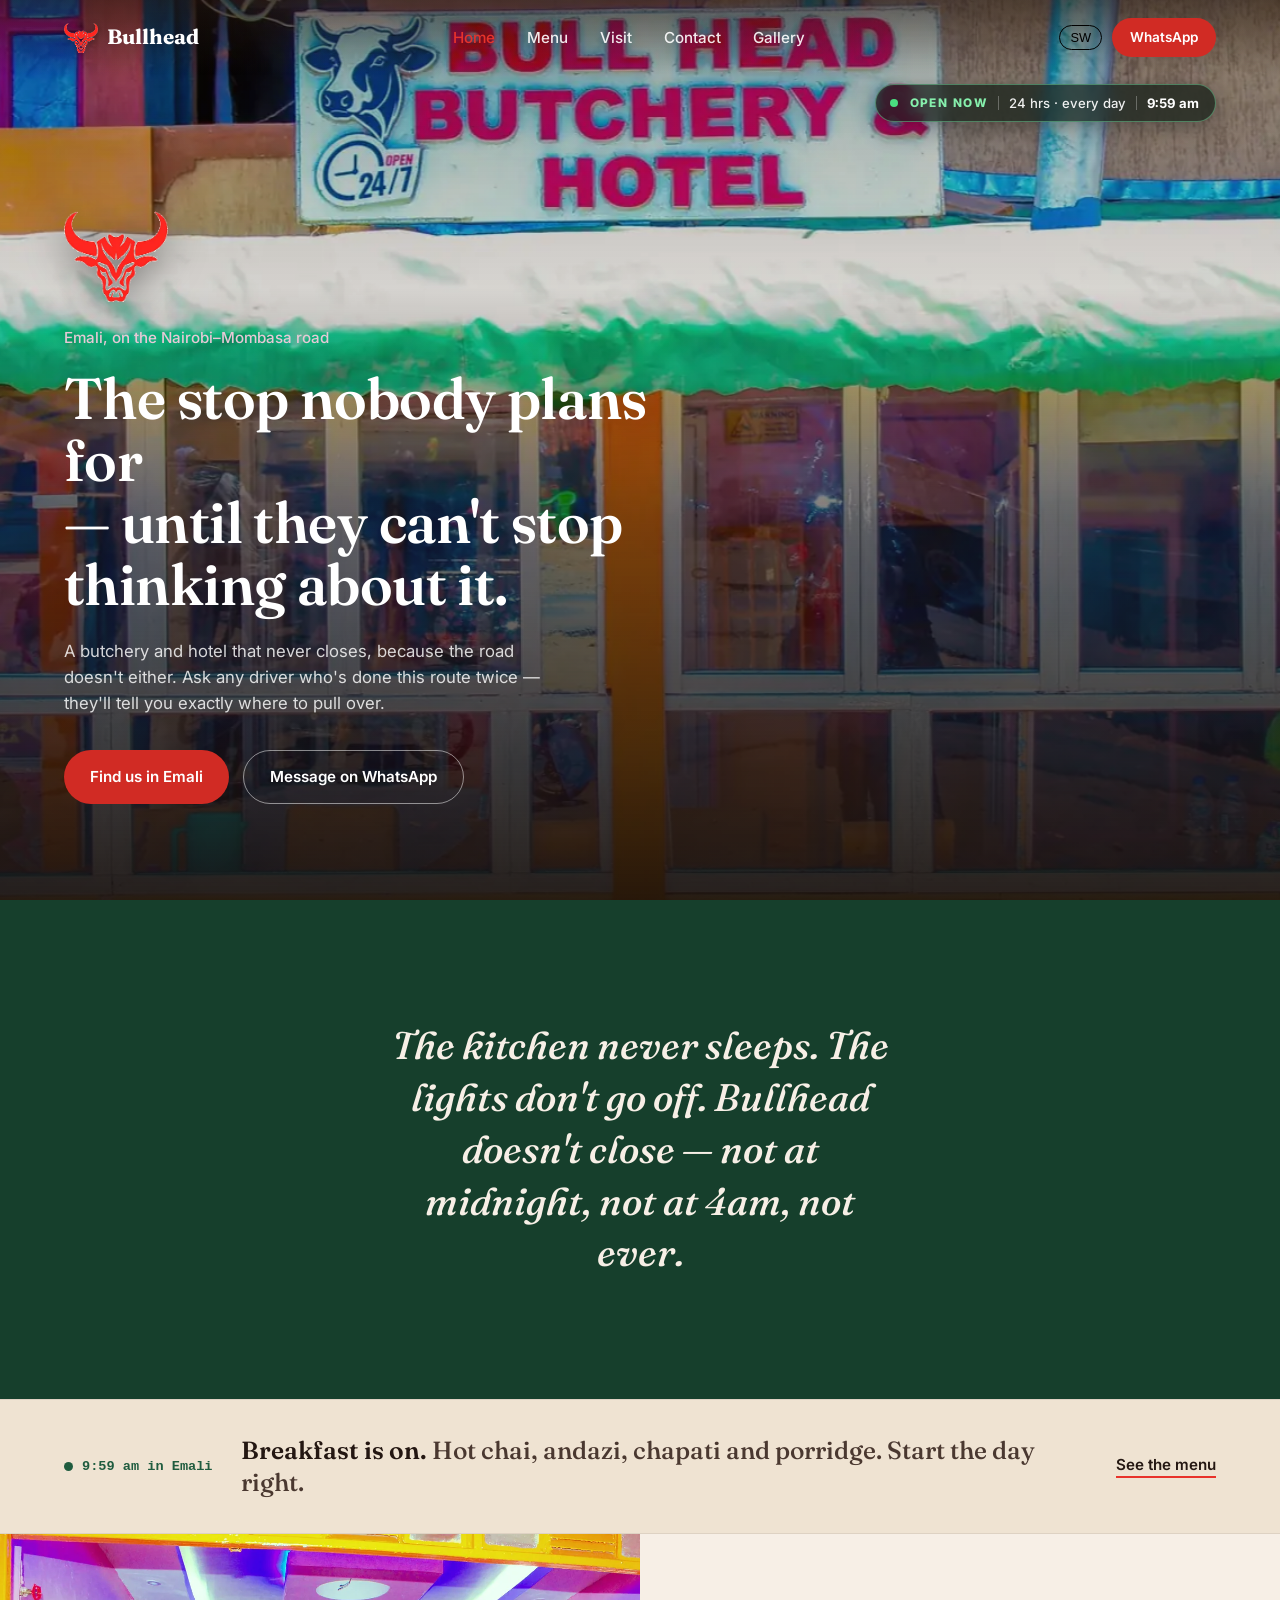
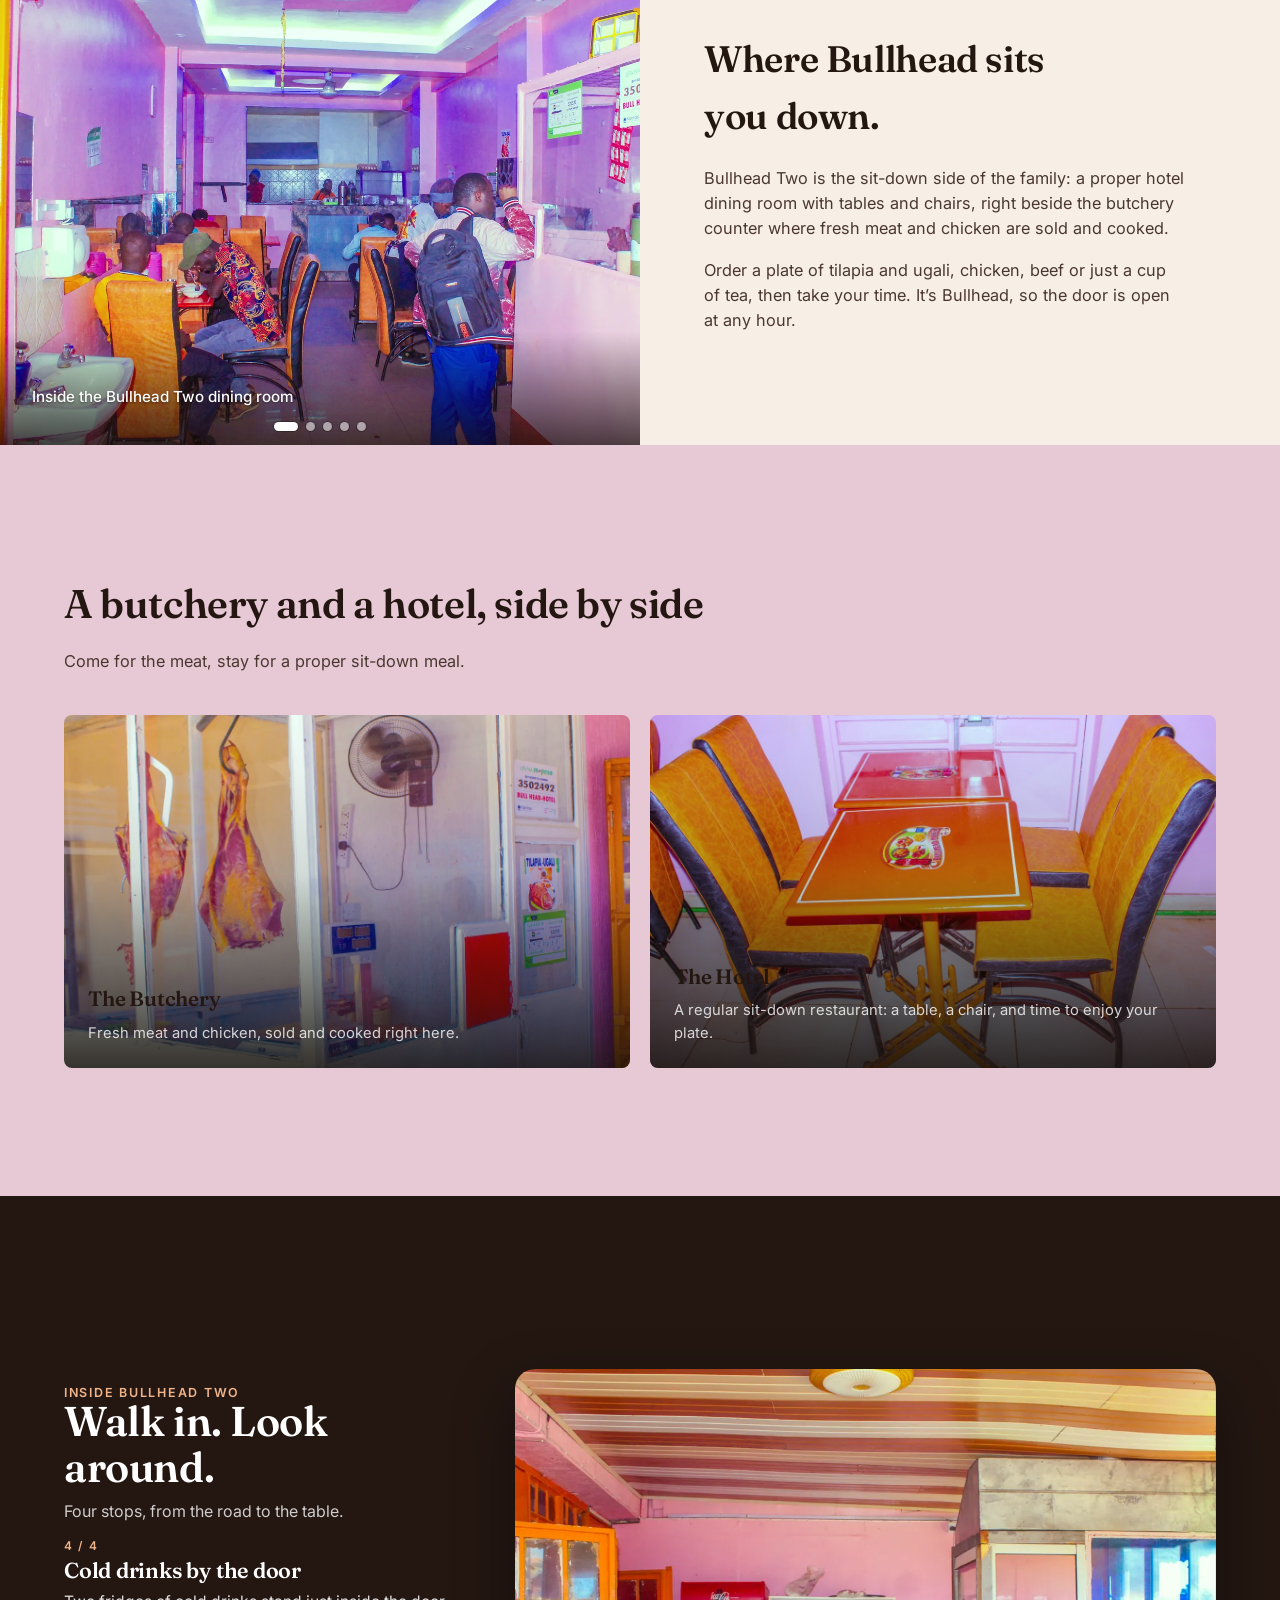
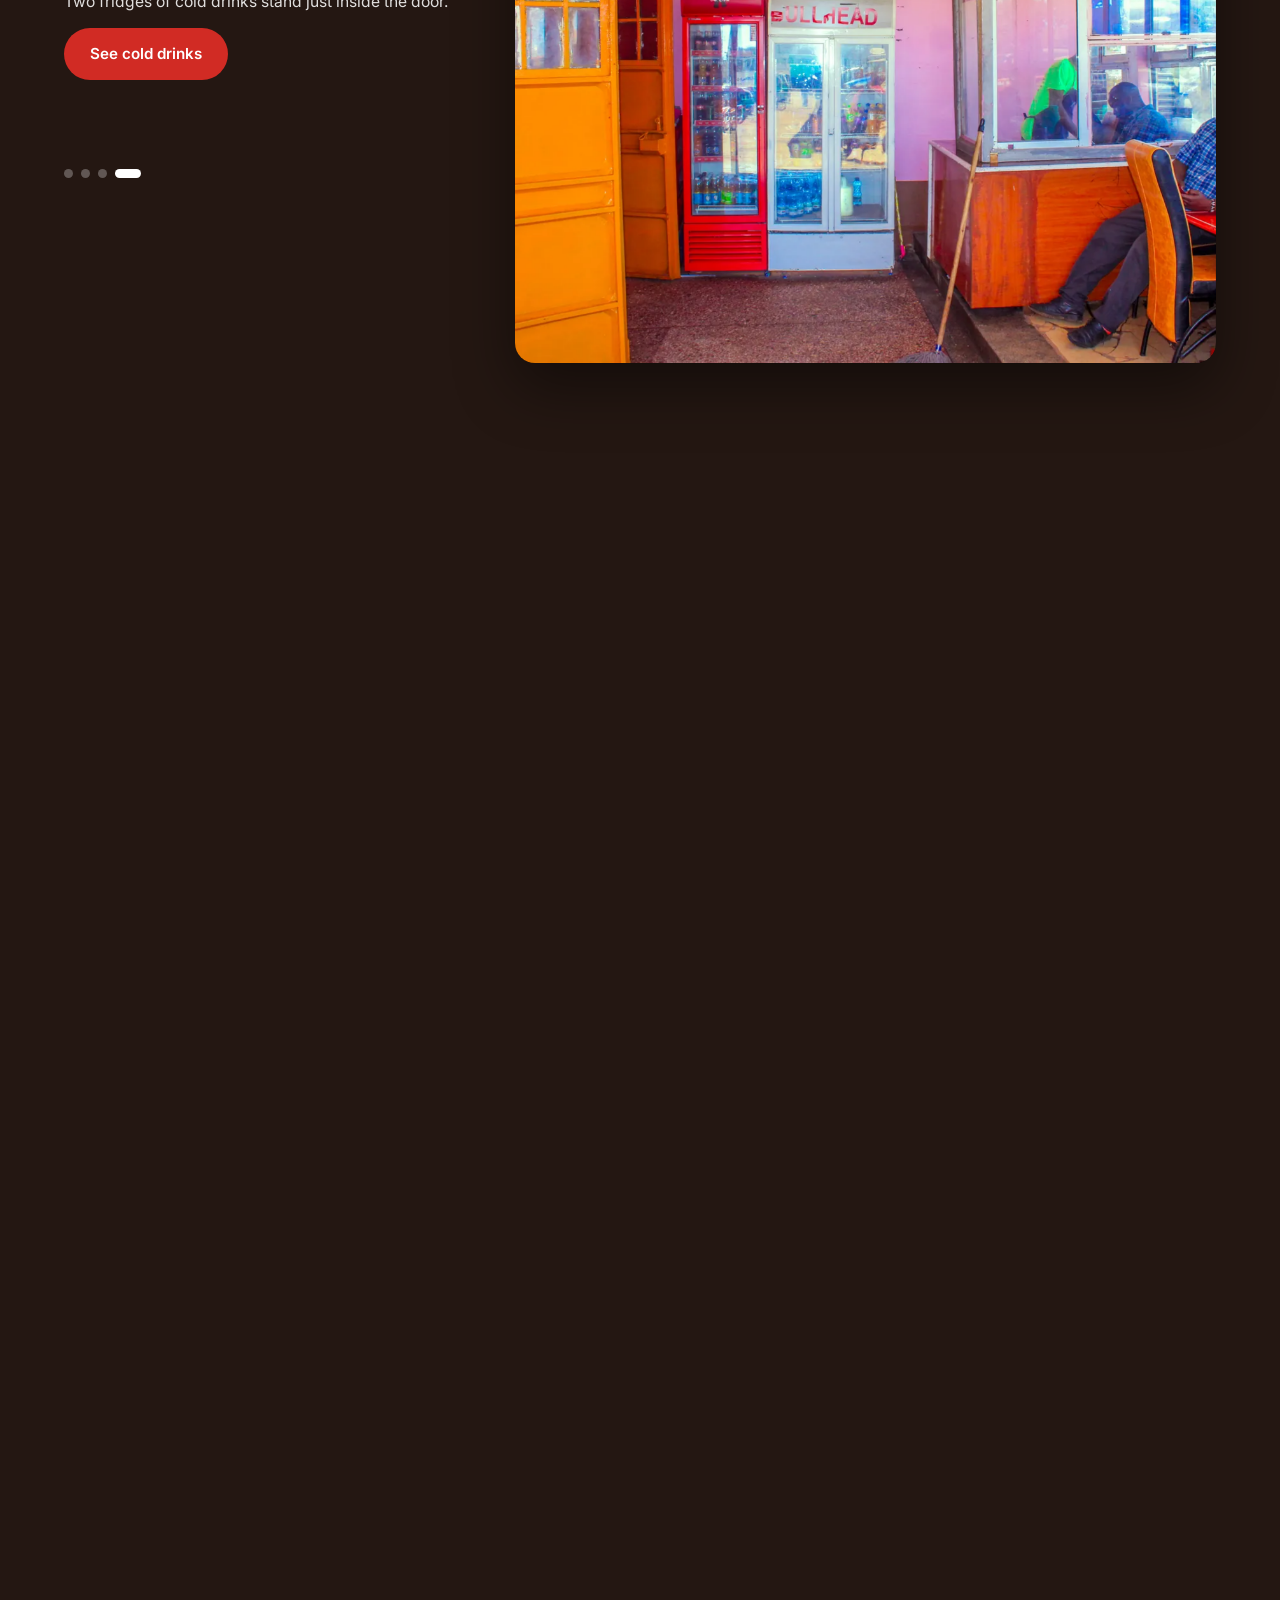
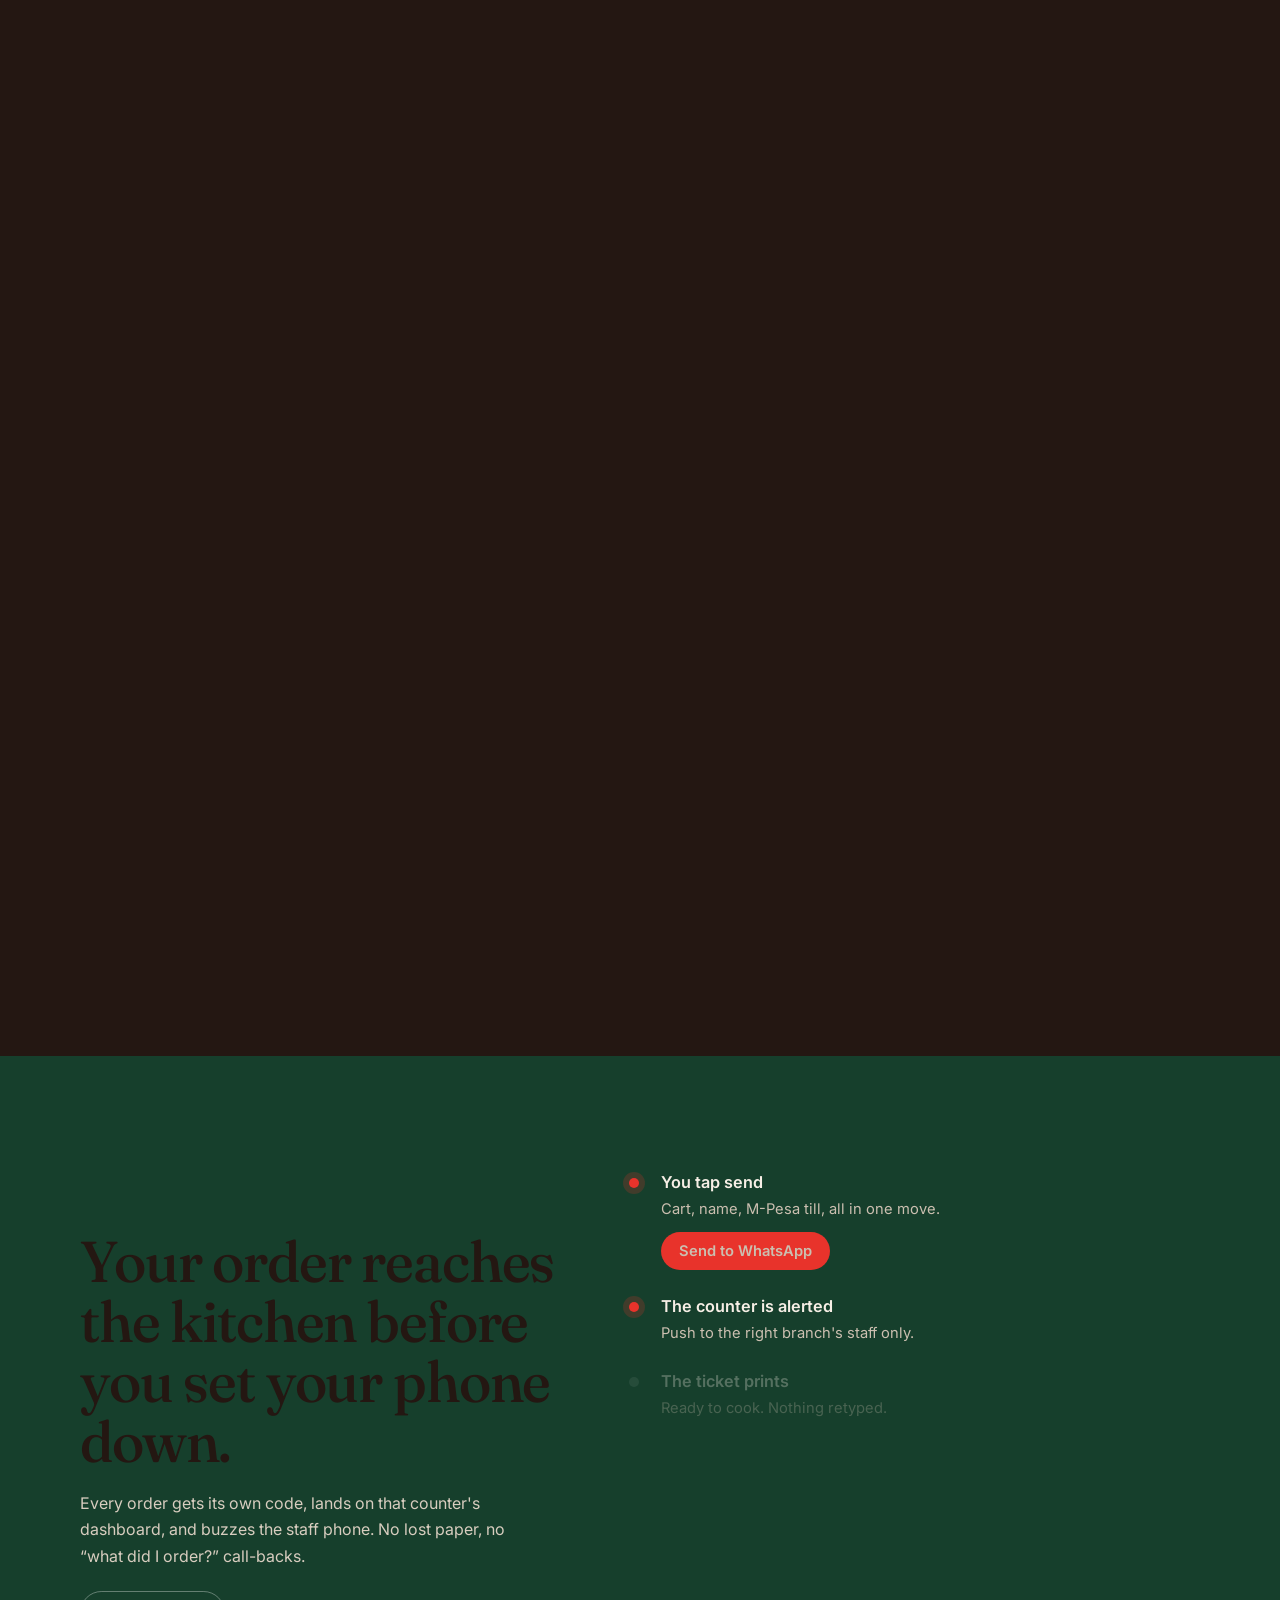
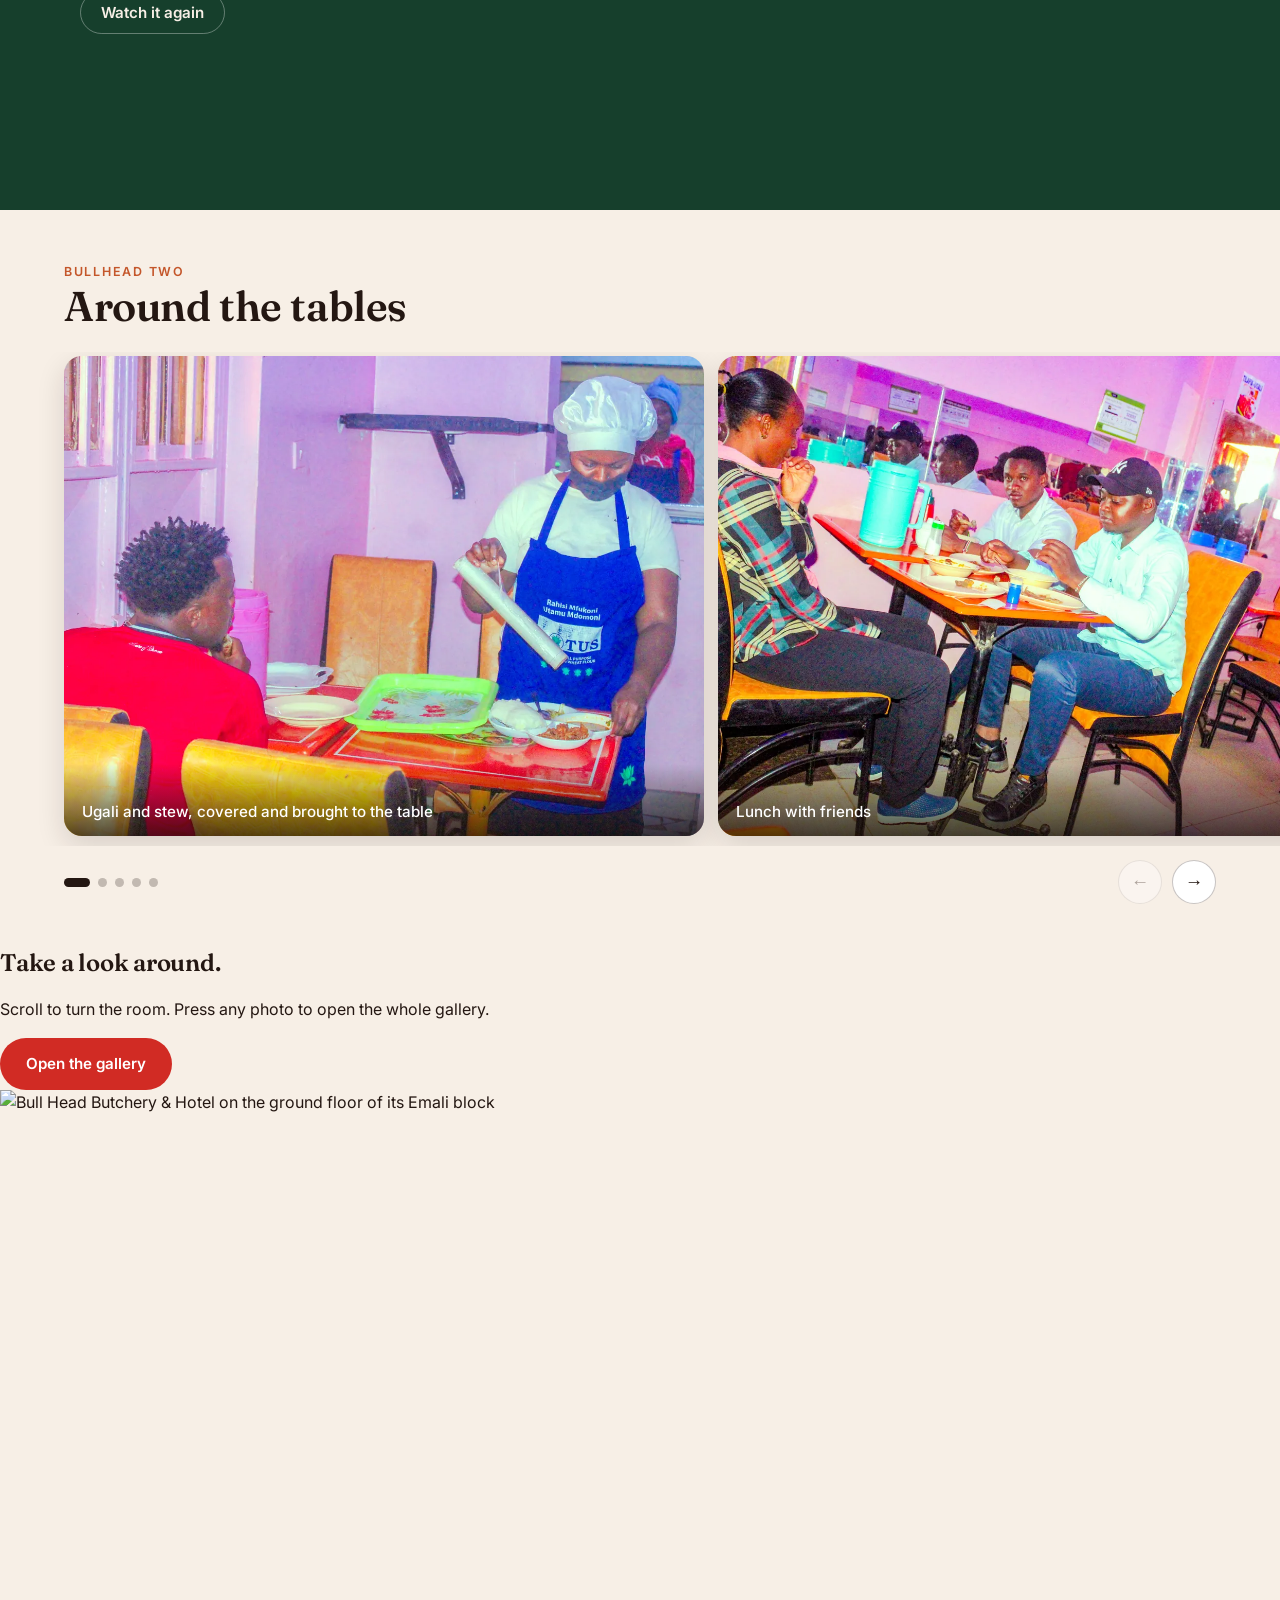
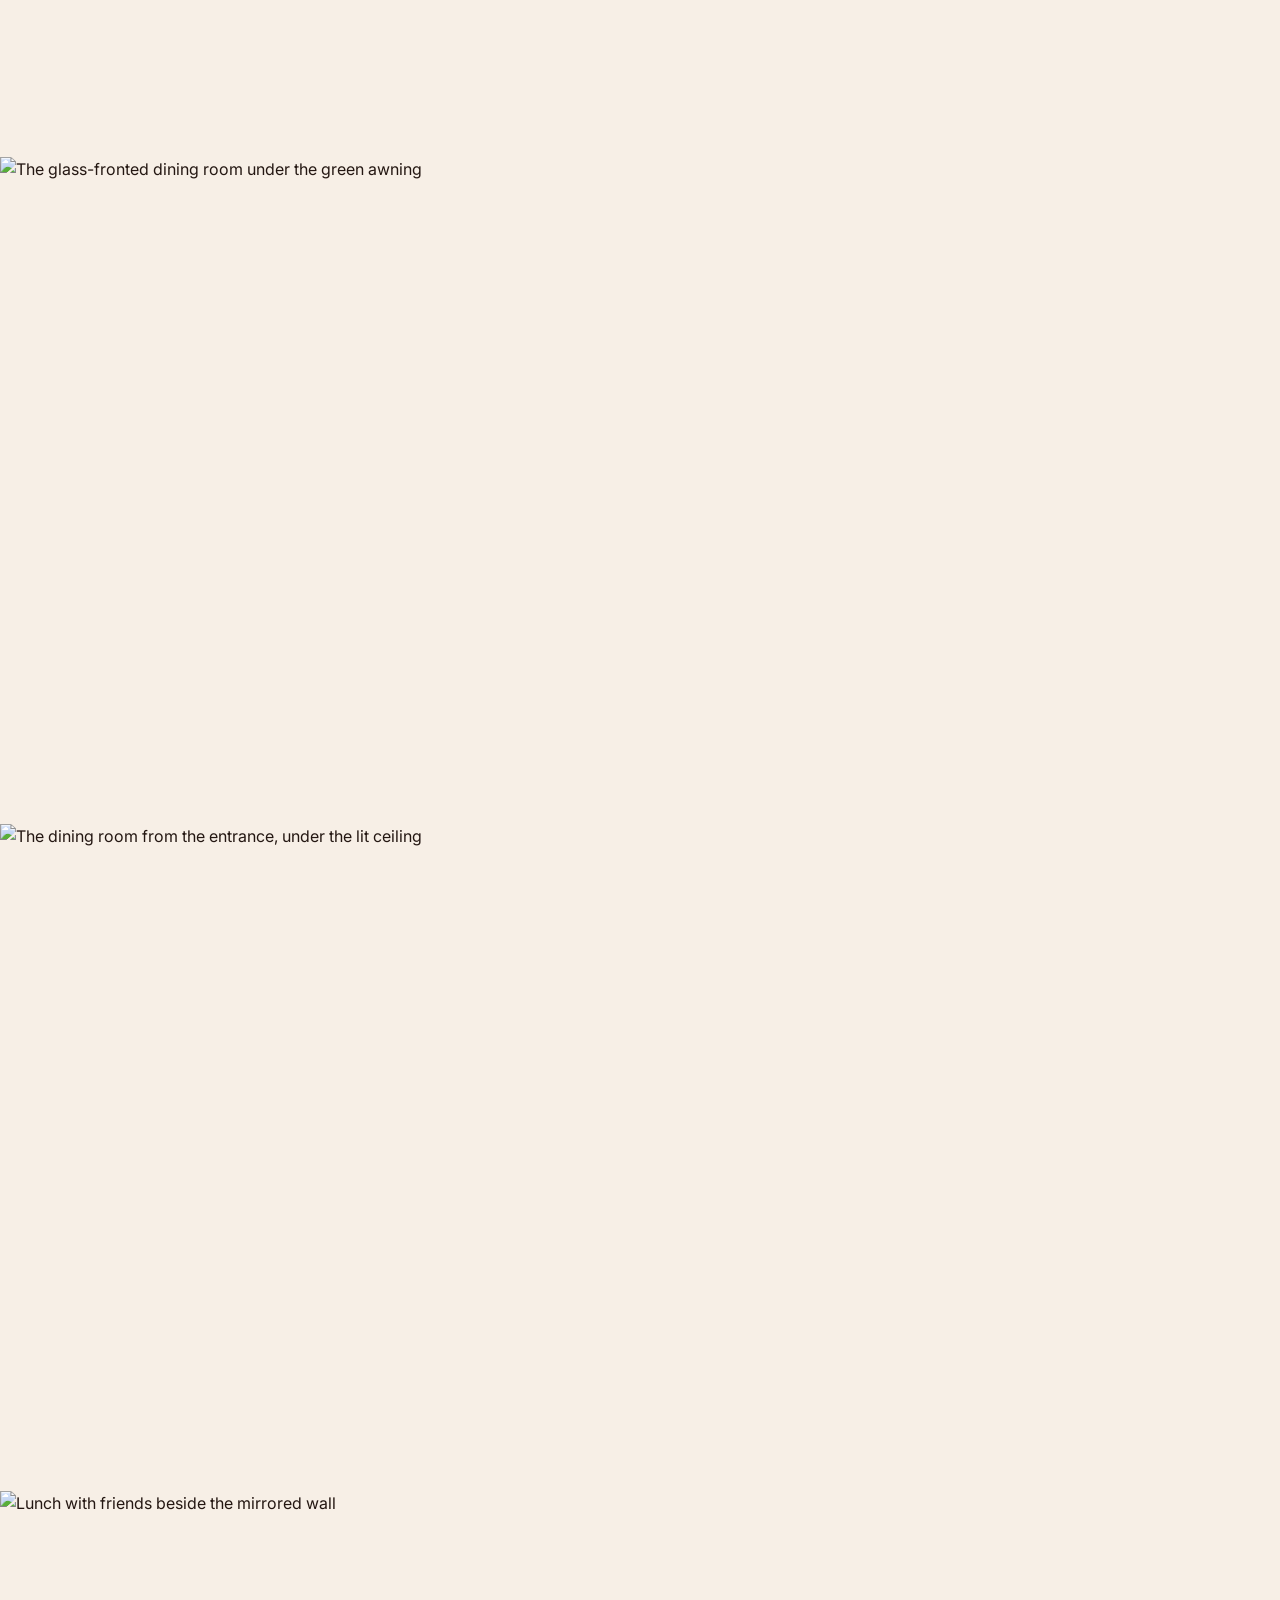
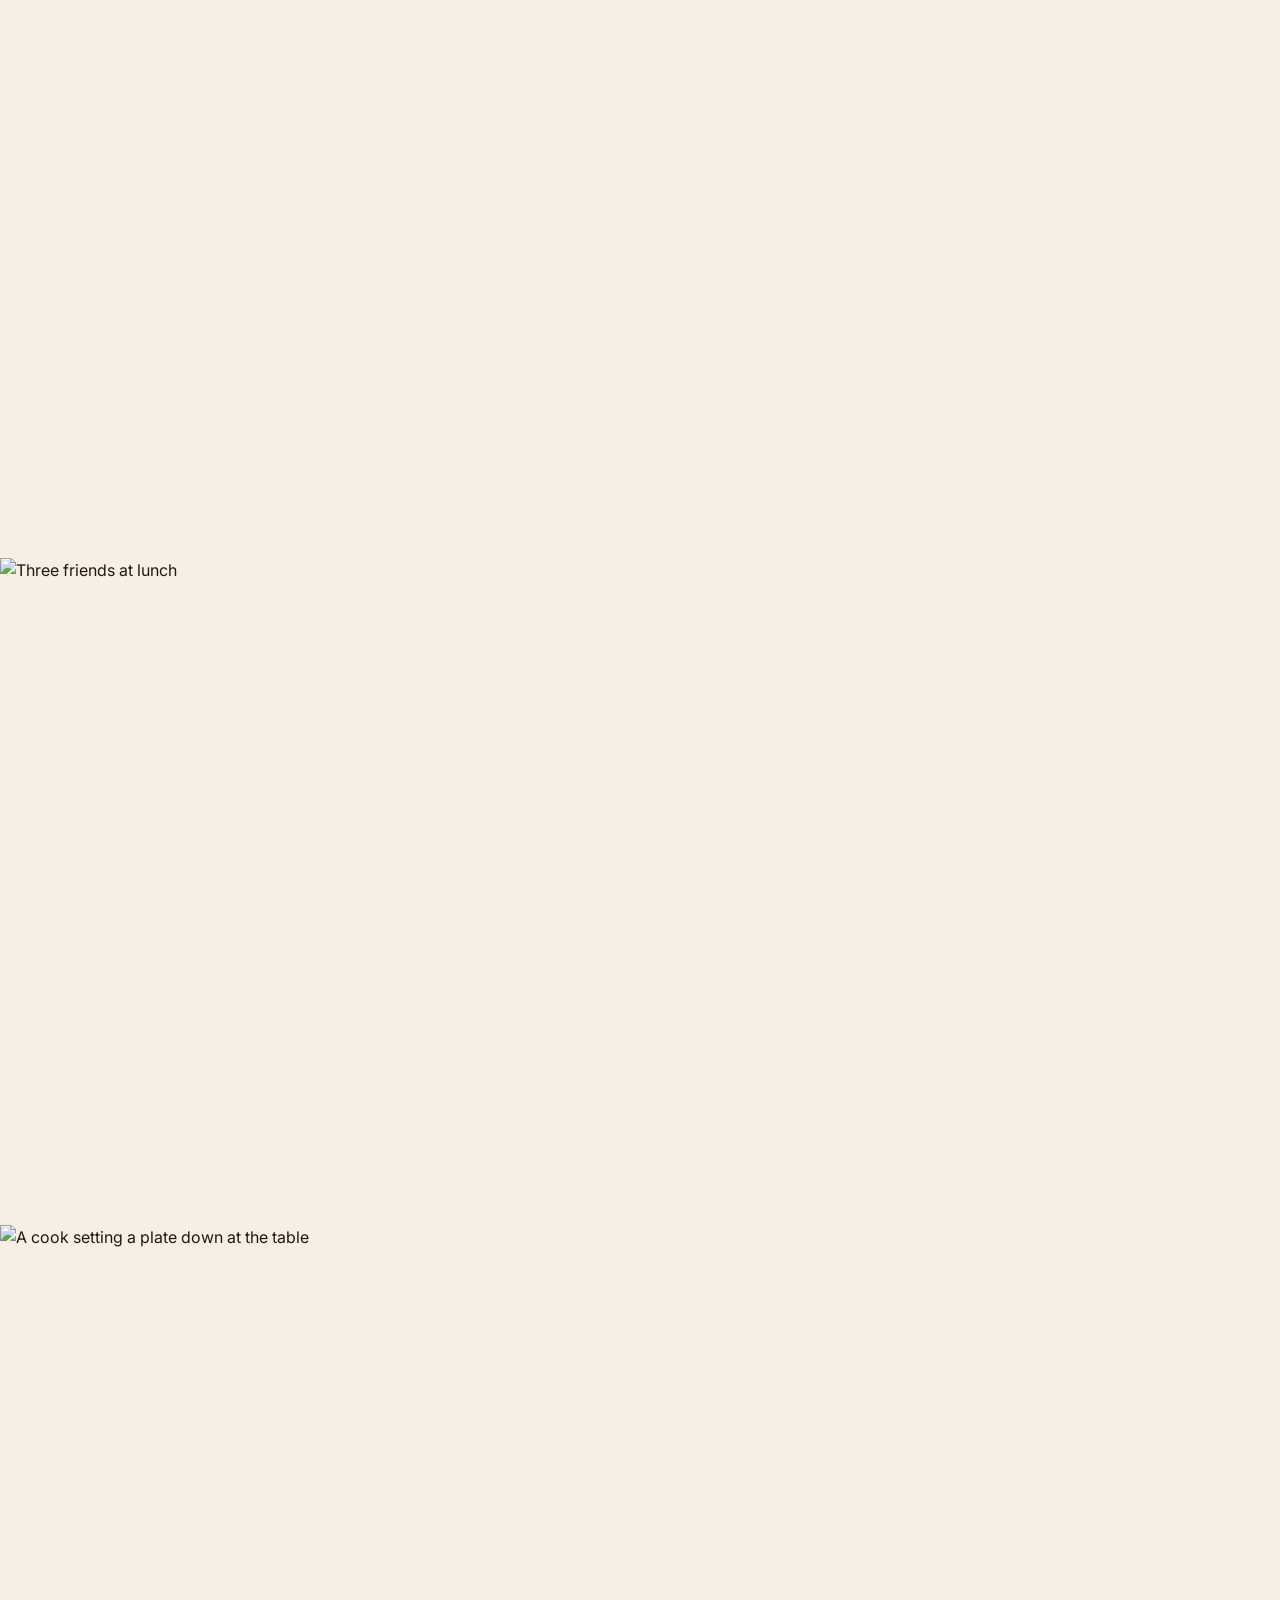
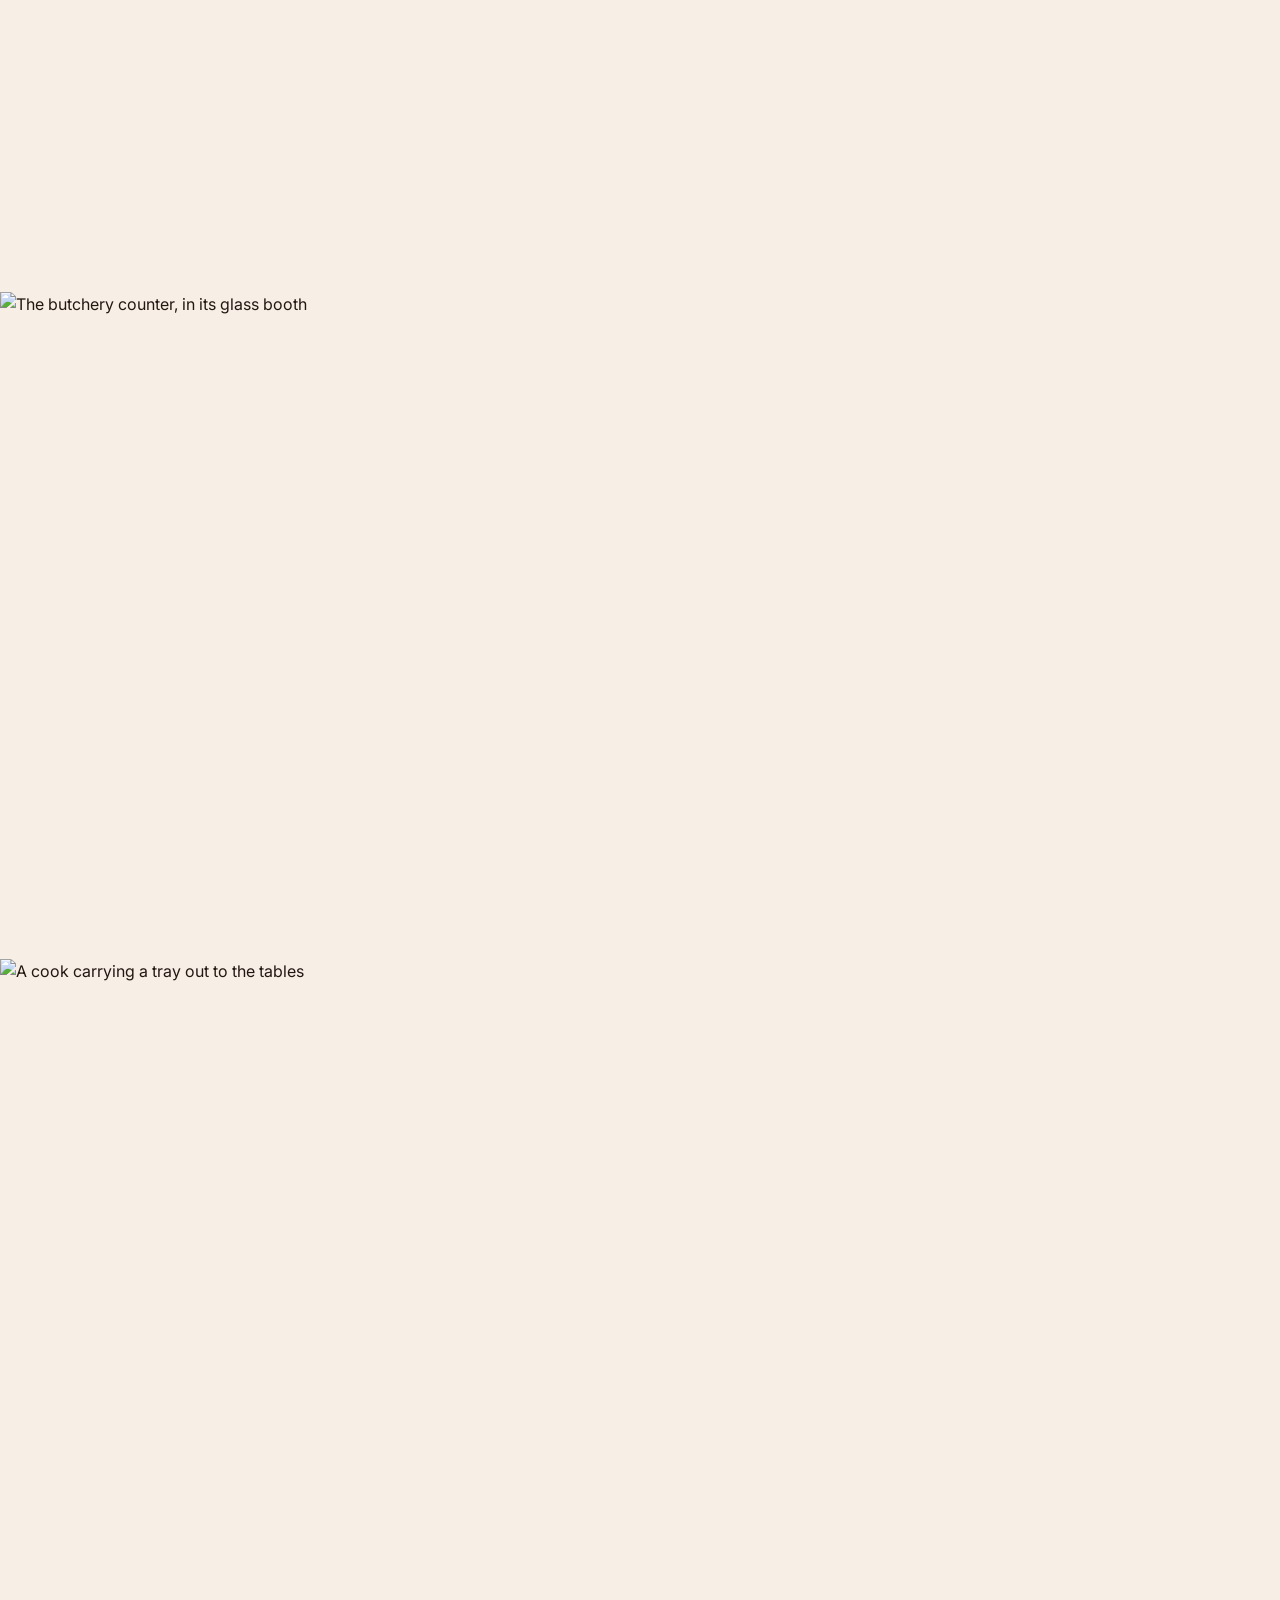
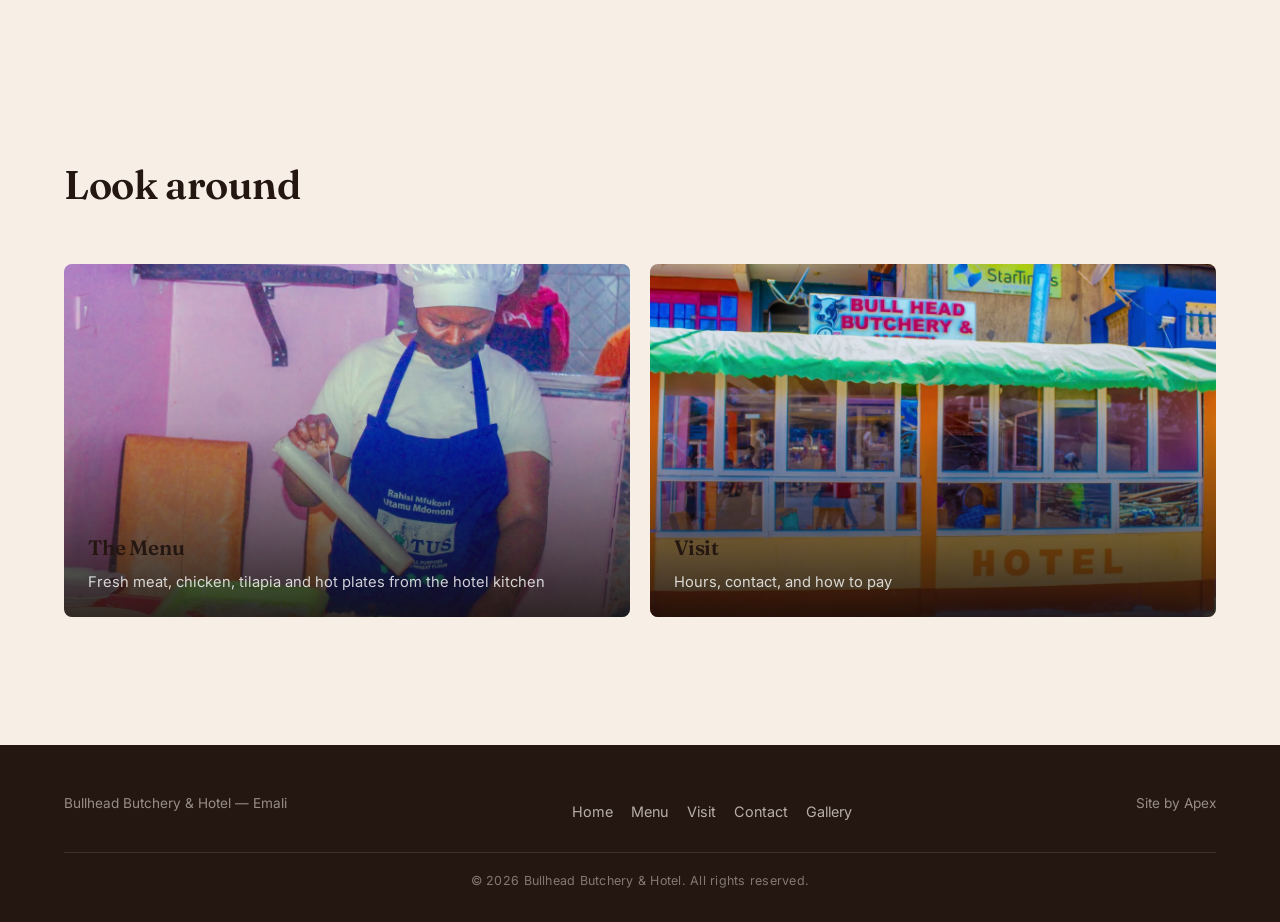
==== bullhead-site/index.html @ d971c6a6 "Apex Studio credit on every page of all three sites, linking to apex-studios-8xq.pages.dev" ====
<!DOCTYPE html>
<html lang="en">
<head>
<meta name="google-site-verification" content="5YoQopzVfsrLFOX8X0Okuod2HBHw4RUZFRkXMXG9IrQ" />
 <meta charset="UTF-8">
<meta name="viewport" content="width=device-width, initial-scale=1.0">
<title>Bullhead — Emali's 24-Hour Butchery & Hotel</title>
<meta name="description" content="The 24-hour butchery and hotel that turns a stop on the Nairobi–Mombasa road into the reason people remember the trip. Bullhead Two, always open, Emali.">
<link rel="icon" type="image/png" href="assets/img/logo-mark.png">
<link rel="apple-touch-icon" href="assets/img/icon-180.png">
<link rel="manifest" href="site.webmanifest">
<meta name="theme-color" content="#241712">
<meta property="og:type" content="website">
<meta property="og:url" content="https://branch2.bullheadhotels.co.ke/">
<link rel="canonical" href="https://branch2.bullheadhotels.co.ke/">
<meta property="og:title" content="Bullhead — Emali's 24-Hour Butchery & Hotel">
<meta property="og:description" content="The 24-hour butchery and hotel that turns a stop on the Nairobi–Mombasa road into the reason people remember the trip. Bullhead Two, always open, Emali.">
<meta property="og:image" content="https://branch2.bullheadhotels.co.ke/assets/img/og-image.jpg">
<meta name="twitter:card" content="summary_large_image">
<meta name="twitter:title" content="Bullhead — Emali's 24-Hour Butchery & Hotel">
<meta name="twitter:description" content="The 24-hour butchery and hotel that turns a stop on the Nairobi–Mombasa road into the reason people remember the trip. Bullhead Two, always open, Emali.">
<meta name="twitter:image" content="https://branch2.bullheadhotels.co.ke/assets/img/og-image.jpg">
<link rel="preconnect" href="https://fonts.googleapis.com">
<link rel="preconnect" href="https://fonts.gstatic.com" crossorigin>
<script>function bhFontsReady(l){l.onload=null;l.media='all';setTimeout(function(){var d=document.fonts;(d&&d.ready?d.ready:Promise.resolve()).then(function(){try{window.ScrollTrigger&&ScrollTrigger.refresh();}catch(e){}window.dispatchEvent(new Event('resize'));});},100);}</script>
<link rel="stylesheet" href="https://fonts.googleapis.com/css2?family=Fraunces:ital,opsz,wght@0,9..144,400;0,9..144,500;0,9..144,600;0,9..144,700;1,9..144,500&family=Inter:wght@400;500;600;700&display=swap" media="print" onload="bhFontsReady(this)">
<noscript><link rel="stylesheet" href="https://fonts.googleapis.com/css2?family=Fraunces:ital,opsz,wght@0,9..144,400;0,9..144,500;0,9..144,600;0,9..144,700;1,9..144,500&family=Inter:wght@400;500;600;700&display=swap"></noscript>
<link rel="preload" as="image" href="assets/img/hero-storefront.webp" fetchpriority="high">
<link rel="stylesheet" href="css/style.css?v=14">
<link rel="stylesheet" href="css/relay.css?v=2">
<link rel="stylesheet" href="css/bh-motion.css?v=1">
<link rel="stylesheet" href="/css/stage.css?v=1">
<link rel="stylesheet" href="/css/depth.css?v=1">
</head>
 <!-- Google tag (gtag.js) -->
<script async src="https://www.googletagmanager.com/gtag/js?id=G-BCYDGWD49X"></script>
<script>
  window.dataLayer = window.dataLayer || [];
  function gtag(){dataLayer.push(arguments);}
  gtag('js', new Date());

  gtag('config', 'G-BCYDGWD49X');
</script>
<body>
<a class="skip-link" href="#top" data-sw="Rukia hadi maudhui makuu">Skip to main content</a>

<div class="progress-rail" aria-hidden="true"><div class="progress-fill" id="progressFill"></div></div>

<header class="site-nav" id="siteNav">
  <a href="/" class="nav-mark"><img src="assets/img/logo-mark.png" alt="" class="nav-logo" width="254" height="223">Bullhead</a>
  <nav class="nav-links">
    <a href="/" class="active" aria-current="page" data-sw="Nyumbani">Home</a>
    <a href="/menu" data-sw="Menyu">Menu</a>
    <a href="/visit" data-sw="Tembelea">Visit</a>
    <a href="/contact" data-sw="Wasiliana">Contact</a>
    <a href="/gallery" data-sw="Picha">Gallery</a>
  </nav>
  <div style="display:flex; align-items:center;">
    <button id="langToggle" type="button" style="margin-right:10px; background:none; border:1px solid currentColor; border-radius:999px; padding:4px 10px; font-size:0.8rem; cursor:pointer;">SW</button>
    <a href="https://wa.me/254720707323" class="nav-cta" target="_blank" rel="noopener">WhatsApp</a>
    <button class="nav-burger" id="navBurger" aria-label="Open menu"><span></span><span></span><span></span></button>
  </div>
</header>

<div class="mobile-menu" id="mobileMenu">
  <a href="/" class="active" data-sw="Nyumbani">Home</a>
  <a href="/menu" data-sw="Menyu">Menu</a>
  <a href="/visit" data-sw="Tembelea">Visit</a>
  <a href="/contact" data-sw="Wasiliana">Contact</a>
<a href="/gallery" data-sw="Picha">Gallery</a>
</div>

<div class="live-update-bar" id="liveUpdateBar" hidden>
  <span class="live-update-dot" aria-hidden="true"></span>
  <span id="liveUpdateText"></span>
</div>


<main id="top">

  <!-- HERO -->
  <section class="hero" id="hero">
    <div class="hero-media" data-hero-slides="/assets/img/reel/r-04.webp,/assets/img/reel/r-08.webp,/assets/img/reel/r-15.webp,/assets/img/reel/r-19.webp,/assets/img/reel/r-18.webp">
      <img src="assets/img/hero-storefront.webp" alt="Bull Head Butchery &amp; Hotel on the main road in Emali, under its green awning and 24/7 signboard" id="heroImg" fetchpriority="high" decoding="async" width="1920" height="864">
      <div class="hero-scrim"></div>
      <div id="splineLayer" class="spline-hero-layer"></div>
    </div>
    <div class="hero-content">
      <img src="assets/img/logo-mark.png" alt="Bullhead" class="hero-logo" width="254" height="223">
      <p class="hero-kicker" data-sw="Emali, kwenye barabara ya Nairobi–Mombasa">Emali, on the Nairobi–Mombasa road</p>
      <h1 class="hero-headline" data-sw="Kituo ambacho hakuna<br>anayekipangia — hadi<br>anaposhindwa kukisahau.">The stop nobody plans for<br>— until they can't stop<br>thinking about it.</h1>
      <p class="hero-sub" data-sw="Bucha na hoteli isiyofunga kamwe, kwa sababu barabara nayo haifungi. Muulize dereva yeyote aliyepita hapa mara mbili — atakuambia hasa pa kusimama.">A butchery and hotel that never closes, because the road doesn't either. Ask any driver who's done this route twice — they'll tell you exactly where to pull over.</p>
      <div class="hero-actions">
        <a href="/visit" class="btn btn-primary" data-sw="Tupate Emali">Find us in Emali</a>
        <a href="https://wa.me/254720707323" class="btn btn-ghost" target="_blank" rel="noopener" data-sw="Tuma Ujumbe WhatsApp">Message on WhatsApp</a>
      </div>
    </div>
    <div class="hero-open-badge">
      <span class="ob-live"><i class="ob-dot"></i></span>
      <span class="ob-main" data-sw="Wazi sasa">Open now</span>
      <span class="ob-sep ob-sep1"></span>
      <span class="ob-sub" data-sw="Masaa 24 · kila siku">24 hrs · every day</span>
      <span class="ob-sep"></span>
      <time class="ob-time" id="obTime" title="Time in Emali"></time>
    </div>
  </section>

  <!-- ALWAYS ON STRIP -->
  <section class="strip" id="strip">
    <p class="strip-line" id="stripLine" data-sw="Jiko halilali. Taa hazizimiki. Bullhead haifungi — si usiku wa manane, si saa kumi alfajiri, kamwe.">The kitchen never sleeps. The lights don't go off. Bullhead doesn't close — not at midnight, not at 4am, not ever.</p>
  </section>

  <!-- RIGHT NOW -->
  <section class="rightnow" id="rightnow" data-branch="two">
    <p class="rn-time">Emali</p>
    <p class="rn-line"></p>
    <a class="rn-cta" href="/menu">See the menu</a>
  </section>

  <!-- CONDENSED STORY -->
  <section class="story">
    <div class="story-media story-slides" role="group" aria-roledescription="carousel" aria-label="Bullhead Two in pictures">
      <figure class="story-slide on"><img src="assets/img/story-dining.webp" alt="Looking through the entrance into the Bullhead Two dining room, with diners at their tables" width="1400" height="1000"><figcaption data-sw="Ndani ya ukumbi wa Bullhead Two">Inside the Bullhead Two dining room</figcaption></figure>
      <figure class="story-slide"><img loading="lazy" src="assets/img/gallery-15-three-at-table.webp" srcset="assets/img/gallery-15-three-at-table-1000.webp 1000w, assets/img/gallery-15-three-at-table.webp 1400w" sizes="(max-width: 800px) 100vw, 1400px" alt="Three friends sharing a meal at a red table" width="1400" height="1166" class="pos-top"><figcaption data-sw="Kula pamoja kwenye meza nyekundu">Sharing a meal at the red tables</figcaption></figure>
      <figure class="story-slide"><img loading="lazy" src="assets/img/gallery-18-takeaway.webp" srcset="assets/img/gallery-18-takeaway-1000.webp 1000w, assets/img/gallery-18-takeaway.webp 1400w" sizes="(max-width: 800px) 100vw, 1400px" alt="A cook pulling cling film over plates of ugali and stew on a green tray" width="1400" height="933"><figcaption data-sw="Kufunika sahani kabla haijapelekwa mezani">Covering a plate before it goes to the table</figcaption></figure>
      <figure class="story-slide"><img loading="lazy" src="assets/img/gallery-07-window-seats.webp" srcset="assets/img/gallery-07-window-seats-1000.webp 1000w, assets/img/gallery-07-window-seats.webp 1400w" sizes="(max-width: 800px) 100vw, 1400px" alt="Guests at window tables beside the kitchen counter" width="1400" height="933"><figcaption data-sw="Viti vyenye mwanga kando ya kaunta ya jikoni">Bright seats beside the kitchen counter</figcaption></figure>
      <figure class="story-slide"><img loading="lazy" src="assets/img/gallery-12-tables.webp" srcset="assets/img/gallery-12-tables-1000.webp 1000w, assets/img/gallery-12-tables.webp 1400w" sizes="(max-width: 800px) 100vw, 1400px" alt="A red table with the Bullhead Hotel emblem, between orange chairs" width="1400" height="933"><figcaption data-sw="Meza nyekundu zenye nembo ya Bullhead Hotel">Red-topped tables with the Bullhead Hotel emblem</figcaption></figure>
    </div>
    <div class="story-copy">
      <h2 data-sw="Mahali ambapo Bullhead inakukalisha.">Where Bullhead sits you down.</h2>
      <p data-sw="Bullhead Two ni upande wa familia ambapo unakaa chini: ukumbi kamili wa hoteli wenye meza na viti, karibu na bucha ambapo nyama mbichi na kuku huuzwa na kupikwa.">Bullhead Two is the sit-down side of the family: a proper hotel dining room with tables and chairs, right beside the butchery counter where fresh meat and chicken are sold and cooked.</p>
      <p data-sw="Agiza sahani ya tilapia na ugali, kuku, nyama ya ng'ombe au kikombe cha chai, kisha chukua muda wako. Ni Bullhead, kwa hivyo mlango uko wazi wakati wowote.">Order a plate of tilapia and ugali, chicken, beef or just a cup of tea, then take your time. It&rsquo;s Bullhead, so the door is open at any hour.</p>
    </div>
  </section>

  <!-- BUTCHERY + HOTEL -->
  <section class="zones">
    <h2 data-sw="Bucha na Hoteli, Pamoja">A butchery and a hotel, side by side</h2>
    <p class="zones-sub" data-sw="Njoo kwa nyama, ukae kwa mlo kamili.">Come for the meat, stay for a proper sit-down meal.</p>
    <div class="zones-grid zones-two">
      <div class="explore-card">
        <img loading="lazy" src="assets/img/zone-butchery.webp" srcset="assets/img/zone-butchery-1000.webp 1000w, assets/img/zone-butchery.webp 1200w" sizes="(max-width: 800px) 100vw, 1200px" alt="The butchery counter at Bullhead Two, with fresh cuts hanging beside the scale" width="1200" height="800">
        <div class="explore-card-scrim"></div>
        <div class="explore-card-label">
          <h3 data-sw="Bucha">The Butchery</h3>
          <p data-sw="Nyama mbichi na kuku, zinauzwa na kupikwa hapa hapa.">Fresh meat and chicken, sold and cooked right here.</p>
        </div>
      </div>
      <div class="explore-card">
        <img loading="lazy" src="assets/img/zone-hotel.webp" srcset="assets/img/zone-hotel-1000.webp 1000w, assets/img/zone-hotel.webp 1200w" sizes="(max-width: 800px) 100vw, 1200px" alt="Orange tables and chairs in the Bullhead Two dining room" width="1200" height="800">
        <div class="explore-card-scrim"></div>
        <div class="explore-card-label">
          <h3 data-sw="Hoteli">The Hotel</h3>
          <p data-sw="Mgahawa wa kawaida wa kukaa: meza, kiti, na muda wa kufurahia mlo wako.">A regular sit-down restaurant: a table, a chair, and time to enjoy your plate.</p>
        </div>
      </div>
    </div>
  </section>

  <!-- WALK IN: one place at a time -->
  <section class="bh-walk" aria-label="Walking through Bullhead Two">
    <div class="bh-walk__runway">
      <div class="bh-walk__stick">
        <div class="bh-walk__head">
          <p class="bh-car__kicker" data-sw="Ndani ya Bullhead Two">Inside Bullhead Two</p>
          <h2 data-sw="Ingia ndani. Tazama kote.">Walk in. Look around.</h2>
          <p data-sw="Vituo vinne, kutoka barabarani hadi mezani.">Four stops, from the road to the table.</p>
        </div>
        <div class="bh-walk__frame" aria-hidden="true"></div>
        <div class="bh-walk__cards">
          <article class="bh-walk__stop">
            <img class="bh-walk__pic" loading="lazy" decoding="async" src="assets/img/gallery-01-frontage.webp" srcset="assets/img/gallery-01-frontage-1000.webp 1000w, assets/img/gallery-01-frontage.webp 1400w" sizes="(max-width: 800px) 100vw, 1400px" alt="The glass-fronted Bull Head Butchery &amp; Hotel under its green awning and 24/7 signboard" width="1400" height="933">
            <p class="bh-walk__no">1 / 4</p>
            <h3 data-sw="Kutoka barabarani">Off the main road</h3>
            <p data-sw="Chumba chenye kioo mbele chini ya kivuli cha kijani, wazi kila saa ya siku.">A glass-fronted room under a green awning, open every hour of the day.</p>
            <a class="btn btn-primary" href="/visit" data-sw="Tupate">Find us</a>
          </article>
          <article class="bh-walk__stop">
            <img class="bh-walk__pic" loading="lazy" decoding="async" src="assets/img/gallery-08-butchery.webp" srcset="assets/img/gallery-08-butchery-1000.webp 1000w, assets/img/gallery-08-butchery.webp 1400w" sizes="(max-width: 800px) 100vw, 1400px" alt="The butchery counter, with fresh cuts hanging beside the scale" width="1400" height="2100" style="object-position:50% 38%">
            <p class="bh-walk__no">2 / 4</p>
            <h3 data-sw="Kaunta ya bucha">The butchery counter</h3>
            <p data-sw="Nyama mbichi inaning'inia kando ya mizani. Nyama kwa kilo.">Fresh cuts hang beside the scale. Meat by the kilo.</p>
            <a class="btn btn-primary" href="/menu#butchery-per-kg" data-sw="Ona nyama kwa kilo">See meat by the kilo</a>
          </article>
          <article class="bh-walk__stop">
            <img class="bh-walk__pic" loading="lazy" decoding="async" src="assets/img/gallery-04-entrance.webp" srcset="assets/img/gallery-04-entrance-1000.webp 1000w, assets/img/gallery-04-entrance.webp 1400w" sizes="(max-width: 800px) 100vw, 1400px" alt="Looking in from the entrance: a lit ceiling, a wash basin and diners at their tables" width="1400" height="933">
            <p class="bh-walk__no">3 / 4</p>
            <h3 data-sw="Chumba cha kulia">The dining room</h3>
            <p data-sw="Viti vya rangi ya machungwa, meza nyekundu, na chakula moto kinaletwa mezani.">Orange chairs, red tables, and hot plates brought to you.</p>
            <a class="btn btn-primary" href="/menu#main-dishes" data-sw="Ona vyakula vikuu">See main dishes</a>
          </article>
          <article class="bh-walk__stop">
            <img class="bh-walk__pic" loading="lazy" decoding="async" src="assets/img/gallery-10-drinks-fridge.webp" srcset="assets/img/gallery-10-drinks-fridge-1000.webp 1000w, assets/img/gallery-10-drinks-fridge.webp 1400w" sizes="(max-width: 800px) 100vw, 1400px" alt="The BULLHEAD drinks fridge and a soda fridge just inside the door" width="1400" height="933">
            <p class="bh-walk__no">4 / 4</p>
            <h3 data-sw="Vinywaji baridi mlangoni">Cold drinks by the door</h3>
            <p data-sw="Friji mbili za vinywaji baridi ziko mara tu unapoingia.">Two fridges of cold drinks stand just inside the door.</p>
            <a class="btn btn-primary" href="/menu#cold-beverages" data-sw="Ona vinywaji baridi">See cold drinks</a>
          </article>
        </div>
        <ol class="bh-walk__dots" aria-hidden="true"><li></li><li></li><li></li><li></li></ol>
      </div>
    </div>
  </section>

  <!-- THE RELAY -->
  <section class="relay" id="relay" data-branch="two" aria-label="How an order reaches the counter">
    <div class="relay-in">
      <div>
        <h2 data-sw="Agizo lako linamfikia mpishi kabla hujaweka simu chini.">Your order reaches the kitchen before you set your phone down.</h2>
        <p data-sw="Kila agizo hupata nambari yake, linaingia kwenye dashibodi ya kaunta, na simu ya wafanyakazi inalia. Hakuna karatasi iliyopotea, hakuna simu ya &quot;nilisema nini?&quot;.">Every order gets its own code, lands on that counter's dashboard, and buzzes the staff phone. No lost paper, no &ldquo;what did I order?&rdquo; call-backs.</p>
        <button class="relay-replay" type="button" data-sw="Cheza tena">Watch it again</button>
      </div>
      <div class="stage">
        <div class="rail"><i></i></div>
        <div class="beat"><b>You tap send</b><span>Cart, name, M-Pesa till, all in one move.</span><br><span class="phone-btn">Send to WhatsApp</span></div>
        <div class="beat"><b>The counter is alerted</b><span>Push to the right branch's staff only.</span></div>
        <div class="beat"><b>The ticket prints</b><span>Ready to cook. Nothing retyped.</span></div>
        <div class="ticket" role="img" aria-label="Example of a kitchen ticket">
          <div class="hd"><span data-branch-name>Bullhead Two</span><span class="clk">0:00</span></div>
          <span class="ln w">ORDER BH-7K2Q &middot; PICKUP</span><hr>
          <span class="ln w">1  Nyama choma &frac12; kg</span>
          <span class="ln w">2  Ugali</span>
          <span class="ln w">1  Kachumbari</span>
          <span class="ln w">2  Chai</span><hr>
          <span class="ln w">NOTE  no chili, extra ugali</span>
          <span class="ln w">PAID  M-Pesa till &#10003;</span>
        </div>
      </div>
    </div>
  </section>

  <!-- LOOK AROUND -->
  <!-- AROUND THE TABLES -->
  <section class="bh-car" aria-roledescription="carousel" aria-label="Around Bullhead Two">
    <div class="bh-car__head">
      <p class="bh-car__kicker" data-sw="Bullhead Two">Bullhead Two</p>
      <h2 class="bh-car__title" data-sw="Maisha ya kila siku">Around the tables</h2>
    </div>
    <div class="bh-car__track" tabindex="0" role="group" aria-label="Photos, swipe or use the arrow keys">
      <figure class="bh-car__slide"><img src="assets/img/gallery-05-service.webp" alt="A cook covering a plate of ugali and stew at a table" width="1400" height="933"><figcaption data-sw="Ugali na mchuzi, vimefunikwa na kuletwa mezani">Ugali and stew, covered and brought to the table</figcaption></figure>
      <figure class="bh-car__slide"><img loading="lazy" decoding="async" src="assets/img/gallery-06-guests.webp" srcset="assets/img/gallery-06-guests-1000.webp 1000w, assets/img/gallery-06-guests.webp 1400w" sizes="(max-width: 800px) 100vw, 1400px" alt="Three friends sharing a meal beside the mirrored wall" width="1400" height="933"><figcaption data-sw="Chakula cha mchana na marafiki">Lunch with friends</figcaption></figure>
      <figure class="bh-car__slide"><img loading="lazy" decoding="async" src="assets/img/gallery-07-window-seats.webp" srcset="assets/img/gallery-07-window-seats-1000.webp 1000w, assets/img/gallery-07-window-seats.webp 1400w" sizes="(max-width: 800px) 100vw, 1400px" alt="Guests at window tables beside the kitchen counter" width="1400" height="933"><figcaption data-sw="Viti vya dirishani kando ya barabara kuu">Window seats on the main road</figcaption></figure>
      <figure class="bh-car__slide"><img loading="lazy" decoding="async" src="assets/img/gallery-11-dining.webp" srcset="assets/img/gallery-11-dining-1000.webp 1000w, assets/img/gallery-11-dining.webp 1400w" sizes="(max-width: 800px) 100vw, 1400px" alt="Orange chairs and red tables in the Bullhead Two dining room" width="1400" height="933"><figcaption data-sw="Viti vya machungwa, meza nyekundu">Orange chairs, red tables</figcaption></figure>
      <figure class="bh-car__slide"><img loading="lazy" decoding="async" src="assets/img/gallery-16-jugs-mirrors.webp" srcset="assets/img/gallery-16-jugs-mirrors-1000.webp 1000w, assets/img/gallery-16-jugs-mirrors.webp 1400w" sizes="(max-width: 800px) 100vw, 1400px" alt="A table with water jugs in front of the mirrored wall" width="1400" height="933"><figcaption data-sw="Maji kwenye kila meza">Water on every table</figcaption></figure>
    </div>
    <div class="bh-car__ui">
      <div class="bh-car__dots"></div>
      <div class="bh-car__arrows"><button type="button" data-prev aria-label="Previous photo">&#8592;</button><button type="button" data-next aria-label="Next photo">&#8594;</button></div>
    </div>
  </section>

  <!-- THE RING -->
  <section class="ring" aria-label="Bullhead Two in pictures">
    <div class="ring-pin">
      <div class="ring-copy">
        <h2 data-sw="Angalia kote.">Take a look around.</h2>
        <p data-sw="Sogeza chini kuzungusha chumba. Bonyeza picha yoyote kufungua matunzio yote.">Scroll to turn the room. Press any photo to open the whole gallery.</p>
        <a class="btn btn-primary" href="/gallery" data-sw="Fungua matunzio">Open the gallery</a>
      </div>
      <div class="ring-stage"><div class="ring-spin">
        <a class="ring-pic" href="/gallery" style="--i:0" aria-label="Open the gallery: Bull Head Butchery & Hotel on the ground floor of its Emali block"><img loading="lazy" decoding="async" src="/assets/img/reel/r-01-s.webp" alt="Bull Head Butchery & Hotel on the ground floor of its Emali block" width="1000" height="667"></a>
        <a class="ring-pic" href="/gallery" style="--i:1" aria-label="Open the gallery: The glass-fronted dining room under the green awning"><img loading="lazy" decoding="async" src="/assets/img/reel/r-04-s.webp" alt="The glass-fronted dining room under the green awning" width="1000" height="667"></a>
        <a class="ring-pic" href="/gallery" style="--i:2" aria-label="Open the gallery: The dining room from the entrance, under the lit ceiling"><img loading="lazy" decoding="async" src="/assets/img/reel/r-08-s.webp" alt="The dining room from the entrance, under the lit ceiling" width="1000" height="667"></a>
        <a class="ring-pic" href="/gallery" style="--i:3" aria-label="Open the gallery: Lunch with friends beside the mirrored wall"><img loading="lazy" decoding="async" src="/assets/img/reel/r-15-s.webp" alt="Lunch with friends beside the mirrored wall" width="1000" height="667"></a>
        <a class="ring-pic" href="/gallery" style="--i:4" aria-label="Open the gallery: Three friends at lunch"><img loading="lazy" decoding="async" src="/assets/img/reel/r-14-s.webp" alt="Three friends at lunch" width="1000" height="667"></a>
        <a class="ring-pic" href="/gallery" style="--i:5" aria-label="Open the gallery: A cook setting a plate down at the table"><img loading="lazy" decoding="async" src="/assets/img/reel/r-18-s.webp" alt="A cook setting a plate down at the table" width="1000" height="667"></a>
        <a class="ring-pic" href="/gallery" style="--i:6" aria-label="Open the gallery: The butchery counter, in its glass booth"><img loading="lazy" decoding="async" src="/assets/img/reel/r-22-s.webp" alt="The butchery counter, in its glass booth" width="1000" height="667"></a>
        <a class="ring-pic" href="/gallery" style="--i:7" aria-label="Open the gallery: A cook carrying a tray out to the tables"><img loading="lazy" decoding="async" src="/assets/img/reel/r-20-s.webp" alt="A cook carrying a tray out to the tables" width="1000" height="667"></a>
      </div></div>
    </div>
  </section>

  <section class="explore">
    <h2 data-sw="Angalia Karibu">Look around</h2>
    <div class="explore-grid">
      <a href="/menu" class="explore-card">
        <img loading="lazy" src="assets/img/explore-menu.webp" srcset="assets/img/explore-menu-1000.webp 1000w, assets/img/explore-menu.webp 1200w" sizes="(max-width: 800px) 100vw, 1200px" alt="A cook in a chef&rsquo;s cap serving a plate at a table in the Bullhead Two dining room" width="1200" height="960">
        <div class="explore-card-scrim"></div>
        <div class="explore-card-label">
          <h3 data-sw="Menyu">The Menu</h3>
          <p data-sw="Nyama mbichi, kuku, tilapia na sahani moto kutoka jikoni la hoteli">Fresh meat, chicken, tilapia and hot plates from the hotel kitchen</p>
        </div>
      </a>
      <a href="/visit" class="explore-card">
        <img loading="lazy" src="assets/img/explore-visit.webp" srcset="assets/img/explore-visit-1000.webp 1000w, assets/img/explore-visit.webp 1200w" sizes="(max-width: 800px) 100vw, 1200px" alt="The Bull Head Butchery &amp; Hotel storefront in Emali" width="1200" height="900">
        <div class="explore-card-scrim"></div>
        <div class="explore-card-label">
          <h3 data-sw="Tembelea">Visit</h3>
          <p data-sw="Masaa, mawasiliano, na jinsi ya kulipa">Hours, contact, and how to pay</p>
        </div>
      </a>
    </div>
  </section>

  <!-- FOOTER -->
  <footer class="visit" style="padding-top:48px;">
    <div class="visit-footer" style="border-top:none; padding-top:0;">
      <span>Bullhead Butchery &amp; Hotel — Emali</span>
      <div class="footer-links">
        <a href="/">Home</a>
        <a href="/menu">Menu</a>
        <a href="/visit">Visit</a>
        <a href="/contact">Contact</a>
       <a href="/gallery">Gallery</a>
      </div>
      <a href="https://apex-studios-8xq.pages.dev/" target="_blank" rel="noopener">Site by Apex</a>
    </div>
    <p class="footer-legal">&copy; <span class="js-year">2026</span> <span data-sw="Bullhead Butchery &amp; Hotel. Haki zote zimehifadhiwa.">Bullhead Butchery &amp; Hotel. All rights reserved.</span></p>
  </footer>
  <button id="installBtn" class="install-btn" hidden>
    <svg width="18" height="18" viewBox="0 0 24 24" fill="none" stroke="currentColor" stroke-width="2" stroke-linecap="round" stroke-linejoin="round"><path d="M12 3v12"/><path d="M7 10l5 5 5-5"/><path d="M5 21h14"/></svg>
    Add Bullhead to your home screen
  </button>

</main>

<script src="https://cdn.jsdelivr.net/npm/gsap@3.12.5/dist/gsap.min.js"></script>
<script src="https://cdn.jsdelivr.net/npm/gsap@3.12.5/dist/ScrollTrigger.min.js"></script>
<script src="https://cdn.jsdelivr.net/npm/@studio-freight/lenis@1.0.42/dist/lenis.min.js"></script>
<script src="js/cart.js"></script>
<script src="js/main.js?v=13"></script>
<script src="js/relay.js?v=2"></script>
<script src="js/rightnow.js?v=1"></script>
<script src="js/story-slides.js?v=1"></script>
<script src="js/bh-motion.js?v=1"></script>
<script>
(function () {
  var INSTALLED_KEY = 'bullheadInstalled';

  var deferredPrompt = null;
  var btn = document.getElementById('installBtn');
  if (!btn) return;

  function isStandalone() {
    return window.matchMedia('(display-mode: standalone)').matches || window.navigator.standalone === true;
  }
  function markInstalled() {
    try { localStorage.setItem(INSTALLED_KEY, '1'); } catch (e) {}
  }
  function alreadyInstalled() {
    try { return localStorage.getItem(INSTALLED_KEY) === '1' || isStandalone(); } catch (e) { return isStandalone(); }
  }

  if (isStandalone()) {
    markInstalled(); // caught here even if 'appinstalled' never fired (e.g. manual Add to Home Screen)
    btn.hidden = true;
    return; // running as the installed app itself — nothing to prompt, no listeners needed
  }

  window.addEventListener('beforeinstallprompt', function (e) {
    e.preventDefault();
    if (alreadyInstalled()) return;
    deferredPrompt = e;
    btn.hidden = false;
  });

  btn.addEventListener('click', function () {
    if (!deferredPrompt) return;
    btn.hidden = true;
    deferredPrompt.prompt();
    deferredPrompt.userChoice
      .then(function (choice) {
      })
      .catch(function (err) {
        console.error('[install] prompt() failed', err);
      })
      .finally(function () {
        deferredPrompt = null;
      });
  });

  window.addEventListener('appinstalled', function () {
    btn.hidden = true;
    deferredPrompt = null;
    markInstalled();
  });
})();
</script>
<script>
(function () {
  var STORAGE_KEY = 'bullheadLang';
  var els = document.querySelectorAll('[data-sw]');
  els.forEach(function (el) { el.dataset.en = el.innerHTML; });
  var toggle = document.getElementById('langToggle');
  var stripLine = document.getElementById('stripLine');

  // Plain-text (tag-stripped) version of a data-en/data-sw value, used to
  // rebuild stripLine's word-by-word <span> markup so the scroll reveal
  // (main.js) keeps working after a language switch.
  function textOf(html) {
    var t = document.createElement('div');
    t.innerHTML = html;
    return t.textContent.trim();
  }

  function apply(lang) {
    els.forEach(function (el) {
      var target = lang === 'sw' ? el.dataset.sw : el.dataset.en;

      if (el === stripLine) {
        var wrapped = textOf(target).split(' ').map(function (w) {
          return '<span class="word">' + w + '</span>';
        }).join(' ');
        // Same language already rendered — skip the rewrite entirely so we
        // don't silently swap out the exact spans GSAP's reveal is
        // animating (or already animated) for freshly-parsed duplicates.
        if (el.innerHTML === wrapped) return;
        el.innerHTML = wrapped;
        // If the reveal already ran (or never needed to, e.g. reduced
        // motion), the new spans should appear at full opacity right away
        // instead of falling back to their dim, unrevealed default —
        // otherwise switching language would re-hide already-shown text.
        if (stripLine.dataset.revealed === '1') {
          stripLine.classList.add('in-view');
          stripLine.querySelectorAll('.word').forEach(function (w) { w.style.opacity = 1; });
        }
        return;
      }

      if (el.innerHTML === target) return; // nothing changed, avoid pointless DOM churn
      el.innerHTML = target;
    });
    if (toggle) toggle.textContent = lang === 'sw' ? 'EN' : 'SW';
  }

  var saved = localStorage.getItem(STORAGE_KEY) || 'en';
  apply(saved);

  if (toggle) {
    toggle.addEventListener('click', function () {
      var current = localStorage.getItem(STORAGE_KEY) || 'en';
      var next = current === 'en' ? 'sw' : 'en';
      localStorage.setItem(STORAGE_KEY, next);
      apply(next);
    });
  }
})();
</script>
<script src="/js/stage.js?v=1"></script>
<script defer src="/js/hero.js?v=1"></script>
<script defer src="/js/depth.js?v=1"></script>
</body>
</html>
---- bullhead-site/css/style.css ----
/* ============================================
   BULLHEAD — design tokens
   ============================================ */
:root {
  --cream: #F7EFE6;
  --cream-deep: #EFE3D2;
  --ink: #241712;
  --ink-soft: #4A3830;
  --rose: #E7C9D6;
  --rose-deep: #D9AFC2;
  --cognac: #C77E3F;
  --green: #1F5C3F;
  --green-deep: #163F2C;
  --rust: #C4562A;
  --red: #E8332B;

  --font-display: 'Fraunces', serif;
  --font-body: 'Inter', sans-serif;

  --edge-narrow: clamp(20px, 6vw, 64px); /* original edge, for boxes that have their own max-width */
  --edge: max(var(--edge-narrow), calc((100vw - 1240px) / 2)); /* keeps full-width sections in a centred 1240px column on big screens */
}

* { box-sizing: border-box; }
html { scroll-behavior: auto; }

body {
  margin: 0;
  background: var(--cream);
  color: var(--ink);
  font-family: var(--font-body);
  font-size: 16px;
  line-height: 1.55;
  -webkit-font-smoothing: antialiased;
  overflow-x: hidden;
}

img { max-width: 100%; display: block; }
a { color: inherit; text-decoration: none; }

h1, h2, h3 {
  font-family: var(--font-display);
  font-weight: 600;
  margin: 0;
  color: var(--ink);
  letter-spacing: -0.01em;
}

@media (prefers-reduced-motion: reduce) {
  *, *::before, *::after {
    animation-duration: 0.001ms !important;
    animation-iteration-count: 1 !important;
    transition-duration: 0.001ms !important;
    scroll-behavior: auto !important;
  }
}

/* ============================================
   Scroll progress rail — one quiet, purposeful
   piece of chrome instead of a nav highlight
   ============================================ */
.progress-rail {
  position: fixed;
  top: 0; left: 0;
  width: 100%;
  height: 3px;
  background: transparent;
  z-index: 100;
}
.progress-fill {
  height: 100%;
  width: 0%;
  background: var(--red);
  transition: width 0.1s linear;
}

/* ============================================
   Nav
   ============================================ */
.site-nav {
  position: fixed;
  top: 0; left: 0; right: 0;
  z-index: 90;
  display: flex;
  align-items: center;
  justify-content: space-between;
  padding: 18px var(--edge);
  background: linear-gradient(to bottom, rgba(36,23,18,0.55), transparent);
  transition: background 0.3s ease, padding 0.3s ease;
}
.site-nav.scrolled {
  background: rgba(247,239,230,0.92);
  backdrop-filter: blur(10px);
  padding-top: 12px;
  padding-bottom: 12px;
  box-shadow: 0 1px 0 rgba(36,23,18,0.08);
}
.nav-mark {
  display: flex;
  align-items: center;
  gap: 9px;
  font-family: var(--font-display);
  font-weight: 700;
  font-size: 1.3rem;
  color: #fff;
  transition: color 0.3s ease;
}
.nav-logo {
  height: 30px;
  width: auto;
  filter: drop-shadow(0 1px 3px rgba(0,0,0,0.4));
}
.site-nav.scrolled .nav-mark { color: var(--ink); }
.nav-links {
  display: none;
  gap: 32px;
  font-size: 0.95rem;
  font-weight: 500;
}
.nav-links a { color: #fff; opacity: 0.9; transition: opacity 0.3s ease, color 0.3s ease; }
.site-nav.scrolled .nav-links a { color: var(--ink-soft); }
.nav-links a:hover { opacity: 1; }
@media (min-width: 800px) {
  .nav-links { display: flex; }
}
.nav-cta {
  font-size: 0.85rem;
  font-weight: 600;
  padding: 9px 18px;
  border-radius: 100px;
  background: #D12B24;
  color: #fff;
  white-space: nowrap;
}
.nav-burger {
  display: flex;
  flex-direction: column;
  justify-content: center;
  gap: 5px;
  width: 34px;
  height: 34px;
  padding: 0;
  border: none;
  background: transparent;
  cursor: pointer;
  margin-left: 8px;
}
@media (min-width: 800px) {
  .nav-burger { display: none; }
}
.nav-burger span {
  display: block;
  width: 100%;
  height: 2px;
  background: #fff;
  border-radius: 2px;
  transition: background 0.3s ease, transform 0.3s ease, opacity 0.3s ease;
}
.site-nav.scrolled .nav-burger span { background: var(--ink); }
.nav-burger.open span:nth-child(1) { transform: translateY(7px) rotate(45deg); }
.nav-burger.open span:nth-child(2) { opacity: 0; }
.nav-burger.open span:nth-child(3) { transform: translateY(-7px) rotate(-45deg); }

.mobile-menu {
  position: fixed;
  inset: 0;
  z-index: 80;
  background: var(--ink);
  display: flex;
  flex-direction: column;
  align-items: flex-start;
  justify-content: center;
  gap: 28px;
  padding: 0 var(--edge);
  transform: translateY(-100%);
  transition: transform 0.4s ease;
}
.mobile-menu.open { transform: translateY(0); }
.mobile-menu a {
  font-family: var(--font-display);
  font-size: 2rem;
  color: var(--cream);
}
.mobile-menu a.active { color: var(--red); }
@media (min-width: 800px) {
  .mobile-menu { display: none; }
}
.nav-badge {
  display: inline-flex;
  align-items: center;
  justify-content: center;
  min-width: 18px;
  height: 18px;
  padding: 0 5px;
  margin-left: 6px;
  border-radius: 100px;
  background: var(--red);
  color: #fff;
  font-size: 0.68rem;
  font-weight: 700;
  vertical-align: middle;
}
.mobile-menu .nav-badge { font-size: 0.9rem; height: 24px; min-width: 24px; }

/* ============================================
   HERO
   ============================================ */
.hero {
  position: relative;
  min-height: 100svh;
  display: flex;
  align-items: flex-end;
  overflow: hidden;
}
.hero-media {
  position: absolute;
  inset: 0;
  z-index: 0;
}
.hero-media img {
  width: 100%;
  height: 100%;
  object-fit: cover;
  object-position: center 70%;
  transform: scale(1.08);
  will-change: transform;
}
.hero-scrim {
  position: absolute;
  inset: 0;
  background:
    linear-gradient(to top, rgba(22,14,10,0.92) 0%, rgba(22,14,10,0.55) 42%, rgba(22,14,10,0.15) 68%, rgba(22,14,10,0.35) 100%);
}
.hero-content {
  position: relative;
  z-index: 1;
  padding: 0 var(--edge) 96px;
  max-width: 780px;
}
.hero-logo {
  width: clamp(64px, 10vw, 104px);
  height: auto;
  margin-bottom: 24px;
  filter: drop-shadow(0 6px 18px rgba(0,0,0,0.5));
}
.hero-kicker {
  color: var(--rose);
  font-size: 0.95rem;
  font-weight: 500;
  margin: 0 0 18px;
}
.hero-headline {
  font-size: clamp(2.1rem, 7vw, 3.6rem);
  line-height: 1.08;
  color: #fff;
  margin-bottom: 22px;
}
.hero-sub {
  color: rgba(255,255,255,0.82);
  font-size: 1.05rem;
  max-width: 46ch;
  margin-bottom: 34px;
}
.hero-actions {
  display: flex;
  flex-wrap: wrap;
  gap: 14px;
}
.btn {
  display: inline-flex;
  align-items: center;
  padding: 14px 26px;
  border-radius: 100px;
  font-weight: 600;
  font-size: 0.95rem;
  transition: transform 0.25s ease, background 0.25s ease, border-color 0.25s ease;
}
.btn-primary {
  background: #D12B24;
  color: #fff;
}
.btn-primary:hover { transform: translateY(-2px); }
.btn-ghost {
  border: 1.5px solid rgba(255,255,255,0.5);
  color: #fff;
}
.btn-ghost:hover { border-color: #fff; transform: translateY(-2px); }

.hero-preview-badge {
  position: fixed;
  top: 84px;
  left: var(--edge);
  z-index: 70;
  max-width: 46%;
  padding: 7px 14px;
  border-radius: 100px;
  background: rgba(199,126,63,0.88);
  backdrop-filter: blur(6px);
  color: #fff;
  font-size: 0.78rem;
  font-weight: 600;
  line-height: 1.3;
  border: 1px solid rgba(255,255,255,0.25);
  animation: badgeIn 0.6s cubic-bezier(0.22, 1, 0.36, 1) both;
}
@media (max-width: 600px) {
  .hero-preview-badge,
  .hero-open-badge {
    font-size: 0.68rem;
    padding: 6px 11px;
    border-radius: 12px;
  }
  .hero-preview-badge { max-width: 48%; }
}
.hero-open-badge {
  position: fixed; top: 84px; right: var(--edge); z-index: 70;
  display: flex; align-items: center; gap: 10px;
  padding: 8px 16px 8px 12px; border-radius: 999px;
  background: rgba(10,22,15,0.66); backdrop-filter: blur(10px);
  border: 1px solid rgba(111,207,151,0.5);
  color: #fff; font-size: 0.82rem;
  box-shadow: 0 6px 24px rgba(0,0,0,0.35);
  animation: badgeIn 0.6s cubic-bezier(0.22, 1, 0.36, 1) both, obGlow 3s ease-in-out infinite;
}
.ob-live { position: relative; width: 12px; height: 12px; flex-shrink: 0; }
.ob-dot { position: absolute; inset: 2px; border-radius: 50%; background: #4ade80; }
.ob-live::before, .ob-live::after {
  content: ''; position: absolute; inset: 0; border-radius: 50%;
  border: 2px solid #4ade80; opacity: 0; animation: obPing 2.4s ease-out infinite;
}
.ob-live::after { animation-delay: 1.2s; }
.ob-main { font-size: 0.74rem; font-weight: 800; letter-spacing: 0.12em; text-transform: uppercase; color: #86efac; }
.ob-sub { font-weight: 500; opacity: 0.92; }
.ob-sep { width: 1px; height: 14px; background: rgba(255,255,255,0.28); }
.ob-time { font-weight: 700; font-variant-numeric: tabular-nums; }
@media (max-width: 600px) {
  .hero-open-badge { padding: 6px 12px 6px 9px; gap: 8px; font-size: 0.72rem; }
  .ob-sub, .ob-sep1 { display: none; }
}
@keyframes obPing { 0% { transform: scale(0.6); opacity: 0.9; } 100% { transform: scale(2.4); opacity: 0; } }
@keyframes obGlow { 0%, 100% { box-shadow: 0 6px 24px rgba(0,0,0,0.35), 0 0 0 0 rgba(74,222,128,0); } 50% { box-shadow: 0 6px 24px rgba(0,0,0,0.35), 0 0 18px 2px rgba(74,222,128,0.35); } }
@media (prefers-reduced-motion: reduce) { .hero-open-badge, .ob-live::before, .ob-live::after { animation: none !important; } }
@keyframes badgeIn {
  from { opacity: 0; transform: translateY(-8px); }
  to { opacity: 1; transform: translateY(0); }
}
.dot {
  width: 8px; height: 8px;
  border-radius: 50%;
  background: #6FCF97;
  box-shadow: 0 0 0 0 rgba(111,207,151,0.6);
  animation: pulse 2.4s infinite;
  flex-shrink: 0;
}
@keyframes pulse {
  0% { box-shadow: 0 0 0 0 rgba(111,207,151,0.55), 0 0 0 0 rgba(111,207,151,0.35); }
  70% { box-shadow: 0 0 0 6px rgba(111,207,151,0), 0 0 0 12px rgba(111,207,151,0); }
  100% { box-shadow: 0 0 0 0 rgba(111,207,151,0), 0 0 0 0 rgba(111,207,151,0); }
}

/* Owner-posted live update bar — hidden by default (see #liveUpdateBar[hidden]);
   main.js unhides it only when /api/updates returns something current. */
.live-update-bar {
  --a: #b91c1c; --b: #ef4444;
  position: fixed; z-index: 89;
  top: var(--nav-h, 76px); left: 0; right: 0;
  height: var(--strip-h, 38px);
  display: flex; align-items: center; gap: 12px;
  padding: 0 var(--edge);
  color: #fff; overflow: hidden;
  background: linear-gradient(90deg, var(--a), var(--b), var(--a));
  background-size: 200% 100%;
  box-shadow: 0 4px 18px rgba(0,0,0,0.35);
  animation: luDrop 0.7s cubic-bezier(0.22, 1, 0.36, 1) both, luFlow 6s linear infinite;
}
.live-update-bar.type-special { --a: #b45309; --b: #e08a1a; }
.live-update-bar.type-stock   { --a: #15803d; --b: #2fae63; }
.live-update-bar.type-notice  { --a: #1d4ed8; --b: #4f86f7; }
.live-update-bar.type-closing { --a: #991b1b; --b: #e0392f; }
/* light sweep that crosses the strip every few seconds */
.live-update-bar::after {
  content: ''; position: absolute; top: 0; bottom: 0; width: 90px; left: -120px;
  background: linear-gradient(100deg, transparent, rgba(255,255,255,0.45), transparent);
  transform: skewX(-20deg); pointer-events: none;
  animation: luSweep 4.5s ease-in-out 1.2s infinite;
}
.lu-pill {
  flex-shrink: 0; display: inline-flex; align-items: center; gap: 7px;
  padding: 3px 11px; border-radius: 999px;
  background: rgba(0,0,0,0.28); font-size: 0.68rem; font-weight: 800;
  letter-spacing: 0.08em; text-transform: uppercase;
}
.lu-dot { width: 7px; height: 7px; border-radius: 50%; background: #fff; animation: luBlink 1.1s ease-in-out infinite; }
.lu-ticker {
  flex: 1; min-width: 0; overflow: hidden; font-size: 0.9rem; font-weight: 600;
  -webkit-mask-image: linear-gradient(90deg, transparent, #000 4%, #000 96%, transparent);
          mask-image: linear-gradient(90deg, transparent, #000 4%, #000 96%, transparent);
}
.lu-track { display: inline-flex; white-space: nowrap; animation: luTick 20s linear infinite; will-change: transform; }
.lu-track span { padding-right: 4rem; }
.lu-ticker:hover .lu-track { animation-play-state: paused; }
.lu-cta {
  flex-shrink: 0; padding: 4px 13px; border-radius: 999px;
  background: #fff; color: #14532d; font-size: 0.78rem; font-weight: 800; text-decoration: none;
  animation: luRing 2.4s ease-out infinite;
}
.lu-x { flex-shrink: 0; background: none; border: 0; color: #fff; opacity: 0.8; font-size: 1.3rem; line-height: 1; cursor: pointer; padding: 0 2px; }
body.has-live-update { --strip-h: 38px; }
/* keep the "Open 24 hours" badge clear of the strip */
body.has-live-update .hero-open-badge { top: calc(84px + var(--strip-h)); }
@media (max-width: 600px) {
  body.has-live-update { --strip-h: 34px; }
  .lu-ticker { font-size: 0.8rem; }
  .lu-pill { padding: 2px 8px; }
  .lu-cta { font-size: 0.7rem; padding: 3px 10px; }
}
@keyframes luDrop  { from { transform: translateY(-100%); opacity: 0; } to { transform: none; opacity: 1; } }
@keyframes luFlow  { to { background-position: -200% 0; } }
@keyframes luSweep { 0% { left: -120px; } 45%, 100% { left: 110%; } }
@keyframes luTick  { to { transform: translateX(-50%); } }
@keyframes luBlink { 50% { opacity: 0.25; } }
@keyframes luRing  { 0% { box-shadow: 0 0 0 0 rgba(255,255,255,0.7); } 70%, 100% { box-shadow: 0 0 0 9px rgba(255,255,255,0); } }
.live-update-bar[hidden] { display: none; }
.live-update-dot {
  width: 7px; height: 7px;
  border-radius: 50%;
  background: #6FCF97;
  box-shadow: 0 0 0 0 rgba(111,207,151,0.6);
  animation: pulse 2.4s infinite;
  flex-shrink: 0;
}
@media (prefers-reduced-motion: reduce) {
  .live-update-bar { animation: none; }
  .live-update-dot { animation: none; }
}

.install-btn {
  position: fixed;
  bottom: 20px;
  right: 20px;
  z-index: 40;
  display: inline-flex;
  align-items: center;
  gap: 8px;
  background: linear-gradient(135deg, var(--red), var(--rust));
  color: #fff;
  border: none;
  border-radius: 999px;
  padding: 13px 22px 13px 18px;
  font-weight: 600;
  font-family: var(--font-body);
  font-size: 0.92rem;
  cursor: pointer;
  box-shadow: 0 10px 24px rgba(0,0,0,0.3), 0 0 0 0 rgba(232,51,43,0.45);
  animation: installIn 0.5s cubic-bezier(0.22, 1, 0.36, 1) both,
             installGlow 2.6s 0.6s ease-out infinite,
             installNudge 6s 2s ease-in-out infinite;
  transition: transform 0.2s ease, box-shadow 0.2s ease;
}
.install-btn[hidden] {
  display: none;
}
.install-btn svg {
  flex-shrink: 0;
  animation: iconBounce 1.6s 0.6s ease-in-out infinite;
}
.install-btn:hover { transform: translateY(-3px); animation-play-state: paused, paused, paused; }
.install-btn:active { transform: translateY(-1px) scale(0.97); }
@keyframes installIn {
  from { opacity: 0; transform: translateY(16px) scale(0.9); }
  to { opacity: 1; transform: translateY(0) scale(1); }
}
@keyframes installGlow {
  0% { box-shadow: 0 10px 24px rgba(0,0,0,0.3), 0 0 0 0 rgba(232,51,43,0.4); }
  70% { box-shadow: 0 10px 24px rgba(0,0,0,0.3), 0 0 0 10px rgba(232,51,43,0); }
  100% { box-shadow: 0 10px 24px rgba(0,0,0,0.3), 0 0 0 0 rgba(232,51,43,0); }
}
@keyframes installNudge {
  0%, 88%, 100% { transform: translateY(0) rotate(0); }
  90% { transform: translateY(-3px) rotate(-3deg); }
  93% { transform: translateY(0) rotate(3deg); }
  96% { transform: translateY(-1px) rotate(0); }
}
@keyframes iconBounce {
  0%, 100% { transform: translateY(0); }
  50% { transform: translateY(3px); }
}
@media (prefers-reduced-motion: reduce) {
  .hero-preview-badge, .hero-open-badge, .install-btn, .install-btn svg { animation: none; }
  .dot { animation: none; }
}

/* ============================================
   ALWAYS-ON STRIP — the one orchestrated
   type-reveal moment on the page
   ============================================ */
.strip {
  background: var(--green-deep);
  padding: clamp(64px, 12vw, 120px) var(--edge);
}
.strip-line {
  font-family: var(--font-display);
  font-style: italic;
  font-weight: 500;
  color: var(--cream);
  font-size: clamp(1.4rem, 4vw, 2.4rem);
  line-height: 1.35;
  max-width: 20ch;
  margin: 0 auto;
  text-align: center;
}
.strip-line .word {
  display: inline-block;
  opacity: 0.18;
  transition: opacity 0.6s ease;
}
.strip-line.in-view .word {
  opacity: 1;
}

/* ============================================
   STORY
   ============================================ */
.story {
  display: grid;
  grid-template-columns: 1fr;
}
@media (min-width: 900px) {
  .story { grid-template-columns: 1fr 1fr; align-items: stretch; }
}
.story-media { position: relative; min-height: 320px; }
.story-media img {
  width: 100%; height: 100%;
  object-fit: cover;
  position: absolute;
  inset: 0;
}
.story-slide { position: absolute; inset: 0; margin: 0; opacity: 0; transition: opacity .9s ease; }
.story-slide.on { opacity: 1; }
.story-slide img.pos-top { object-position: 50% 30%; }
.story-slide figcaption {
  position: absolute; left: 0; right: 0; bottom: 0; z-index: 1;
  padding: 56px clamp(16px, 4vw, 32px) 38px;
  background: linear-gradient(to top, rgba(20,10,5,.72), rgba(20,10,5,0));
  color: #fff; font-size: .95rem; font-weight: 500; line-height: 1.35;
  text-shadow: 0 1px 2px rgba(0,0,0,.45);
  pointer-events: none;
}
.story-dots { position: absolute; left: 0; right: 0; bottom: 14px; display: flex; gap: 8px; justify-content: center; z-index: 2; }
.story-dots button { width: 9px; height: 9px; padding: 0; border: 0; border-radius: 50%; background: rgba(255,255,255,.55); cursor: pointer; box-shadow: 0 0 0 1px rgba(0,0,0,.25); transition: width .25s, background .25s; }
.story-dots button.on { width: 24px; border-radius: 6px; background: #fff; }
@media (prefers-reduced-motion: reduce) { .story-slide { transition: none; } }
.story-copy {
  background: var(--cream);
  padding: clamp(48px, 8vw, 96px) var(--edge);
  display: flex;
  flex-direction: column;
  justify-content: center;
}
.story-copy h2 {
  font-size: clamp(1.7rem, 4vw, 2.3rem);
  margin-bottom: 22px;
  max-width: 16ch;
}
.story-copy p {
  color: var(--ink-soft);
  font-size: 1.02rem;
  max-width: 48ch;
  margin: 0 0 16px;
}
@media (min-width: 900px) {
  .story--reverse .story-media { order: 2; }
  .story--reverse .story-copy { order: 1; }
}

/* ============================================
   KITCHEN
   ============================================ */
.kitchen {
  padding: clamp(72px, 10vw, 128px) var(--edge);
  background: var(--rose);
}
.kitchen-head {
  max-width: 640px;
  margin-bottom: 48px;
}
.kitchen-head h2 {
  font-size: clamp(1.8rem, 4vw, 2.5rem);
  margin-bottom: 16px;
}
.kitchen-head p {
  color: var(--ink-soft);
  font-size: 1.02rem;
}
.kitchen-grid {
  display: grid;
  grid-template-columns: 1fr;
  gap: 18px;
}
@media (min-width: 800px) {
  .kitchen-grid {
    grid-template-columns: 1.4fr 1fr;
    grid-template-rows: auto auto;
  }
  .kitchen-card--wide { grid-row: span 2; }
}
.kitchen-card {
  position: relative;
  border-radius: 6px;
  overflow: hidden;
  aspect-ratio: 4/3;
}
.kitchen-card--wide { aspect-ratio: 3/4; }
@media (min-width: 800px) {
  .kitchen-card--wide { aspect-ratio: auto; height: 100%; }
}
.kitchen-card img {
  width: 100%; height: 100%;
  object-fit: cover;
  transition: transform 0.6s ease;
}
.kitchen-card:hover img { transform: scale(1.04); }
.kitchen-card figcaption {
  position: absolute;
  left: 0; right: 0; bottom: 0;
  padding: 20px 18px 16px;
  background: linear-gradient(to top, rgba(22,14,10,0.85), transparent);
  color: #fff;
  font-size: 0.9rem;
  font-weight: 500;
}

/* ============================================
   LOCATIONS
   ============================================ */
.locations {
  padding: clamp(72px, 10vw, 128px) var(--edge);
  background: var(--cream);
}
.locations h2 {
  font-size: clamp(1.8rem, 4vw, 2.5rem);
  margin-bottom: 14px;
}
.locations-sub {
  color: var(--ink-soft);
  max-width: 60ch;
  margin: 0 0 48px;
  font-size: 1.02rem;
}
.locations-grid {
  display: grid;
  grid-template-columns: 1fr;
  gap: 28px;
}
@media (min-width: 800px) {
  .locations-grid { grid-template-columns: 1fr 1fr; }
}
.location-card {
  background: #fff;
  border-radius: 8px;
  overflow: hidden;
  border: 1px solid rgba(36,23,18,0.08);
}
.location-media { aspect-ratio: 4/3; overflow: hidden; }
.location-media img { width: 100%; height: 100%; object-fit: cover; }
.location-info { padding: 28px; }
.location-info h3 {
  font-size: 1.4rem;
  margin-bottom: 4px;
}
.location-tag {
  color: var(--rust);
  font-weight: 600;
  font-size: 0.88rem;
  margin: 0 0 14px;
}
.location-info p:not(.location-tag) {
  color: var(--ink-soft);
  margin: 0 0 18px;
}
.location-map {
  position: relative;
  width: 100%;
  aspect-ratio: 4/3;
  border-top: 1px solid rgba(36,23,18,0.08);
}
.location-map iframe {
  position: absolute;
  inset: 0;
  width: 100%;
  height: 100%;
  border: 0;
}
.location-link {
  display: inline-block;
  font-weight: 600;
  font-size: 0.92rem;
  color: var(--ink);
  border-bottom: 1.5px solid var(--red);
  padding-bottom: 2px;
  transition: opacity 0.2s ease;
}
.location-link:hover { opacity: 0.65; }

.page-hero {
  position: relative;
  height: 46vh;
  min-height: 320px;
  display: flex;
  align-items: flex-end;
  overflow: hidden;
}
.page-hero img {
  position: absolute;
  inset: 0;
  width: 100%; height: 100%;
  object-fit: cover;
}
.page-hero-scrim {
  position: absolute;
  inset: 0;
  background: linear-gradient(to top, rgba(22,14,10,0.88), rgba(22,14,10,0.3));
}
.page-hero-content {
  position: relative;
  z-index: 1;
  padding: 0 var(--edge) 44px;
}
.page-hero-kicker {
  color: var(--rose);
  font-size: 0.92rem;
  font-weight: 500;
  margin: 0 0 12px;
}
.page-hero-content h1 {
  color: #fff;
  font-size: clamp(2rem, 6vw, 3.1rem);
  max-width: 20ch;
}

/* ============================================
   Nav active state
   ============================================ */
.nav-links a.active {
  color: var(--red) !important;
  opacity: 1;
}

/* ============================================
   EXPLORE grid (home page teasers into other pages)
   ============================================ */
.explore {
  padding: clamp(72px, 10vw, 128px) var(--edge);
  background: var(--cream);
}
.explore h2 {
  font-size: clamp(1.8rem, 4vw, 2.5rem);
  margin-bottom: 48px;
}
.explore-grid {
  display: grid;
  grid-template-columns: 1fr;
  gap: 20px;
}
@media (min-width: 700px) {
  .explore-grid { grid-template-columns: repeat(2, 1fr); }
}
.explore-card {
  position: relative;
  display: block;
  border-radius: 8px;
  overflow: hidden;
  aspect-ratio: 5/4;
}
.explore-card img {
  width: 100%; height: 100%;
  object-fit: cover;
  transition: transform 0.6s ease;
}
.explore-card:hover img { transform: scale(1.05); }
.explore-card-scrim {
  position: absolute;
  inset: 0;
  background: linear-gradient(to top, rgba(22,14,10,0.85) 0%, rgba(22,14,10,0.15) 55%, transparent 100%);
}
.explore-card-label {
  position: absolute;
  left: 0; right: 0; bottom: 0;
  padding: 24px;
  color: #fff;
}
.explore-card-label h3 {
  font-size: 1.3rem;
  margin-bottom: 6px;
}
.explore-card-label p {
  margin: 0;
  font-size: 0.92rem;
  color: rgba(255,255,255,0.8);
}

/* ============================================
   Footer nav (shared across inner pages)
   ============================================ */
.footer-links {
  display: flex;
  flex-wrap: wrap;
  gap: 18px;
  margin-top: 8px;
}
.footer-links a { color: rgba(247,239,230,0.7); font-size: 0.9rem; }
.footer-links a:hover { color: var(--cognac); }

/* ============================================
   MENU — interactive list + qty steppers
   ============================================ */
.menu-list {
  max-width: 720px;
  margin: 0 auto;
  padding: clamp(56px, 8vw, 96px) var(--edge) 140px;
}
.menu-category { margin-bottom: 40px; }
.menu-category-title {
  font-family: var(--font-body);
  font-weight: 700;
  font-size: 0.82rem;
  letter-spacing: 0.04em;
  color: var(--rust);
  margin: 0 0 14px;
}
.menu-items {
  display: flex;
  flex-direction: column;
  gap: 2px;
}
.menu-item {
  display: flex;
  align-items: center;
  justify-content: space-between;
  gap: 16px;
  padding: 16px 0;
  border-bottom: 1px solid rgba(36,23,18,0.08);
}
.menu-item-name {
  margin: 0;
  font-weight: 600;
  color: var(--ink);
}
.menu-item-price {
  margin: 2px 0 0;
  color: var(--ink-soft);
  font-size: 0.9rem;
}
.qty-stepper {
  display: flex;
  align-items: center;
  gap: 14px;
  flex-shrink: 0;
}
.qty-btn {
  width: 32px;
  height: 32px;
  border-radius: 50%;
  border: 1.5px solid rgba(36,23,18,0.2);
  background: #fff;
  font-size: 1.1rem;
  line-height: 1;
  cursor: pointer;
  color: var(--ink);
  transition: border-color 0.2s ease, background 0.2s ease;
}
.qty-btn:hover { border-color: var(--red); }
.qty-count {
  min-width: 18px;
  text-align: center;
  font-weight: 600;
}

.order-bar {
  position: fixed;
  left: var(--edge);
  right: var(--edge);
  bottom: 20px;
  z-index: 60;
  display: flex;
  align-items: center;
  justify-content: space-between;
  gap: 16px;
  padding: 16px 22px;
  border-radius: 100px;
  background: var(--ink);
  color: var(--cream);
  box-shadow: 0 12px 30px rgba(0,0,0,0.25);
  transform: translateY(140%);
  transition: transform 0.35s ease;
}
.order-bar.visible { transform: translateY(0); }
.order-bar-info { font-size: 0.9rem; }
.order-bar-info strong { display: block; font-size: 1rem; }
.order-bar-link {
  background: var(--red);
  color: #fff;
  padding: 10px 20px;
  border-radius: 100px;
  font-weight: 600;
  font-size: 0.9rem;
  white-space: nowrap;
}

/* ============================================
   CONTACT — order summary + reservation form
   ============================================ */
.contact-wrap {
  max-width: 640px;
  margin: 0 auto;
  padding: clamp(56px, 8vw, 96px) var(--edge-narrow) 120px;
}
.order-summary {
  background: #fff;
  border: 1px solid rgba(36,23,18,0.1);
  border-radius: 10px;
  padding: 8px 20px;
  margin-bottom: 28px;
}
.order-line {
  display: flex;
  align-items: center;
  gap: 12px;
  padding: 14px 0;
  border-bottom: 1px solid rgba(36,23,18,0.08);
  font-size: 0.95rem;
}
.order-line:last-child { border-bottom: none; }
.order-line-name { flex: 1; }
.order-line-total { color: var(--ink-soft); font-size: 0.88rem; }
.order-line-remove {
  border: none;
  background: none;
  color: var(--ink-soft);
  font-size: 1.2rem;
  cursor: pointer;
  line-height: 1;
  padding: 4px;
}
.order-total-row {
  display: flex;
  justify-content: space-between;
  font-weight: 700;
  padding: 16px 0 20px;
  border-top: 1.5px solid var(--ink);
  margin-top: 4px;
}
.order-empty {
  background: var(--rose);
  border-radius: 10px;
  padding: 20px;
  margin-bottom: 28px;
  font-size: 0.95rem;
  color: var(--ink-soft);
}
.order-empty a { color: var(--ink); font-weight: 600; text-decoration: underline; }

.order-form { display: flex; flex-direction: column; gap: 18px; }
.form-field { display: flex; flex-direction: column; gap: 6px; }
.form-field-row {
  display: grid;
  grid-template-columns: 1fr 1fr;
  gap: 14px;
}
@media (max-width: 420px) {
  .form-field-row { grid-template-columns: 1fr; }
}
.form-field[hidden],
.form-field-row[hidden] {
  display: none !important;
}
.form-field label { font-size: 0.85rem; font-weight: 600; color: var(--ink-soft); }
.form-field input,
.form-field select,
.form-field textarea {
  font-family: var(--font-body);
  font-size: 1rem;
  padding: 12px 14px;
  border-radius: 8px;
  border: 1.5px solid rgba(36,23,18,0.15);
  background: #fff;
  color: var(--ink);
}
.form-field textarea { resize: vertical; min-height: 80px; }
.form-field input:focus,
.form-field select:focus,
.form-field textarea:focus {
  outline: none;
  border-color: var(--red);
}
.order-type-group {
  display: flex;
  flex-wrap: wrap;
  gap: 8px;
}
.order-type-btn {
  padding: 10px 18px;
  border-radius: 100px;
  border: 1.5px solid rgba(36,23,18,0.15);
  background: #fff;
  font-family: var(--font-body);
  font-weight: 600;
  font-size: 0.85rem;
  color: var(--ink-soft);
  cursor: pointer;
  transition: background 0.2s ease, color 0.2s ease, border-color 0.2s ease;
}
.order-type-btn:hover { border-color: var(--red); }
.order-type-btn.active {
  background: var(--ink);
  color: var(--cream);
  border-color: var(--ink);
}
.order-submit {
  border: none;
  cursor: pointer;
  margin-top: 6px;
  align-self: flex-start;
}
.visit {
  background: var(--ink);
  color: var(--cream);
  padding: clamp(72px, 10vw, 120px) var(--edge) 32px;
}
.visit-inner { max-width: 1100px; margin: 0 auto; }
.visit h2 {
  color: var(--cream);
  font-size: clamp(1.8rem, 4vw, 2.5rem);
  margin-bottom: 48px;
}
.visit-grid {
  display: grid;
  grid-template-columns: 1fr;
  gap: 32px;
  margin-bottom: 64px;
}
@media (min-width: 700px) {
  .visit-grid { grid-template-columns: repeat(3, 1fr); }
}
.visit-block h3 {
  color: var(--cognac);
  font-size: 1rem;
  font-weight: 600;
  margin-bottom: 10px;
  font-family: var(--font-body);
}
.visit-block p {
  color: rgba(247,239,230,0.85);
  margin: 0;
  line-height: 1.6;
}
.visit-block a:hover { color: var(--cognac); }
.visit-footer {
  display: flex;
  flex-direction: column;
  gap: 6px;
  padding-top: 28px;
  border-top: 1px solid rgba(247,239,230,0.15);
  font-size: 0.85rem;
  color: rgba(247,239,230,0.55);
}
@media (min-width: 700px) {
  .visit-footer { flex-direction: row; justify-content: space-between; }
}
.footer-legal {
  margin: 28px 0 0;
  padding-top: 18px;
  border-top: 1px solid rgba(247,239,230,0.12);
  text-align: center;
  font-size: 0.78rem;
  letter-spacing: 0.02em;
  color: rgba(247,239,230,0.45);
}
/* ============================================
   INDEPENDENT MENU CONTAINER SCROLL
   ============================================ */
.menu-list {
  max-height: 60vh;
  overflow-y: auto !important;
  overscroll-behavior: auto; /* Allows smooth scroll transfer to the parent page */
  padding: 20px 16px;
  margin-bottom: 40px;
  border-radius: 16px;
  background: rgba(255, 255, 255, 0.4);
  border: 1px solid rgba(36, 23, 18, 0.08);
}

.menu-list::-webkit-scrollbar {
  width: 6px;
}

.menu-list::-webkit-scrollbar-track {
  background: rgba(36, 23, 18, 0.08);
  border-radius: 4px;
}

.menu-list::-webkit-scrollbar-thumb {
  background: var(--rust);
  border-radius: 4px;
}

/* Skip link: hidden off-screen until keyboard-focused */
.skip-link {
  position: absolute;
  left: -9999px;
  top: 0;
  z-index: 1000;
  background: #fff;
  color: #241712;
  padding: 12px 18px;
  font-weight: 600;
  border-radius: 0 0 6px 0;
}
.skip-link:focus {
  left: 0;
}

/* Unpriced menu items (Grill, Fish — awaiting client pricing) */
.menu-item-price.unpriced { color: var(--ink-soft); font-style: italic; }
.menu-item-unavailable {
  font-size: 0.8rem;
  color: var(--ink-soft);
  font-style: italic;
}

/* Table QR banner on the contact page */
.table-banner {
  background: var(--cream, #f4ead9);
  border: 1px solid rgba(36,23,18,0.12);
  border-radius: 6px;
  padding: 10px 16px;
  margin-bottom: 16px;
  font-weight: 600;
  text-align: center;
}

@media (prefers-reduced-motion: reduce) {
  .live-update-bar, .live-update-bar::after, .lu-track, .lu-dot, .lu-cta { animation: none !important; }
  .lu-track span:nth-child(2) { display: none; }
  .lu-ticker { text-overflow: ellipsis; }
}

/* Live menu board: sold out / back at / today's special */
.menu-item.is-sold .menu-item-name, .menu-item.is-sold .menu-item-price { opacity: 0.45; text-decoration: line-through; }
.menu-item-unavailable.sold-tag { font-style: normal; font-weight: 700; color: var(--red); }
.tag-special { display: inline-block; margin-left: 8px; padding: 2px 9px; border-radius: 999px; background: var(--cognac); color: #fff; font-size: 0.68rem; font-weight: 700; letter-spacing: 0.03em; vertical-align: middle; text-decoration: none; }
.menu-item.is-special { box-shadow: inset 3px 0 0 var(--cognac); }
.eta-field { display: flex; flex-wrap: wrap; gap: 8px; }
.eta-field label { cursor: pointer; }
.eta-field input { position: absolute; opacity: 0; pointer-events: none; }
.eta-field span { display: inline-block; padding: 9px 16px; border: 1.5px solid rgba(36,23,18,0.25); border-radius: 999px; font-weight: 600; font-size: 0.9rem; }
.eta-field input:checked + span { background: var(--red); border-color: var(--red); color: #fff; }

/* ============================================
   BUTCHERY + HOTEL (Bullhead Two)
   ============================================ */
.zones { padding: clamp(72px, 10vw, 128px) var(--edge); background: var(--rose); }
.zones h2 { font-size: clamp(1.8rem, 4vw, 2.5rem); margin-bottom: 14px; }
.zones-sub { color: var(--ink-soft); max-width: 60ch; margin: 0 0 40px; font-size: 1.02rem; }
.zones-grid { display: grid; grid-template-columns: 1fr; gap: 20px; }
@media (min-width: 700px) { .zones-grid.zones-two { grid-template-columns: repeat(2, 1fr); } }
.zones-grid .explore-card img { object-fit: cover; }


/* ============================================
   DESKTOP POLISH (wide screens)
   ============================================ */
/* Visit page: location card becomes photo+text on the left, map on the right */
/* same as the inline style this class replaced, so phones/tablets are unchanged */
.locations-grid.locations-one { grid-template-columns: 1fr; max-width: 560px; }
@media (min-width: 900px) {
  .locations-grid.locations-one { max-width: none; }
  .locations-one .location-card {
    display: grid;
    grid-template-columns: 1fr 1.25fr;
    grid-template-areas: "media map" "info map";
    grid-template-rows: auto 1fr;
  }
  .locations-one .location-media { grid-area: media; aspect-ratio: 16/10; }
  .locations-one .location-info { grid-area: info; align-self: center; padding: 32px; }
  .locations-one .location-map {
    grid-area: map; aspect-ratio: auto; min-height: 420px;
    border-top: 0; border-left: 1px solid rgba(36,23,18,0.08);
  }
  .location-link + .location-link { margin-left: 18px; }
  .visit-block { max-width: 34ch; }
}
/* Hero text box: --edge grows on big screens (centred 1240px column), but the hero box pads BOTH sides and has
   its own 780px cap, so on wide monitors the text was squeezed into a sliver. Widen the cap by the extra padding so
   the text keeps its normal width. Only applies above 1368px, where --edge starts to exceed --edge-narrow. */
@media (min-width: 1369px) {
  .hero-content { max-width: calc(780px + 2 * (var(--edge) - var(--edge-narrow))); }
}
/* Cards that were 5/4 get very tall on big monitors */
@media (min-width: 1100px) {
  .explore-card { aspect-ratio: 16/10; }
  .page-hero { height: 52vh; max-height: 560px; }
}

/* ============================================
   MENU PHOTO STAGE — photos follow the category being read.
   Phones/tablets: soft background behind the frosted list.
   Wide screens (>=1360px): sticky-style side panel with caption + dots.
   data-stock="true" on a <figure> shows the "Illustrative photo" tag.
   ============================================ */
.menu-stage { position: relative; isolation: isolate; overflow: clip; }
.menu-stage > div, .menu-stage > .menu-list { position: relative; z-index: 1; }
.menu-stage > .menu-photos { position: absolute; inset: 0; z-index: 0; margin: 0; pointer-events: none; }
.menu-photo { position: absolute; inset: 0; margin: 0; opacity: 0; transition: opacity .9s ease; }
.menu-photo.on { opacity: 1; }
.menu-photo img { position: absolute; inset: 0; width: 100%; height: 100%; object-fit: cover; }
.menu-photo::after { content: ""; position: absolute; inset: 0; background: linear-gradient(rgba(231,201,214,.86), rgba(231,201,214,.5)); }
.menu-photo-tag {
  position: absolute; z-index: 2; right: 12px; bottom: 10px;
  padding: 3px 10px; border-radius: 99px;
  background: rgba(36,23,18,.72); color: #fff;
  font-size: .7rem; font-weight: 600; letter-spacing: .02em;
}
.menu-photo[data-stock="false"] .menu-photo-tag { display: none; }
.menu-photo figcaption, .menu-photo-dots { display: none; }
@media (max-width: 1359px) {
  .menu-stage .menu-list { background: rgba(247,239,230,.9); -webkit-backdrop-filter: blur(6px); backdrop-filter: blur(6px); }
}
@media (min-width: 1360px) {
  .menu-stage > .menu-photos {
    inset: auto; top: 150px; left: calc(50% + 400px);
    width: min(340px, calc(50% - 424px)); aspect-ratio: 1 / 1.1;
    border-radius: 16px; overflow: hidden; pointer-events: auto;
    box-shadow: 0 10px 30px rgba(36,23,18,.18);
  }
  .menu-photo::after { display: none; }
  .menu-photo figcaption {
    display: block; position: absolute; left: 0; right: 0; bottom: 0; z-index: 1;
    padding: 48px 16px 36px;
    background: linear-gradient(to top, rgba(20,10,5,.74), rgba(20,10,5,0));
    color: #fff; font-size: .9rem; font-weight: 500; line-height: 1.35;
    text-shadow: 0 1px 2px rgba(0,0,0,.45); pointer-events: none;
  }
  .menu-photo-tag { right: auto; bottom: auto; left: 12px; top: 12px; }
  .menu-photo-dots { display: flex; position: absolute; left: 0; right: 0; bottom: 12px; z-index: 3; gap: 8px; justify-content: center; }
  .menu-photo-dots button { width: 9px; height: 9px; padding: 0; border: 0; border-radius: 50%; background: rgba(255,255,255,.55); cursor: pointer; box-shadow: 0 0 0 1px rgba(0,0,0,.25); transition: width .25s, background .25s; }
  .menu-photo-dots button.on { width: 24px; border-radius: 6px; background: #fff; }
}
@media (prefers-reduced-motion: reduce) { .menu-photo { transition: none; } }
---- bullhead-site/css/relay.css ----
/* The Relay: an order travelling from a phone to the counter's ticket rail */
.relay{background:var(--green-deep);color:var(--cream);padding:clamp(56px,9vw,120px) var(--edge);position:relative;overflow:hidden}
.relay-in{max-width:1120px;margin:0 auto;display:grid;gap:clamp(32px,5vw,72px);grid-template-columns:1fr}
@media(min-width:900px){.relay-in{grid-template-columns:5fr 6fr;align-items:center}}
.relay h2{font-family:var(--font-display);font-weight:500;font-size:clamp(2rem,4.6vw,3.6rem);line-height:1.04;letter-spacing:-.02em;margin:0 0 18px}
.relay p{color:#d8cdbf;line-height:1.65;max-width:44ch;margin:0 0 22px}
.relay-replay{font:600 .95rem var(--font-body);color:var(--cream);background:none;border:1px solid #ffffff55;border-radius:99px;padding:11px 20px;cursor:pointer;transition:background .2s,border-color .2s}
.relay-replay:hover{background:#ffffff14;border-color:#fff}
.stage{display:grid;grid-template-columns:auto 1fr;gap:0 20px;align-items:start}
.rail{grid-row:1/4;width:2px;background:#ffffff26;position:relative;margin:14px 0 14px 15px;border-radius:2px}
.rail i{position:absolute;left:0;top:0;width:100%;height:0;background:var(--red);border-radius:2px;transition:height 1.1s cubic-bezier(.6,.05,.2,1)}
.beat{position:relative;grid-column:2;padding:0 0 26px;opacity:.28;transition:opacity .5s}
.beat.on{opacity:1}
.beat b{display:block;font:600 1.02rem var(--font-body);margin-bottom:4px}
.beat span{font-size:.92rem;color:#cbbfb0}
.beat::before{content:"";position:absolute;left:-32px;top:6px;width:10px;height:10px;border-radius:50%;background:#ffffff40;transition:background .3s,box-shadow .3s}
.beat.on::before{background:var(--red);box-shadow:0 0 0 6px #e8332b33}
.phone-btn{margin-top:12px;display:inline-block;background:var(--red);color:#fff;font:600 .9rem var(--font-body);padding:10px 18px;border-radius:99px;transition:transform .15s}
.beat.press .phone-btn{transform:scale(.94)}
/* the ticket: thermal paper with a torn edge */
.ticket{grid-column:2;background:#fbf6ec;color:#241712;font:500 .86rem/1.55 ui-monospace,"SFMono-Regular",Menlo,Consolas,monospace;padding:18px 20px 26px;max-width:340px;position:relative;transform-origin:top;transform:scaleY(.02);opacity:0;transition:transform .9s cubic-bezier(.2,.8,.2,1),opacity .2s;
  -webkit-mask:linear-gradient(#000,#000) top/100% calc(100% - 8px) no-repeat,conic-gradient(from -45deg at bottom,#0000,#000 1deg 89deg,#0000 90deg) bottom/12px 8px repeat-x;
  mask:linear-gradient(#000,#000) top/100% calc(100% - 8px) no-repeat,conic-gradient(from -45deg at bottom,#0000,#000 1deg 89deg,#0000 90deg) bottom/12px 8px repeat-x}
.ticket.on{transform:scaleY(1);opacity:1}
.ticket hr{border:0;border-top:1px dashed #241712;opacity:.4;margin:8px 0}
.ticket .hd{display:flex;justify-content:space-between;font-weight:700}
.ticket .ln{display:block;min-height:1.55em;white-space:pre}
.ticket .ln.w{opacity:0;transform:translateY(-4px);transition:opacity .3s,transform .3s}
.ticket .ln.w.on{opacity:1;transform:none}
.ticket .clk{color:#1F5C3F;font-weight:700}
@media(prefers-reduced-motion:reduce){.rail i,.ticket,.beat,.ticket .ln.w{transition:none}}
/* pitch band */
.pitch{padding:clamp(40px,7vw,84px) var(--edge);border-top:1px solid #24171222;background:var(--cream-deep)}
.pitch-in{max-width:1120px;margin:0 auto;display:flex;flex-wrap:wrap;gap:20px 48px;align-items:center;justify-content:space-between}
.pitch h3{font-family:var(--font-display);font-weight:500;font-size:clamp(1.5rem,3vw,2.3rem);line-height:1.12;letter-spacing:-.015em;margin:0 0 8px;max-width:22ch}
.pitch p{margin:0;color:var(--ink-soft);max-width:52ch;line-height:1.6}
.pitch a.cta{background:var(--ink);color:var(--cream);font:600 1rem var(--font-body);padding:15px 26px;border-radius:99px;text-decoration:none;transition:transform .2s,background .2s}
.pitch a.cta:hover{background:var(--green);transform:translateY(-2px)}

/* Right now: a time-of-day greeting in Nairobi time */
.rightnow{display:flex;flex-wrap:wrap;align-items:center;gap:10px 28px;padding:clamp(20px,3vw,34px) var(--edge);background:var(--cream-deep);border-block:1px solid #24171214}
.rn-time{margin:0;font:600 .85rem ui-monospace,Menlo,Consolas,monospace;color:var(--green);display:flex;align-items:center;gap:9px}
.rn-time::before{content:"";width:9px;height:9px;border-radius:50%;background:var(--green);animation:rnp 2.2s ease-in-out infinite}
@keyframes rnp{50%{box-shadow:0 0 0 7px #1f5c3f26}}
.rn-line{margin:0;flex:1 1 320px;font:500 clamp(1.15rem,2.4vw,1.55rem)/1.3 var(--font-display);color:var(--ink)}
.rn-line b{font-weight:600}.rn-line span{color:var(--ink-soft)}
.rn-cta{font:600 .95rem var(--font-body);color:var(--ink);border-bottom:2px solid var(--red);text-decoration:none;padding-bottom:2px}
@media(prefers-reduced-motion:reduce){.rn-time::before{animation:none}}
---- bullhead-site/css/bh-motion.css ----
/* Bullhead motion kit: scroll-snap carousel, "walk in" scroll section, hero entrance. No libraries. */

/* ---------- Carousel ---------- */
.bh-car { position: relative; padding: 56px 0 40px; background: var(--cream); }
.bh-car__head { padding: 0 var(--edge); margin-bottom: 22px; }
.bh-car__kicker { margin: 0 0 6px; font: 600 .78rem/1 var(--font-body); letter-spacing: .14em; text-transform: uppercase; color: var(--rust); }
.bh-car__title { font-size: clamp(1.7rem, 4.2vw, 2.6rem); line-height: 1.1; margin: 0; }
.bh-car__track {
  display: flex; gap: 14px; overflow-x: auto; scroll-snap-type: x mandatory;
  padding: 4px var(--edge) 10px; scroll-padding-inline: var(--edge);
  scrollbar-width: none; -webkit-overflow-scrolling: touch; overscroll-behavior-x: contain;
}
.bh-car__track::-webkit-scrollbar { display: none; }
.bh-car__track:focus-visible { outline: 3px solid var(--cognac); outline-offset: 4px; border-radius: 14px; }
.bh-car__slide {
  flex: 0 0 min(86vw, 640px); scroll-snap-align: center; margin: 0; position: relative;
  border-radius: 18px; overflow: hidden; background: var(--cream-deep); aspect-ratio: 4 / 3;
  box-shadow: 0 10px 28px rgba(36, 23, 18, .14);
}
.bh-car__slide img { width: 100%; height: 100%; object-fit: cover; display: block; }
.bh-car__slide figcaption {
  position: absolute; left: 0; right: 0; bottom: 0; padding: 38px 18px 14px; color: #fff;
  font: 500 .95rem/1.3 var(--font-body); background: linear-gradient(to top, rgba(20, 12, 8, .72), rgba(20, 12, 8, 0));
}
.bh-car__ui { display: flex; align-items: center; justify-content: space-between; gap: 16px; padding: 14px var(--edge) 0; }
.bh-car__dots { display: flex; gap: 8px; }
.bh-car__dots button { width: 9px; height: 9px; padding: 0; border: 0; border-radius: 50%; background: rgba(36, 23, 18, .25); cursor: pointer; transition: width .25s ease, background .25s ease; }
.bh-car__dots button[aria-current="true"] { width: 26px; border-radius: 6px; background: var(--ink); }
.bh-car__arrows { display: none; gap: 10px; }
.bh-car__arrows button {
  width: 44px; height: 44px; border-radius: 50%; border: 1px solid rgba(36, 23, 18, .25); background: #fff;
  color: var(--ink); font-size: 1.15rem; cursor: pointer; transition: transform .2s ease, background .2s ease;
}
.bh-car__arrows button:hover { background: var(--ink); color: #fff; transform: scale(1.06); }
.bh-car__arrows button:disabled { opacity: .35; pointer-events: none; }
@media (hover: hover) and (min-width: 760px) { .bh-car__arrows { display: flex; } }

/* ---------- Walk in: one place at a time ----------
   Without JS, or for visitors who ask for less motion, this is a plain list of four cards, each with its own photo. */
.bh-walk { background: var(--ink); color: #fff; }
.bh-walk__head { padding: 56px var(--edge) 18px; }
.bh-walk__head .bh-car__kicker { color: #f0b48a; }
.bh-walk__head h2 { color: #fff; font-size: clamp(1.7rem, 4.2vw, 2.6rem); line-height: 1.1; margin: 0 0 8px; }
.bh-walk__head p { margin: 0; color: rgba(255,255,255,.78); max-width: 46ch; }
.bh-walk__frame { display: none; }
.bh-walk__cards { display: grid; gap: 14px; padding: 22px var(--edge) 48px; grid-template-columns: repeat(auto-fit, minmax(250px, 1fr)); }
.bh-walk__stop { padding: 14px 14px 20px; border-radius: 16px; background: rgba(255,255,255,.07); border: 1px solid rgba(255,255,255,.14); }
.bh-walk__pic { display: block; width: 100%; height: auto; aspect-ratio: 3 / 2; object-fit: cover; border-radius: 10px; margin: 0 0 14px; }
.bh-walk__no { margin: 0 6px 6px; font: 600 .74rem/1 var(--font-body); letter-spacing: .14em; text-transform: uppercase; color: #f0b48a; }
.bh-walk__stop h3 { margin: 0 6px 6px; color: #fff; font-size: 1.35rem; line-height: 1.15; }
.bh-walk__stop p:not(.bh-walk__no) { margin: 0 6px 14px; color: rgba(255,255,255,.86); font-size: .98rem; }
.bh-walk__stop .btn { display: inline-block; margin-left: 6px; }
.bh-walk__dots { display: none; }

@media (prefers-reduced-motion: no-preference) {
  .bh-walk.is-live .bh-walk__runway { height: 340vh; position: relative; }
  .bh-walk.is-live .bh-walk__stick { position: sticky; top: 0; height: 100vh; height: 100svh; overflow: hidden; display: flex; flex-direction: column; justify-content: center; gap: 18px; }
  .bh-walk.is-live .bh-walk__head { padding-top: 84px; padding-bottom: 0; }
  .bh-walk.is-live .bh-walk__frame { display: block; position: relative; height: min(40svh, 380px); margin: 0 var(--edge); border-radius: 18px; overflow: hidden; background: #000; box-shadow: 0 18px 46px rgba(0,0,0,.4); }
  .bh-walk.is-live .bh-walk__frame .bh-walk__pic {
    position: absolute; inset: 0; width: 100%; height: 100%; aspect-ratio: auto; border-radius: 0; margin: 0;
    opacity: 0; transform: scale(1.07); transition: opacity .7s ease, transform 1.6s cubic-bezier(.2,.6,.2,1); will-change: opacity, transform;
  }
  .bh-walk.is-live .bh-walk__frame .bh-walk__pic.is-on { opacity: 1; transform: none; }
  .bh-walk.is-live .bh-walk__cards { display: block; position: relative; padding: 0 var(--edge); min-height: 190px; }
  .bh-walk.is-live .bh-walk__stop { position: absolute; left: var(--edge); right: var(--edge); max-width: 460px; padding: 0; background: none; border: 0; opacity: 0; transform: translateY(14px); pointer-events: none; transition: opacity .35s ease, transform .35s ease; }
  .bh-walk.is-live .bh-walk__stop.is-on { opacity: 1; transform: none; pointer-events: auto; }
  .bh-walk.is-live .bh-walk__stop .bh-walk__no, .bh-walk.is-live .bh-walk__stop h3, .bh-walk.is-live .bh-walk__stop p:not(.bh-walk__no) { margin-left: 0; margin-right: 0; }
  .bh-walk.is-live .bh-walk__stop .btn { margin-left: 0; }
  .bh-walk.is-live .bh-walk__dots { display: flex; gap: 8px; padding: 0 var(--edge) 18px; margin: 0; list-style: none; }
  .bh-walk.is-live .bh-walk__dots li { width: 9px; height: 9px; border-radius: 50%; background: rgba(255,255,255,.28); transition: width .25s ease, background .25s ease; }
  .bh-walk.is-live .bh-walk__dots li.is-on { width: 26px; border-radius: 6px; background: #fff; }
}

/* Wide screens: text left, framed photo right */
@media (prefers-reduced-motion: no-preference) and (min-width: 900px) {
  .bh-walk.is-live .bh-walk__stick {
    display: grid; grid-template-columns: minmax(300px, 400px) minmax(0, 1fr); grid-template-rows: 1fr auto 1fr;
    align-content: center; padding: 0 var(--edge); gap: 0 clamp(28px, 4vw, 56px);
  }
  .bh-walk.is-live .bh-walk__head { grid-column: 1; grid-row: 1; align-self: end; padding: 84px 0 18px; }
  .bh-walk.is-live .bh-walk__cards { grid-column: 1; grid-row: 2; padding: 0; min-height: 210px; }
  .bh-walk.is-live .bh-walk__stop { left: 0; right: 0; max-width: none; }
  .bh-walk.is-live .bh-walk__dots { grid-column: 1; grid-row: 3; align-self: start; padding: 18px 0 0; }
  .bh-walk.is-live .bh-walk__frame { grid-column: 2; grid-row: 1 / span 3; align-self: center; height: min(66svh, 620px); margin: 40px 0 0; border-radius: 20px; box-shadow: 0 24px 60px rgba(0,0,0,.45); }
}

/* ---------- Hero entrance (CSS only) ---------- */
@media (prefers-reduced-motion: no-preference) {
  .hero-media { animation: bhPush 16s cubic-bezier(.2, .6, .2, 1) both; }
  .hero-logo, .hero-kicker, .hero-headline, .hero-sub, .hero-actions { animation: bhRise .9s cubic-bezier(.2, .7, .2, 1) both; animation-delay: var(--d, 0s); }
  .hero-logo { --d: .05s; } .hero-kicker { --d: .2s; } .hero-headline { --d: .35s; } .hero-sub { --d: .65s; } .hero-actions { --d: .85s; }
  @keyframes bhPush { from { transform: scale(1.07); } to { transform: scale(1); } }
  @keyframes bhRise { from { opacity: 0; transform: translateY(22px); } to { opacity: 1; transform: none; } }
}

.menu-category { scroll-margin-top: 96px; }
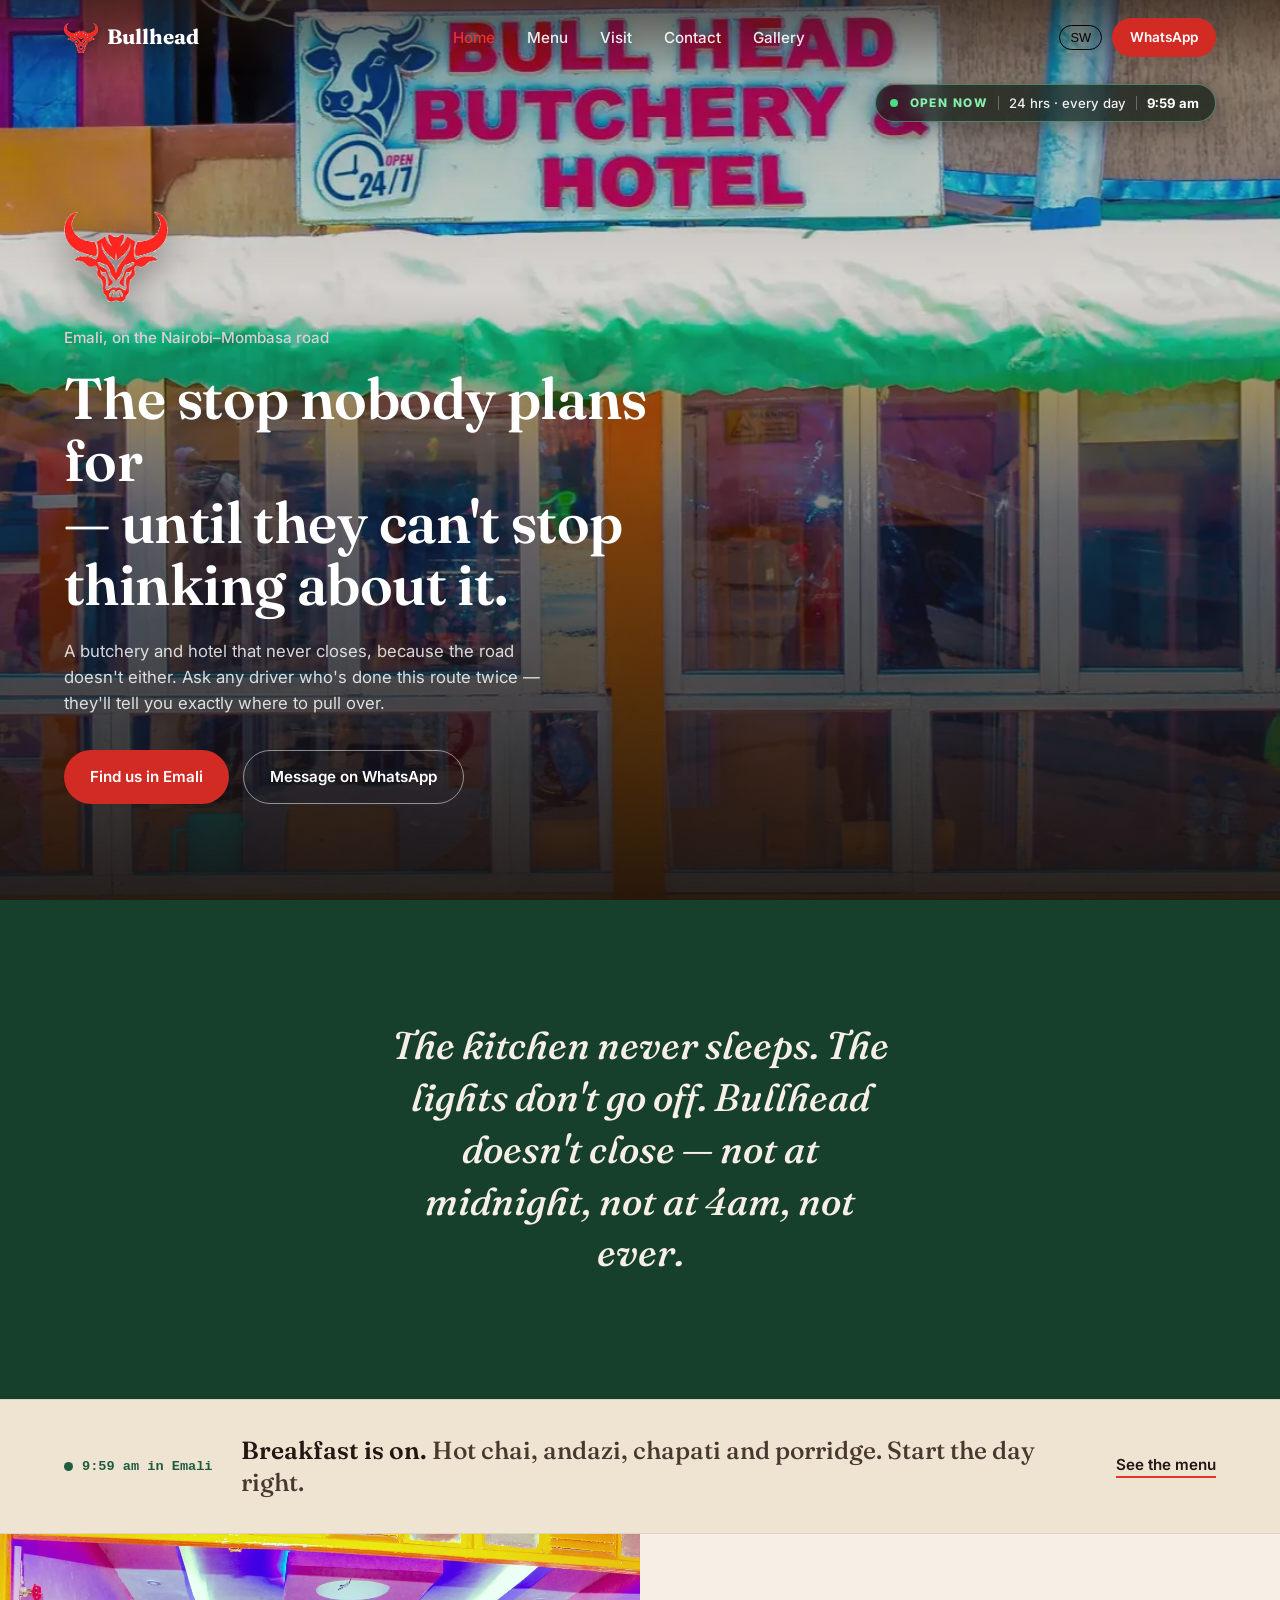
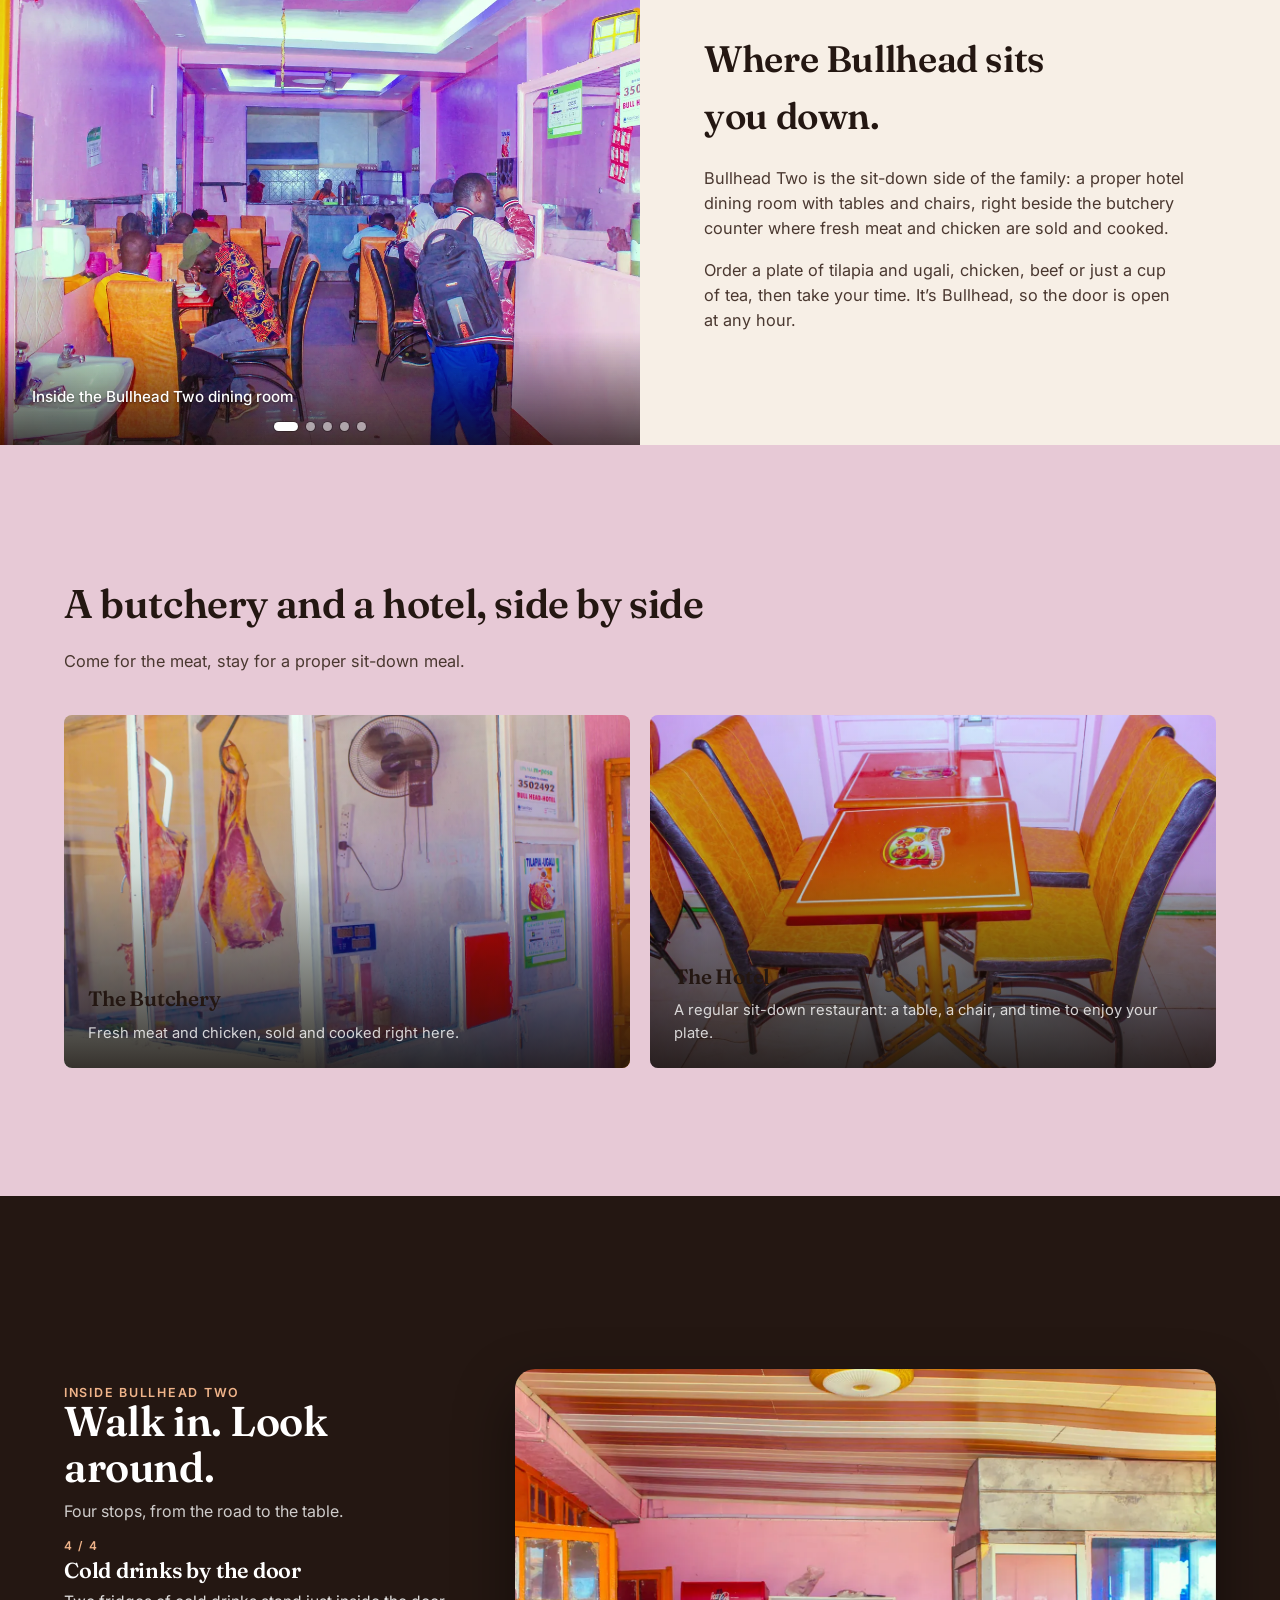
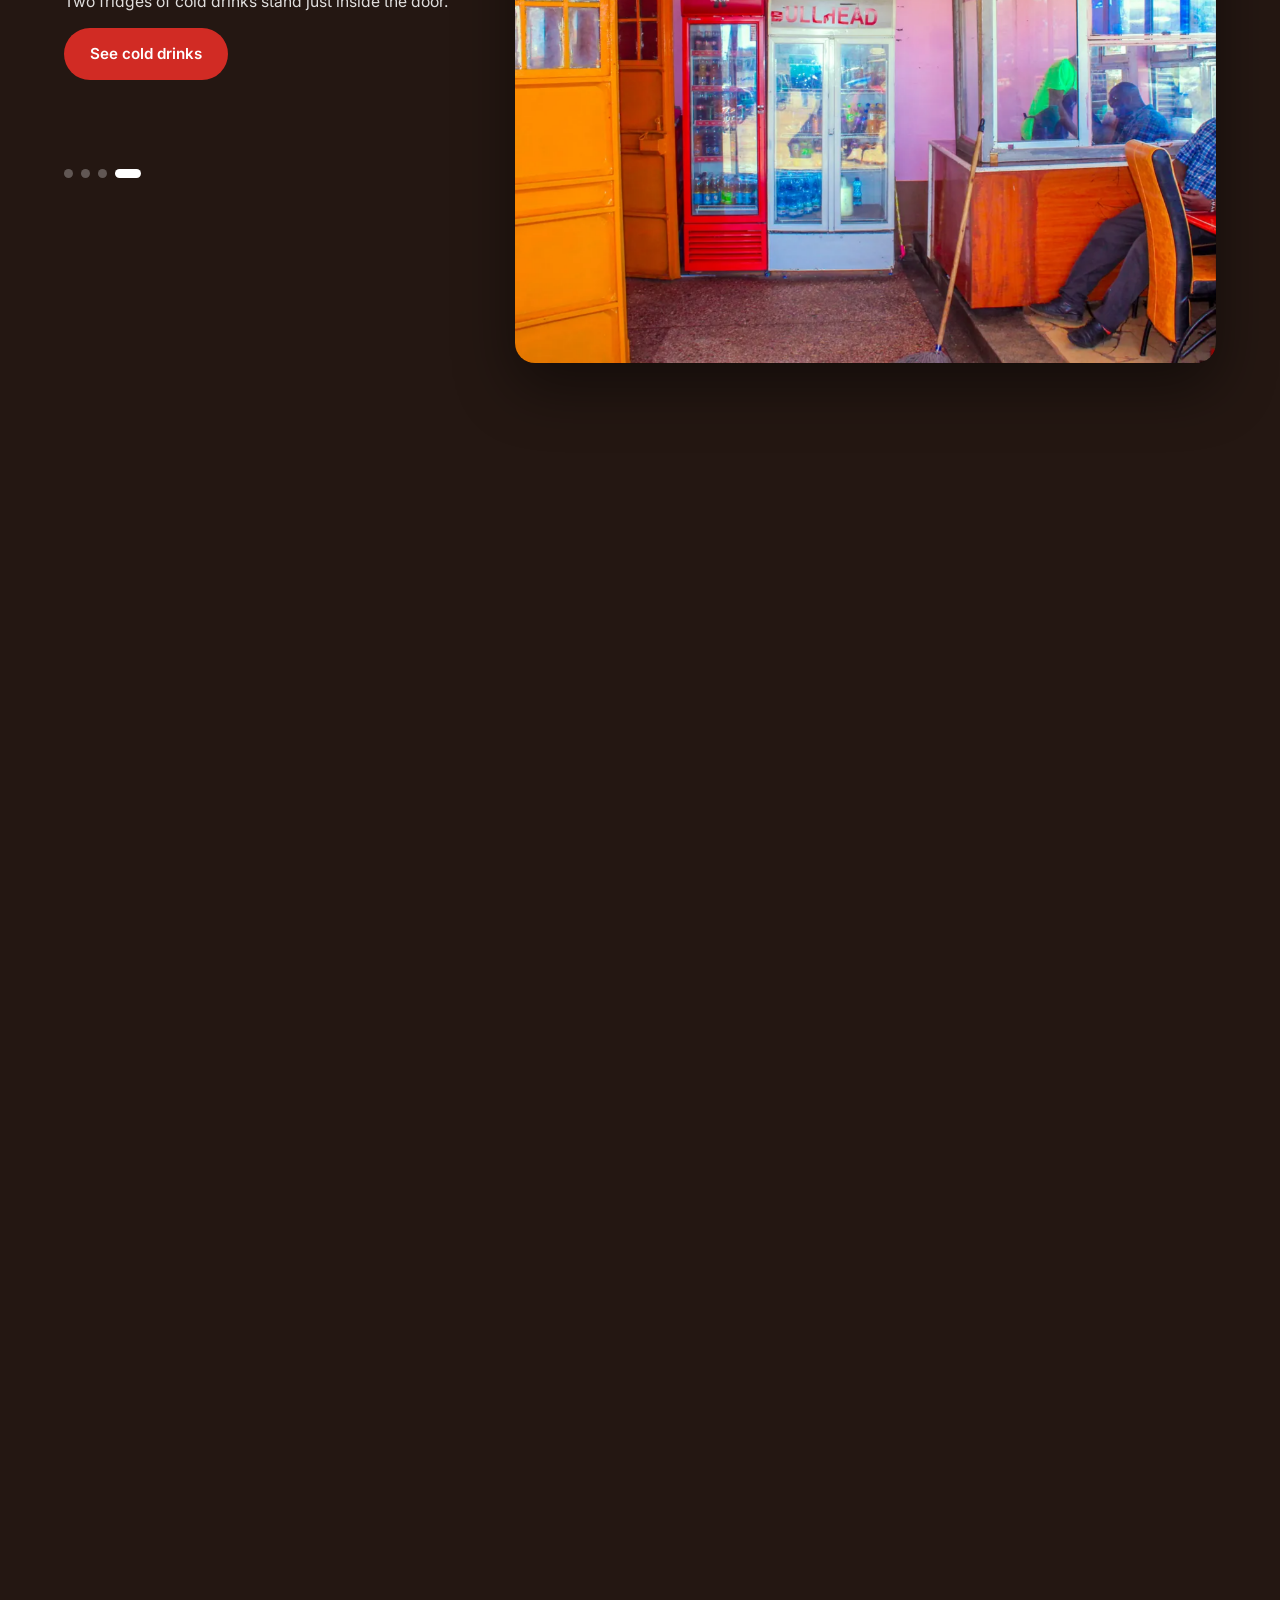
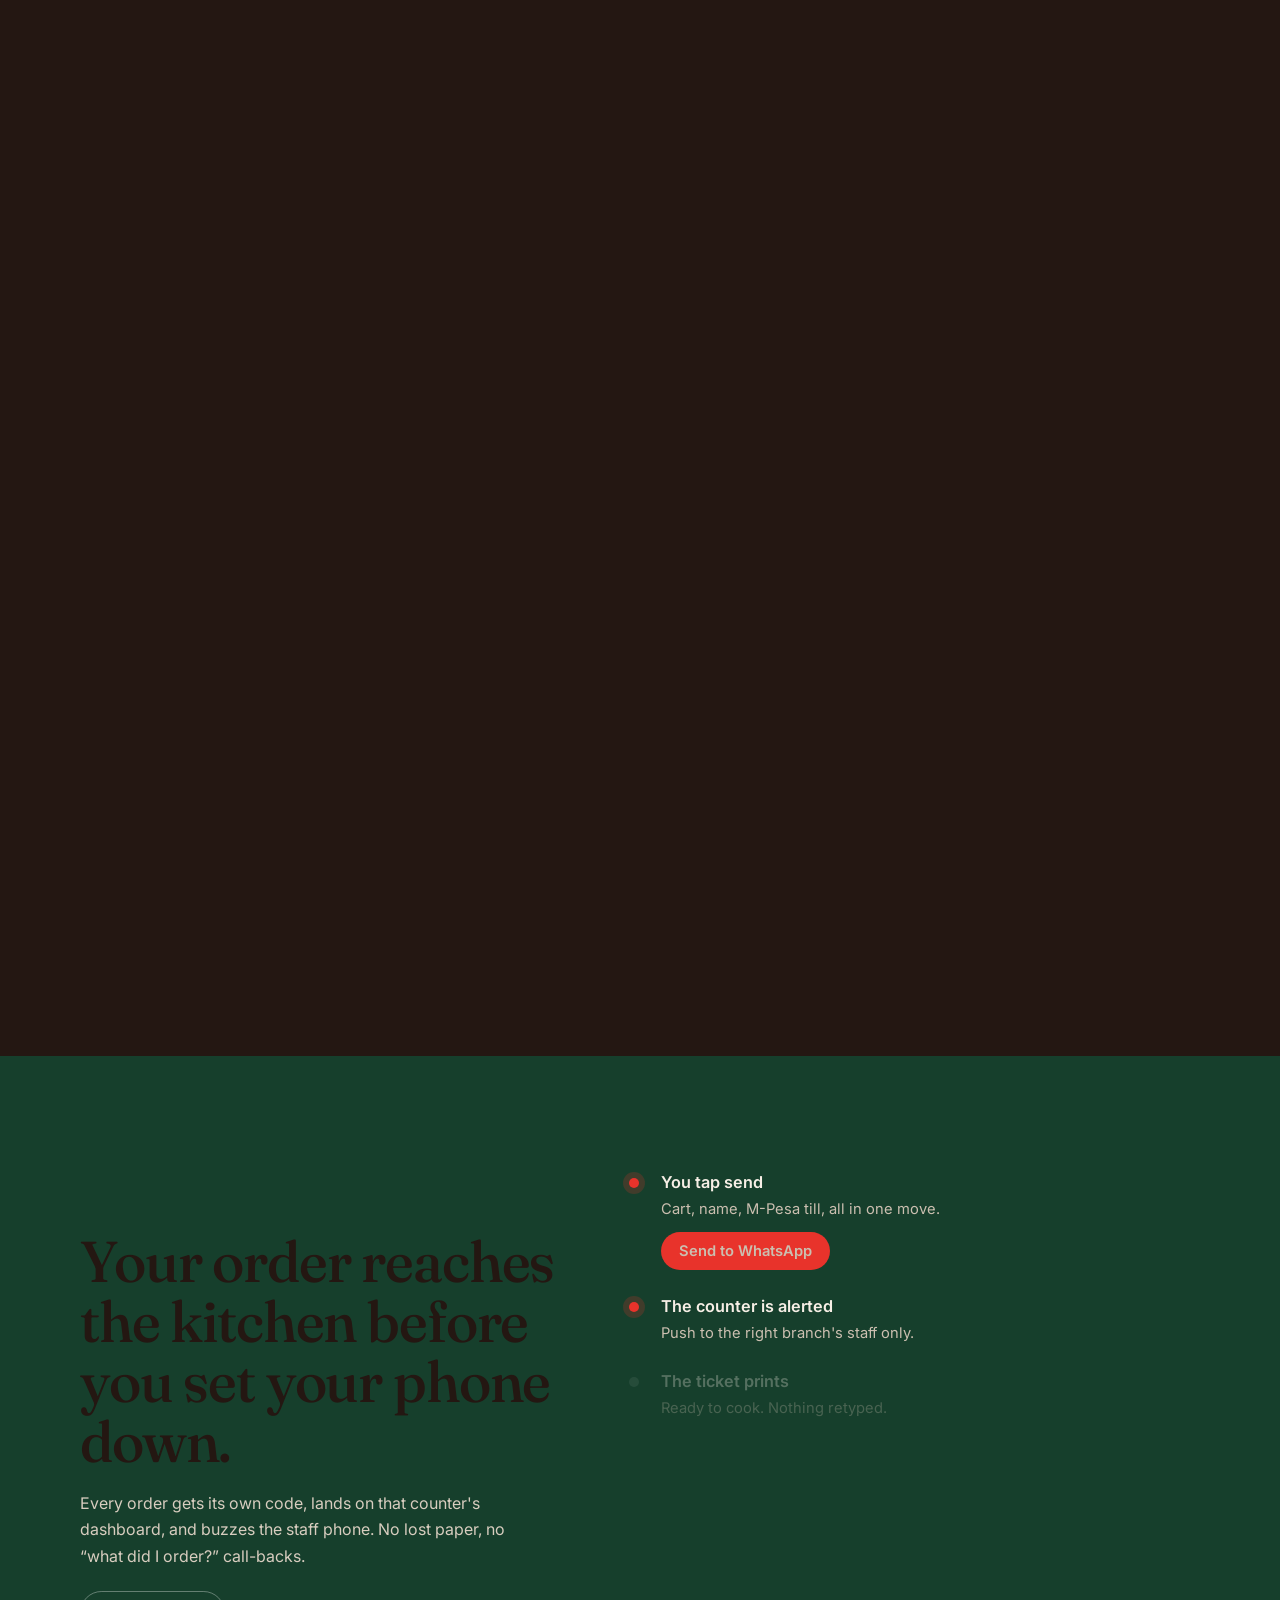
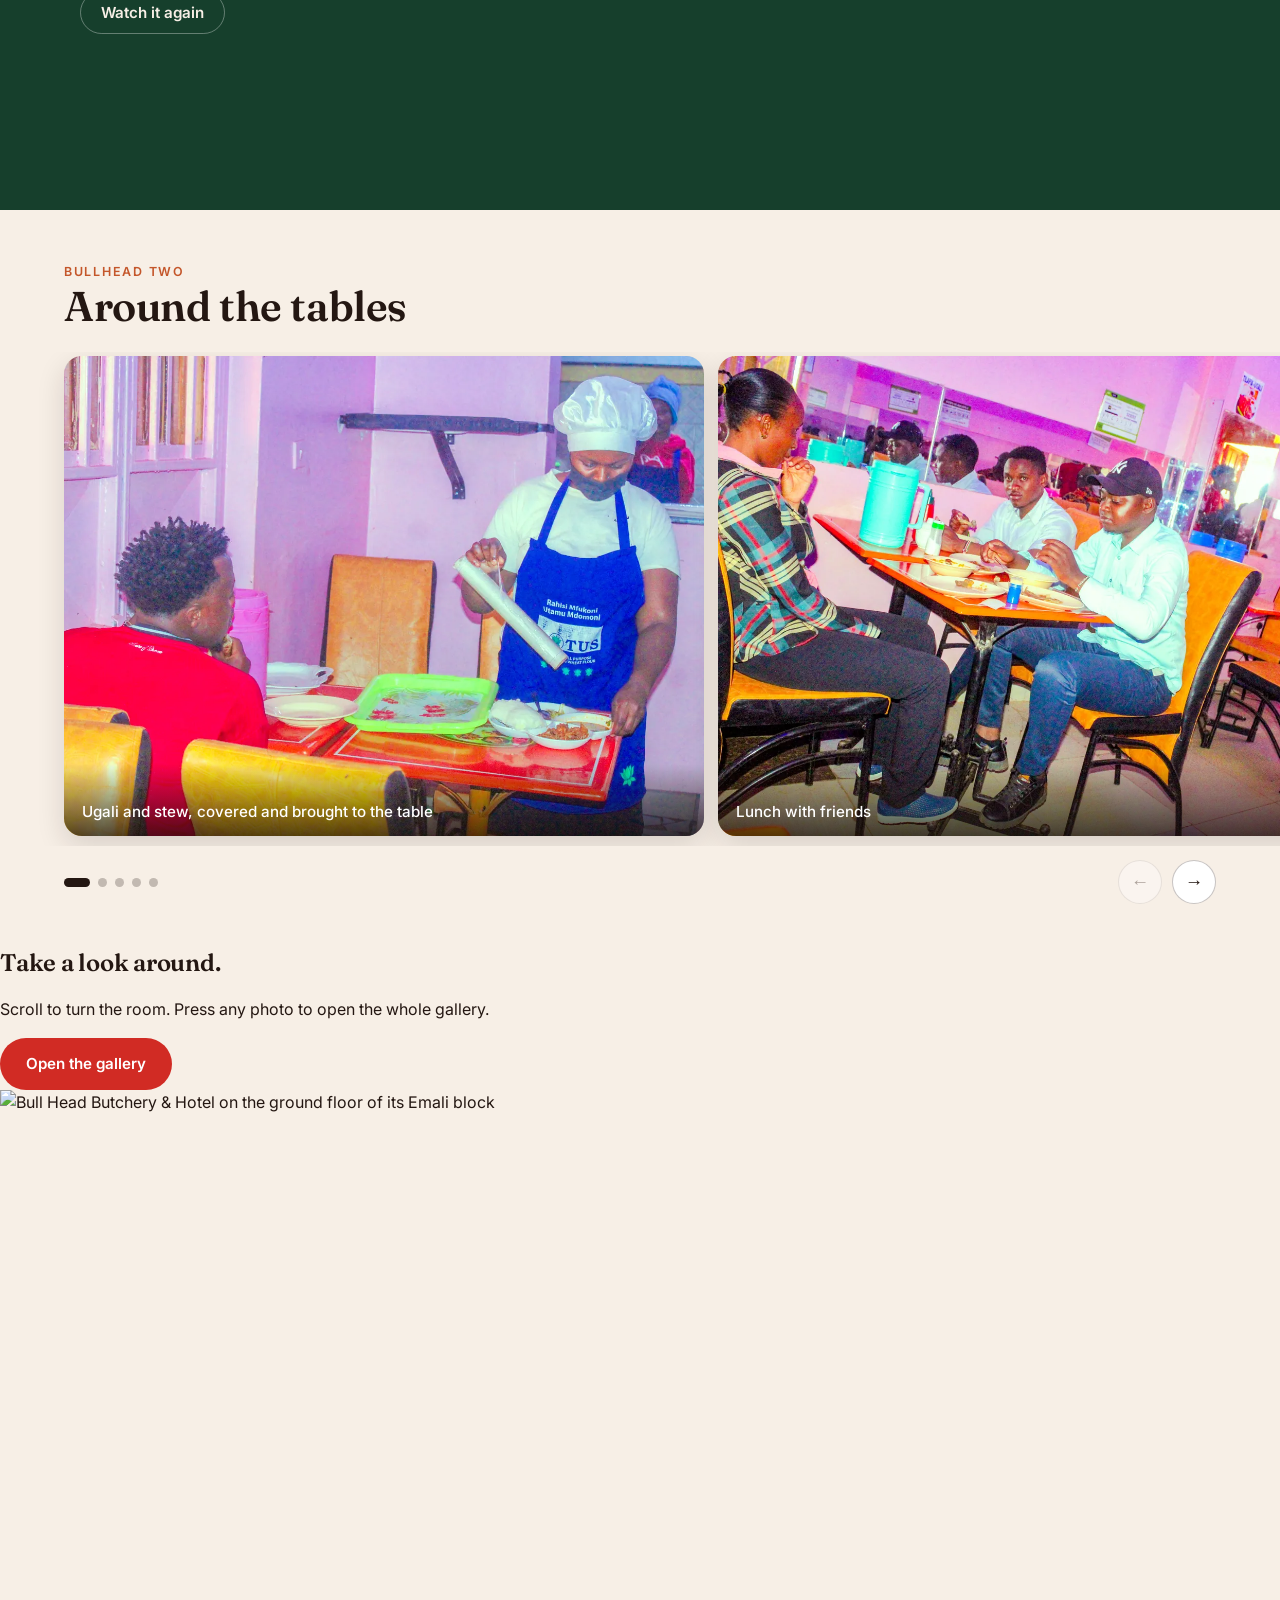
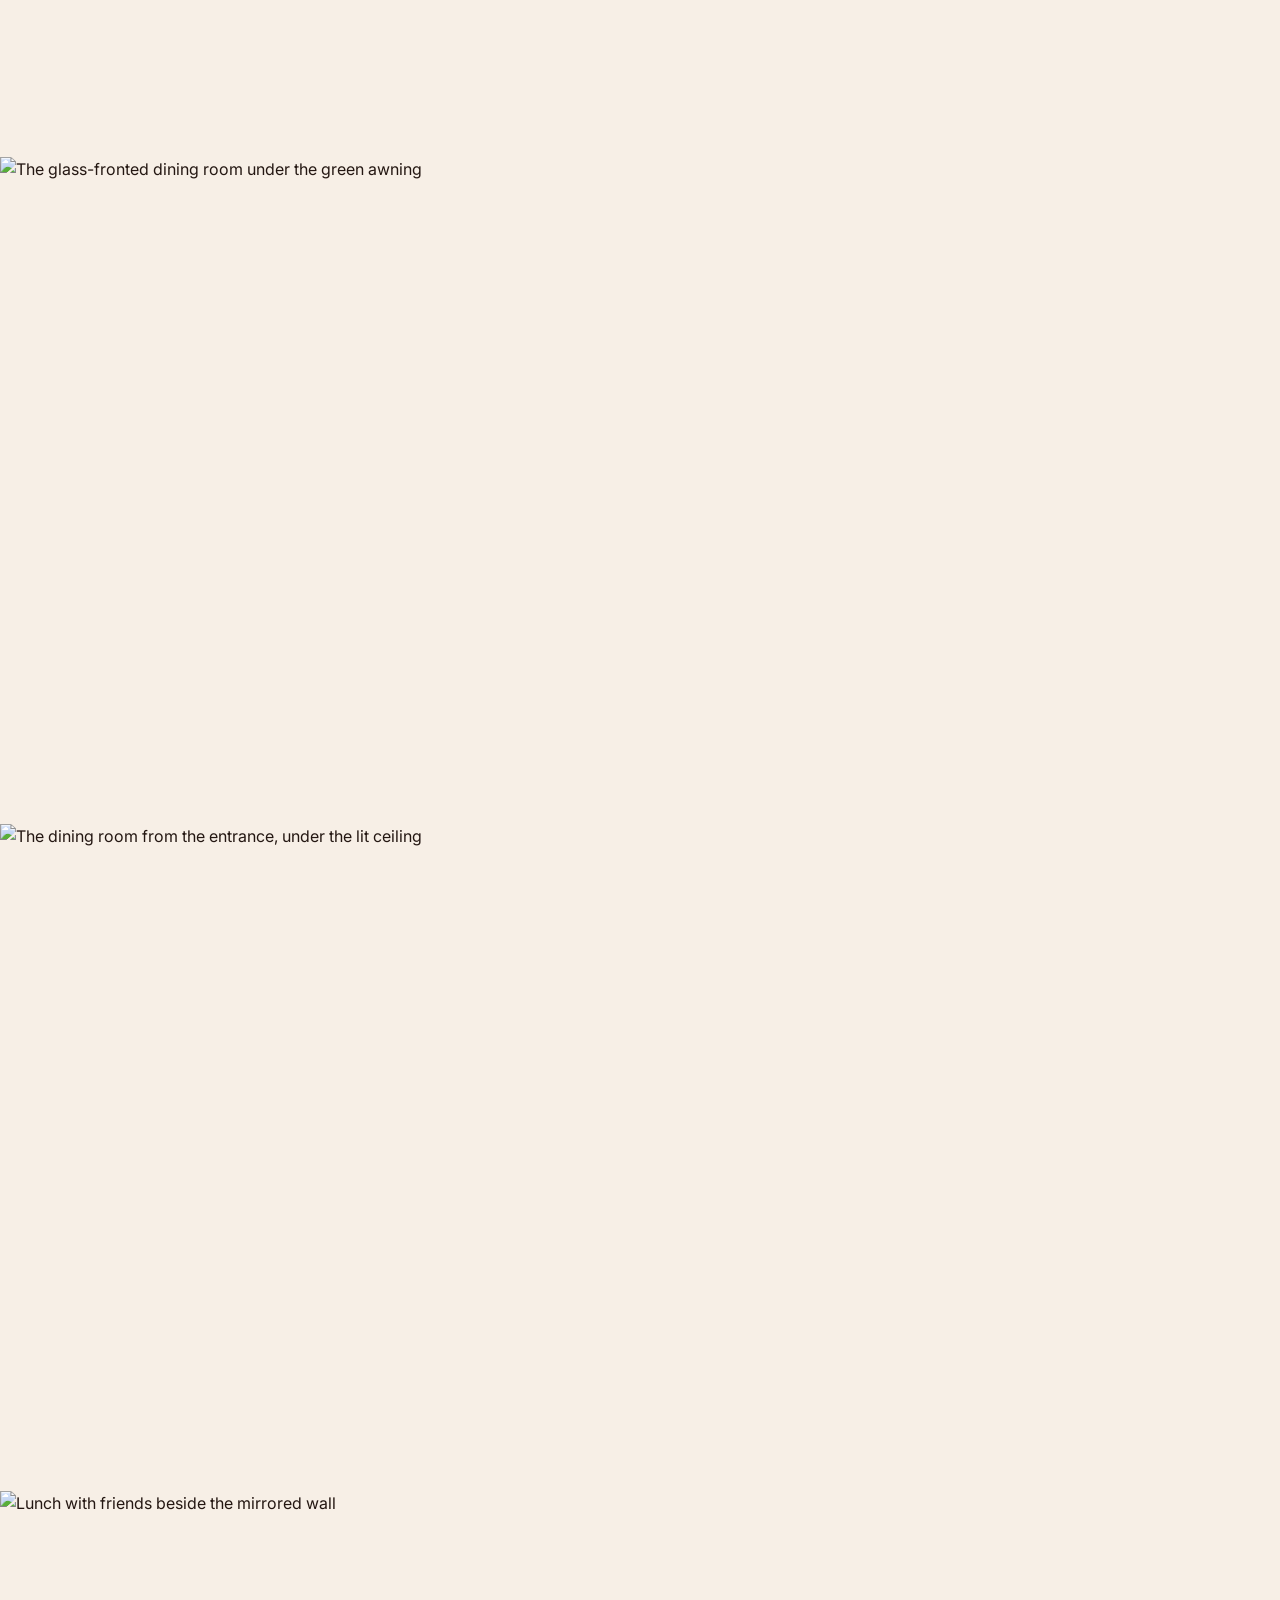
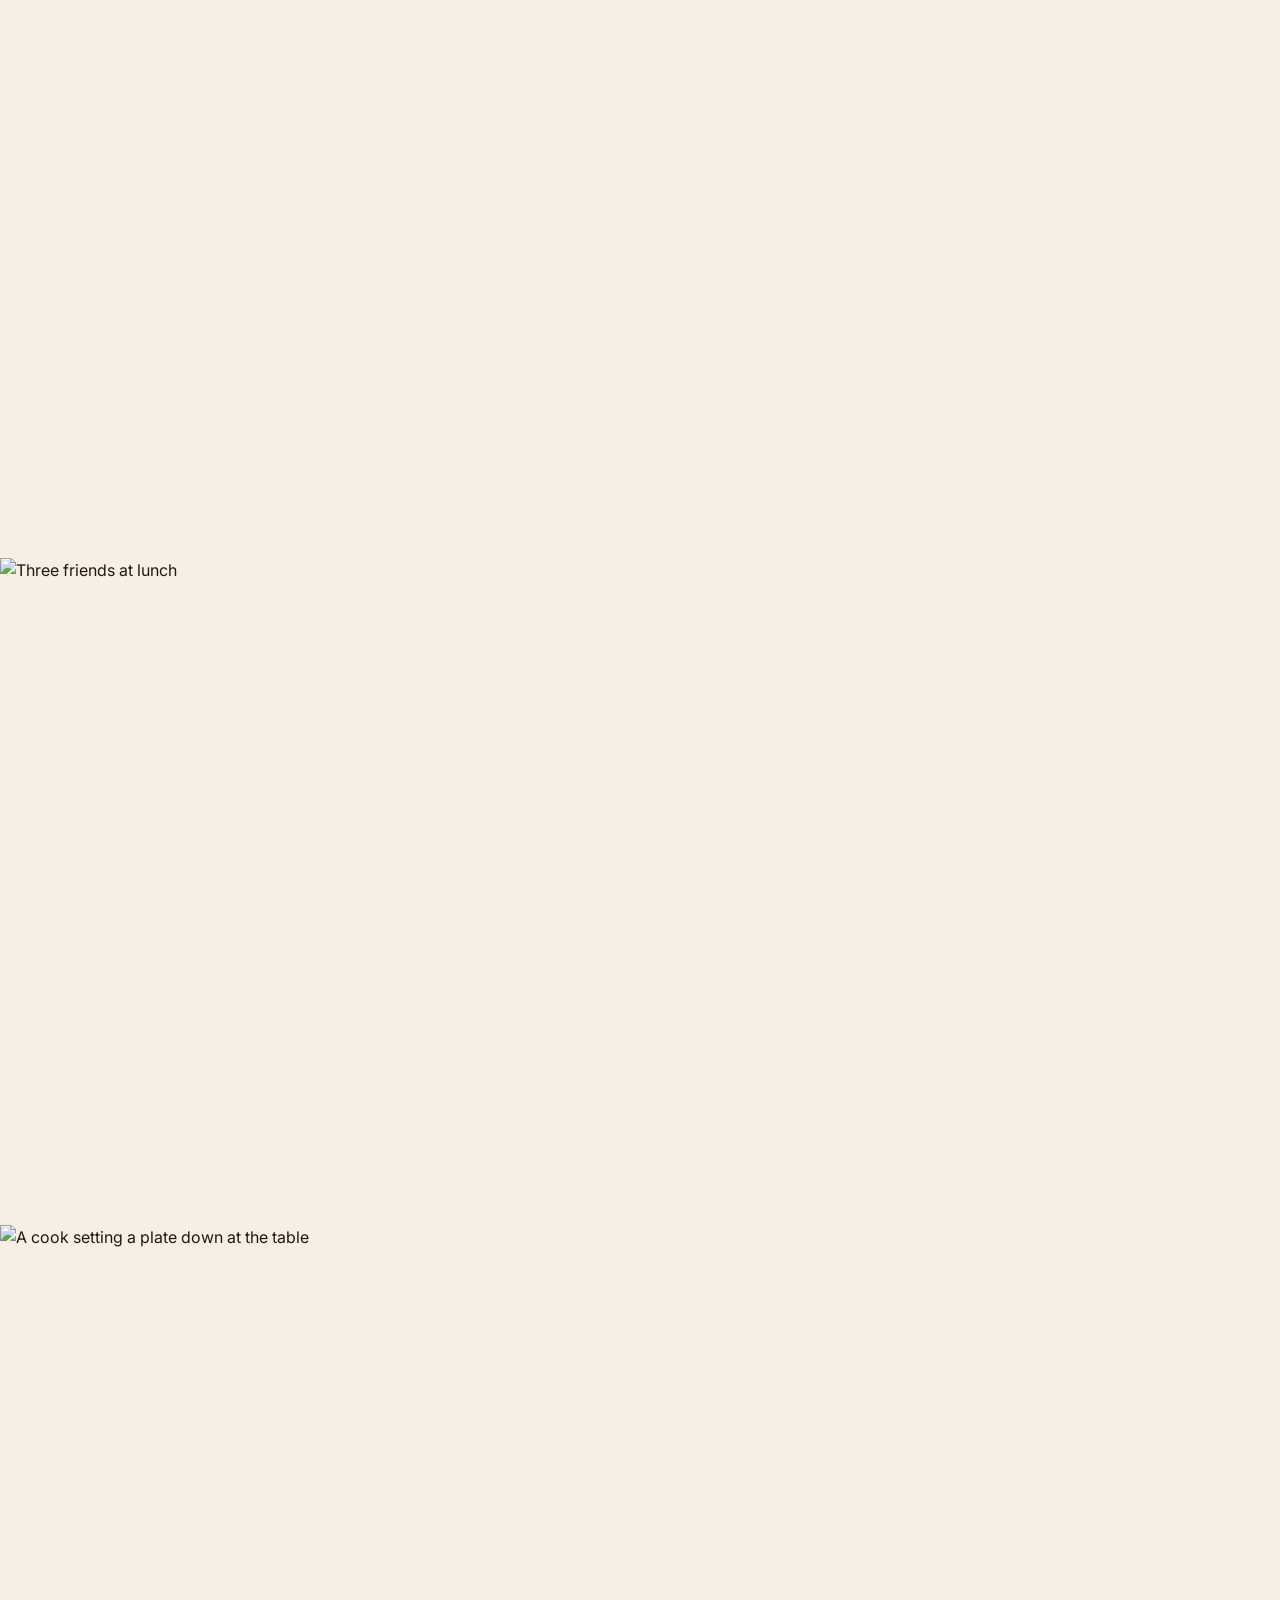
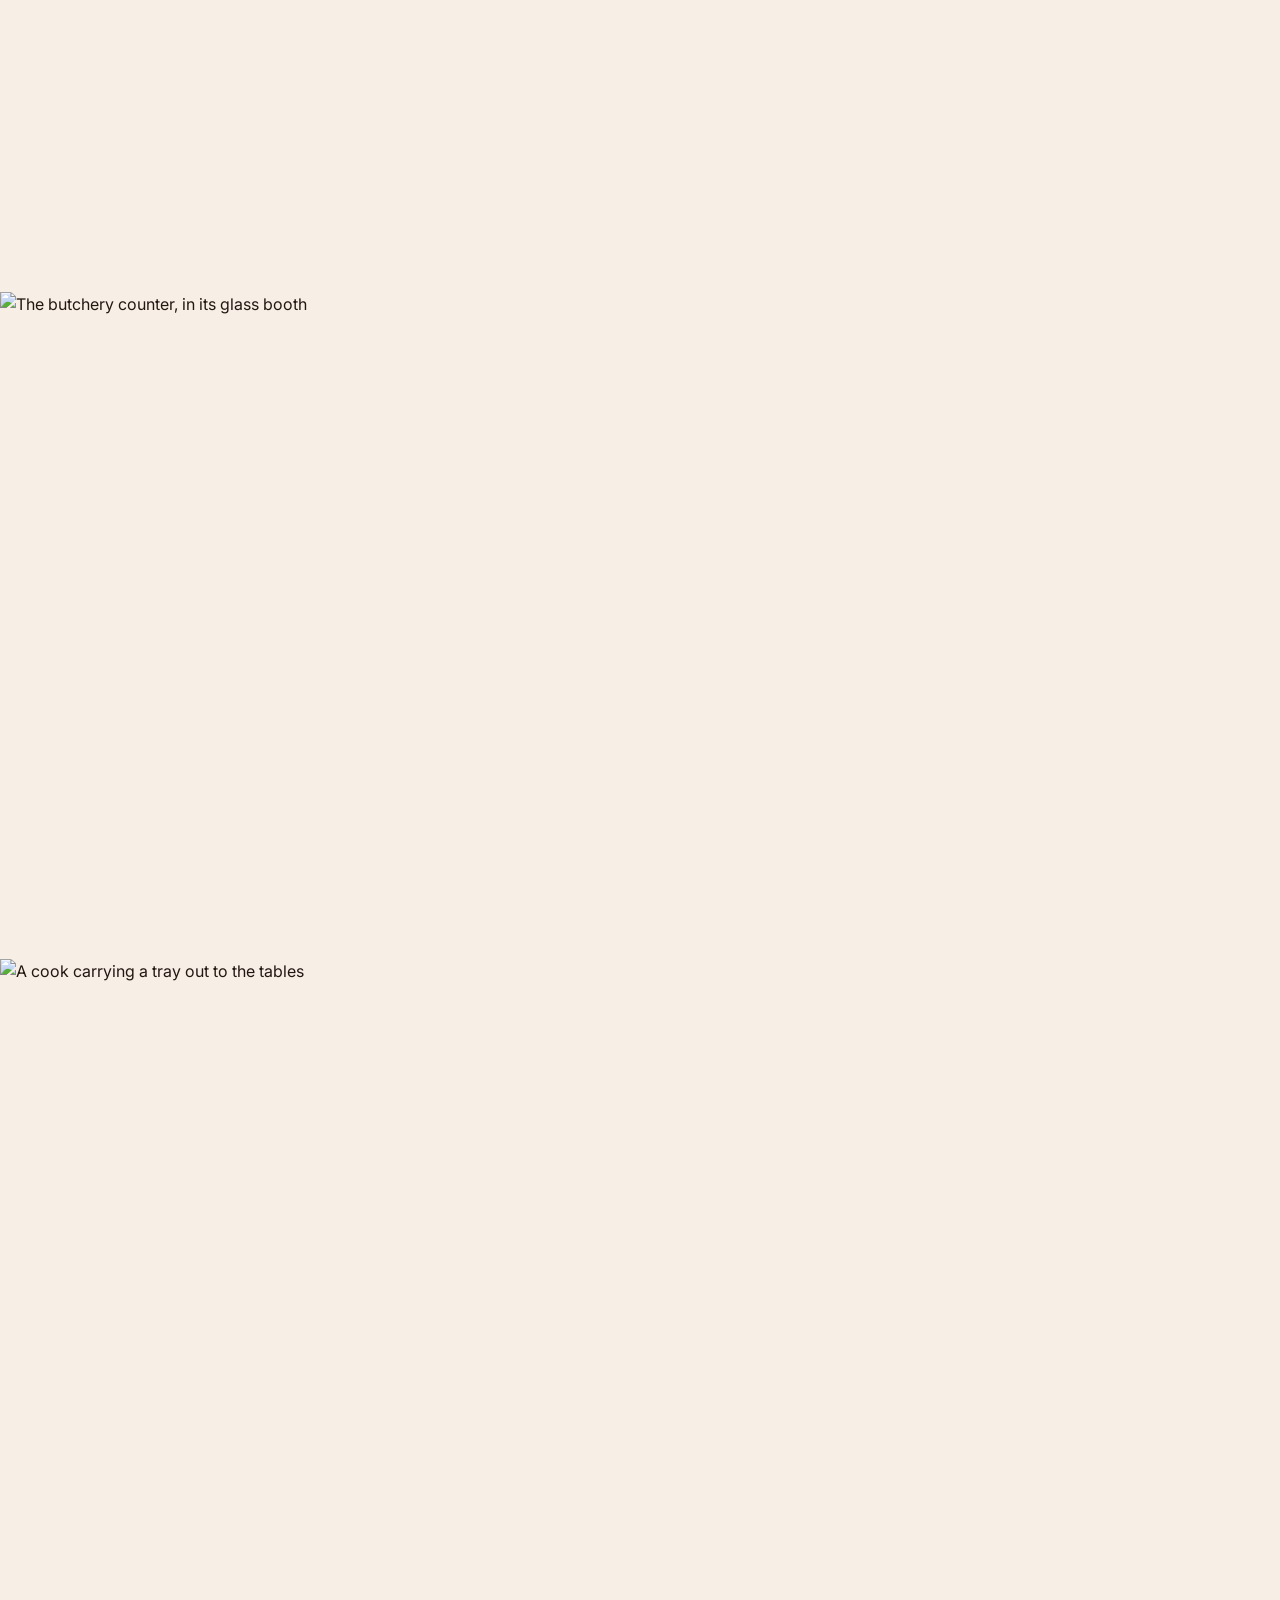
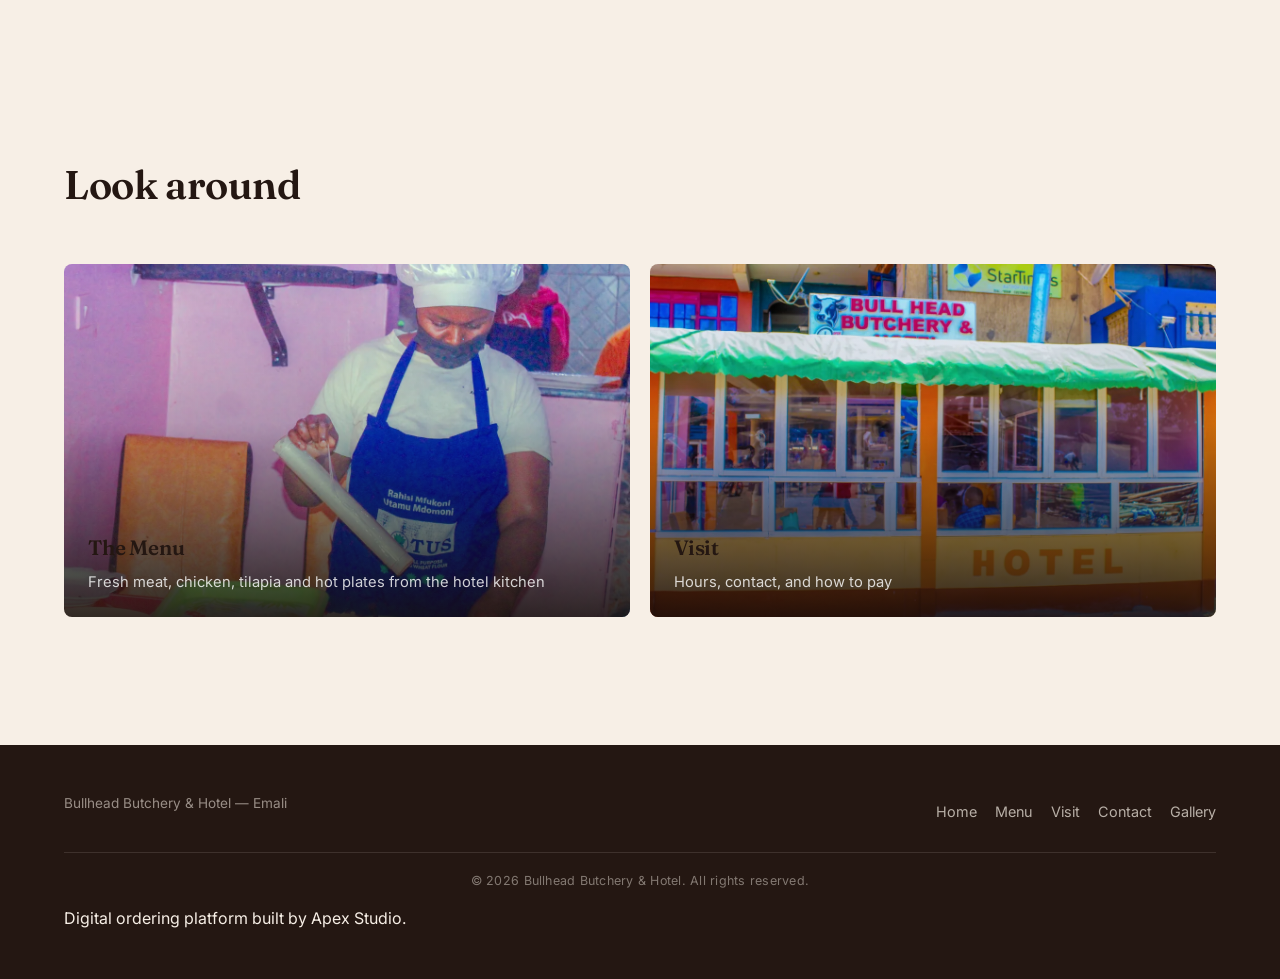
==== commit b13da485: "One consistent Apex Studio credit on every public page; drop the duplicate 'Site by Apex' link" ====
--- a/bullhead-site/index.html
+++ b/bullhead-site/index.html
@@ -303,9 +303,9 @@
         <a href="/contact">Contact</a>
        <a href="/gallery">Gallery</a>
       </div>
-      <a href="https://apex-studios-8xq.pages.dev/" target="_blank" rel="noopener">Site by Apex</a>
     </div>
     <p class="footer-legal">&copy; <span class="js-year">2026</span> <span data-sw="Bullhead Butchery &amp; Hotel. Haki zote zimehifadhiwa.">Bullhead Butchery &amp; Hotel. All rights reserved.</span></p>
+      <p class="apex-credit">Digital ordering platform built by <a href="https://apex-studios-8xq.pages.dev/" target="_blank" rel="noopener">Apex Studio</a>.</p>
   </footer>
   <button id="installBtn" class="install-btn" hidden>
     <svg width="18" height="18" viewBox="0 0 24 24" fill="none" stroke="currentColor" stroke-width="2" stroke-linecap="round" stroke-linejoin="round"><path d="M12 3v12"/><path d="M7 10l5 5 5-5"/><path d="M5 21h14"/></svg>
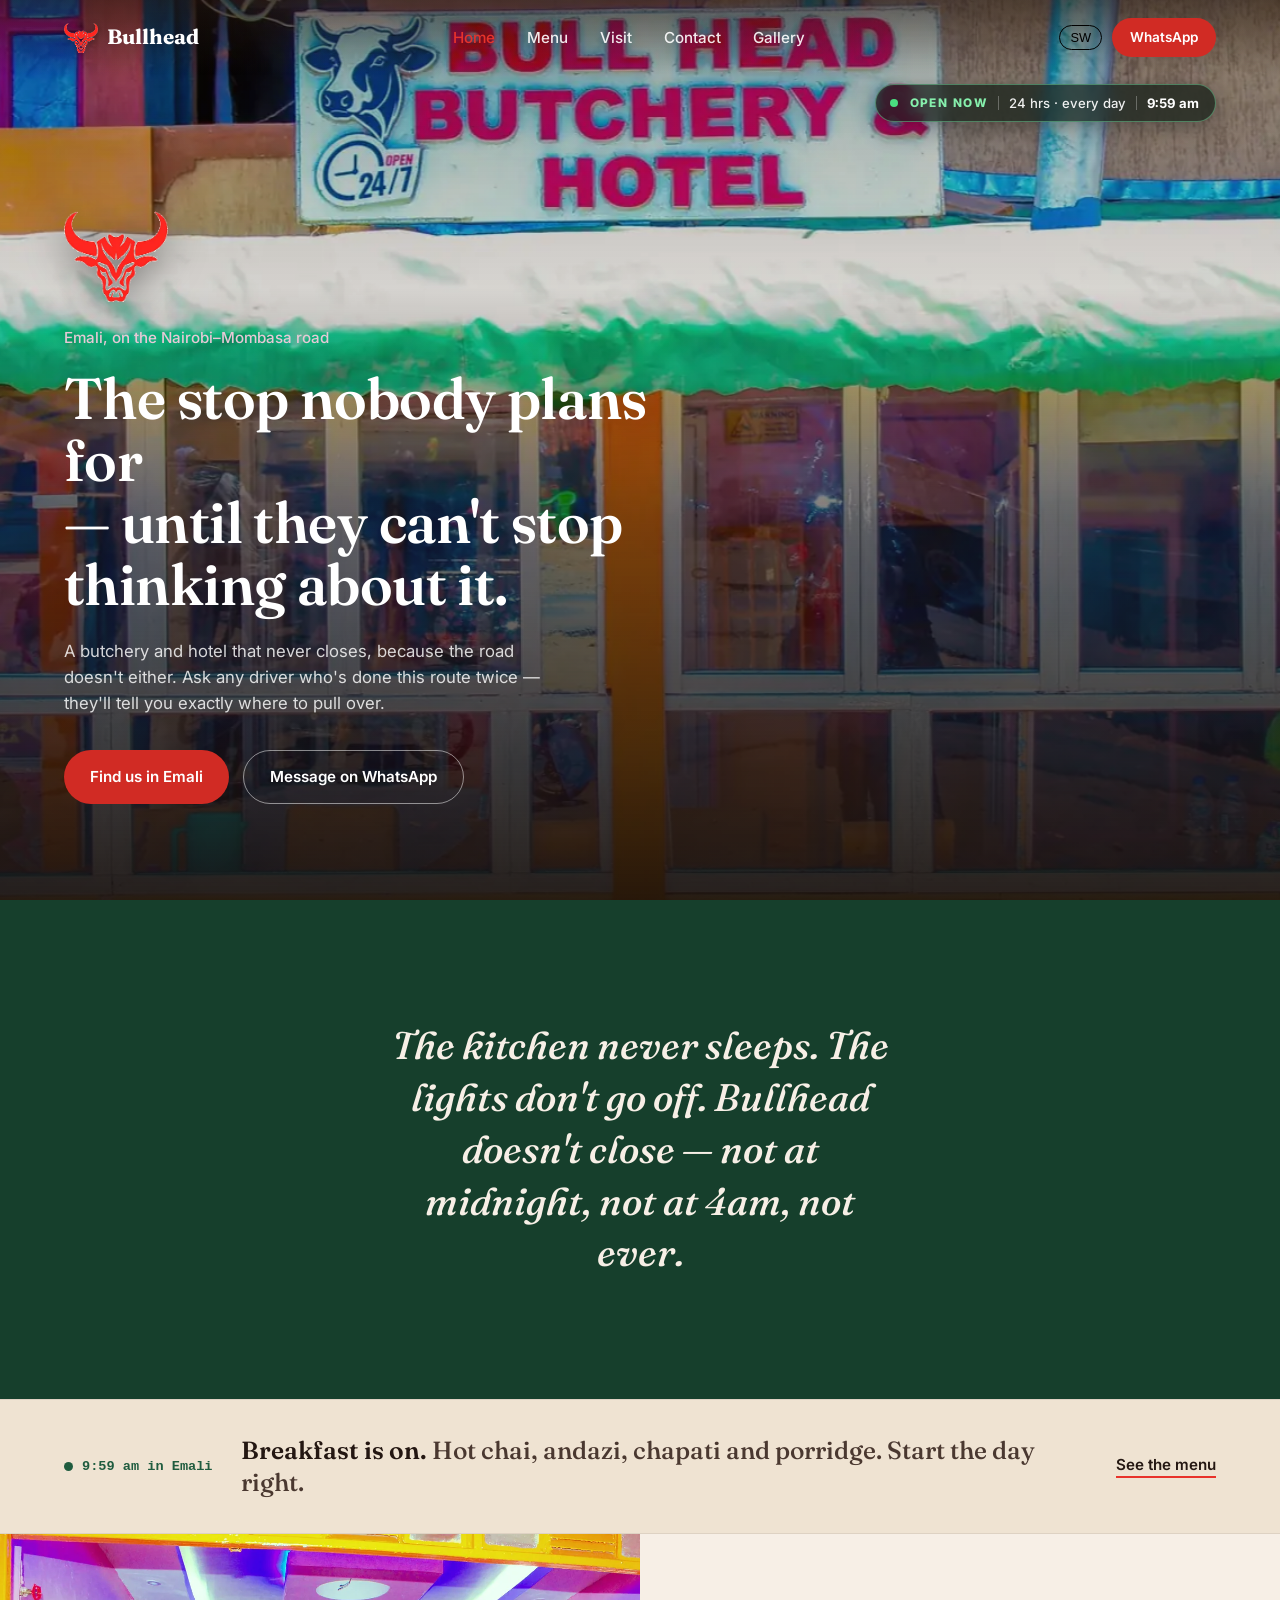
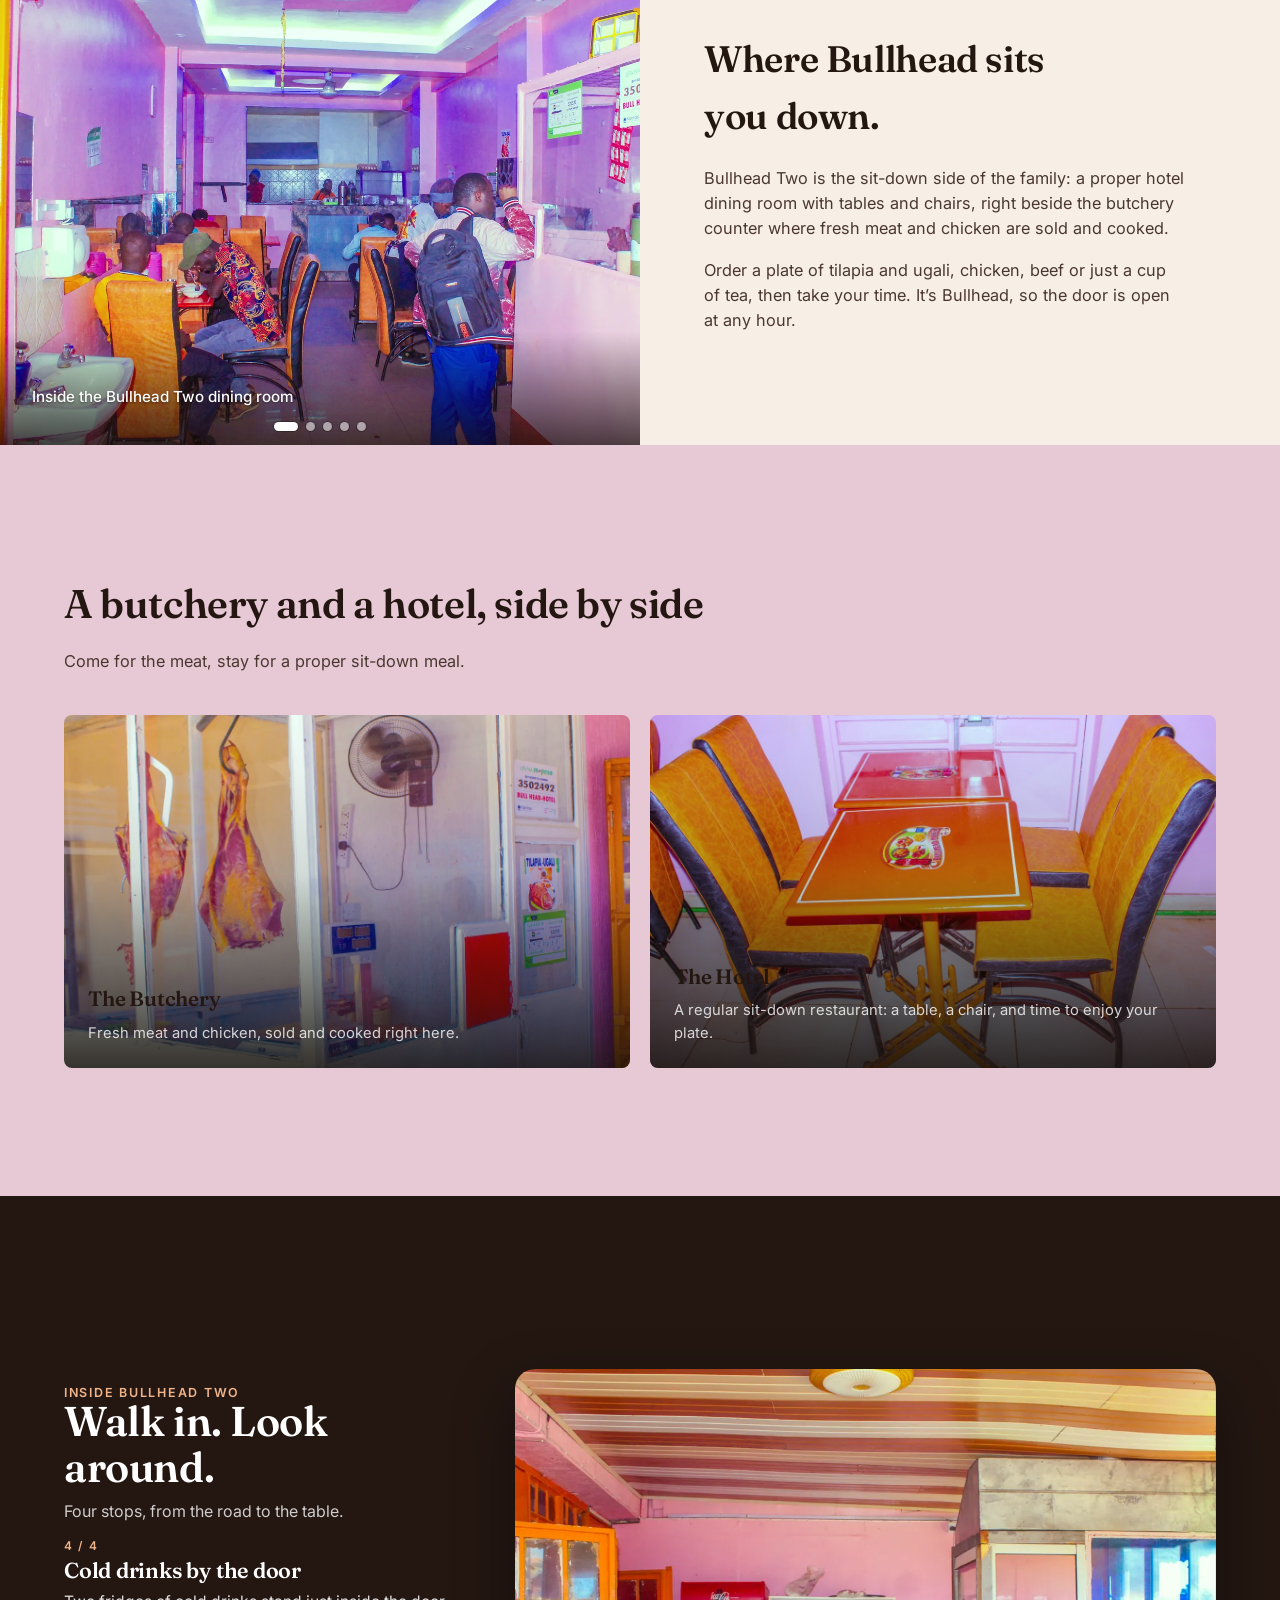
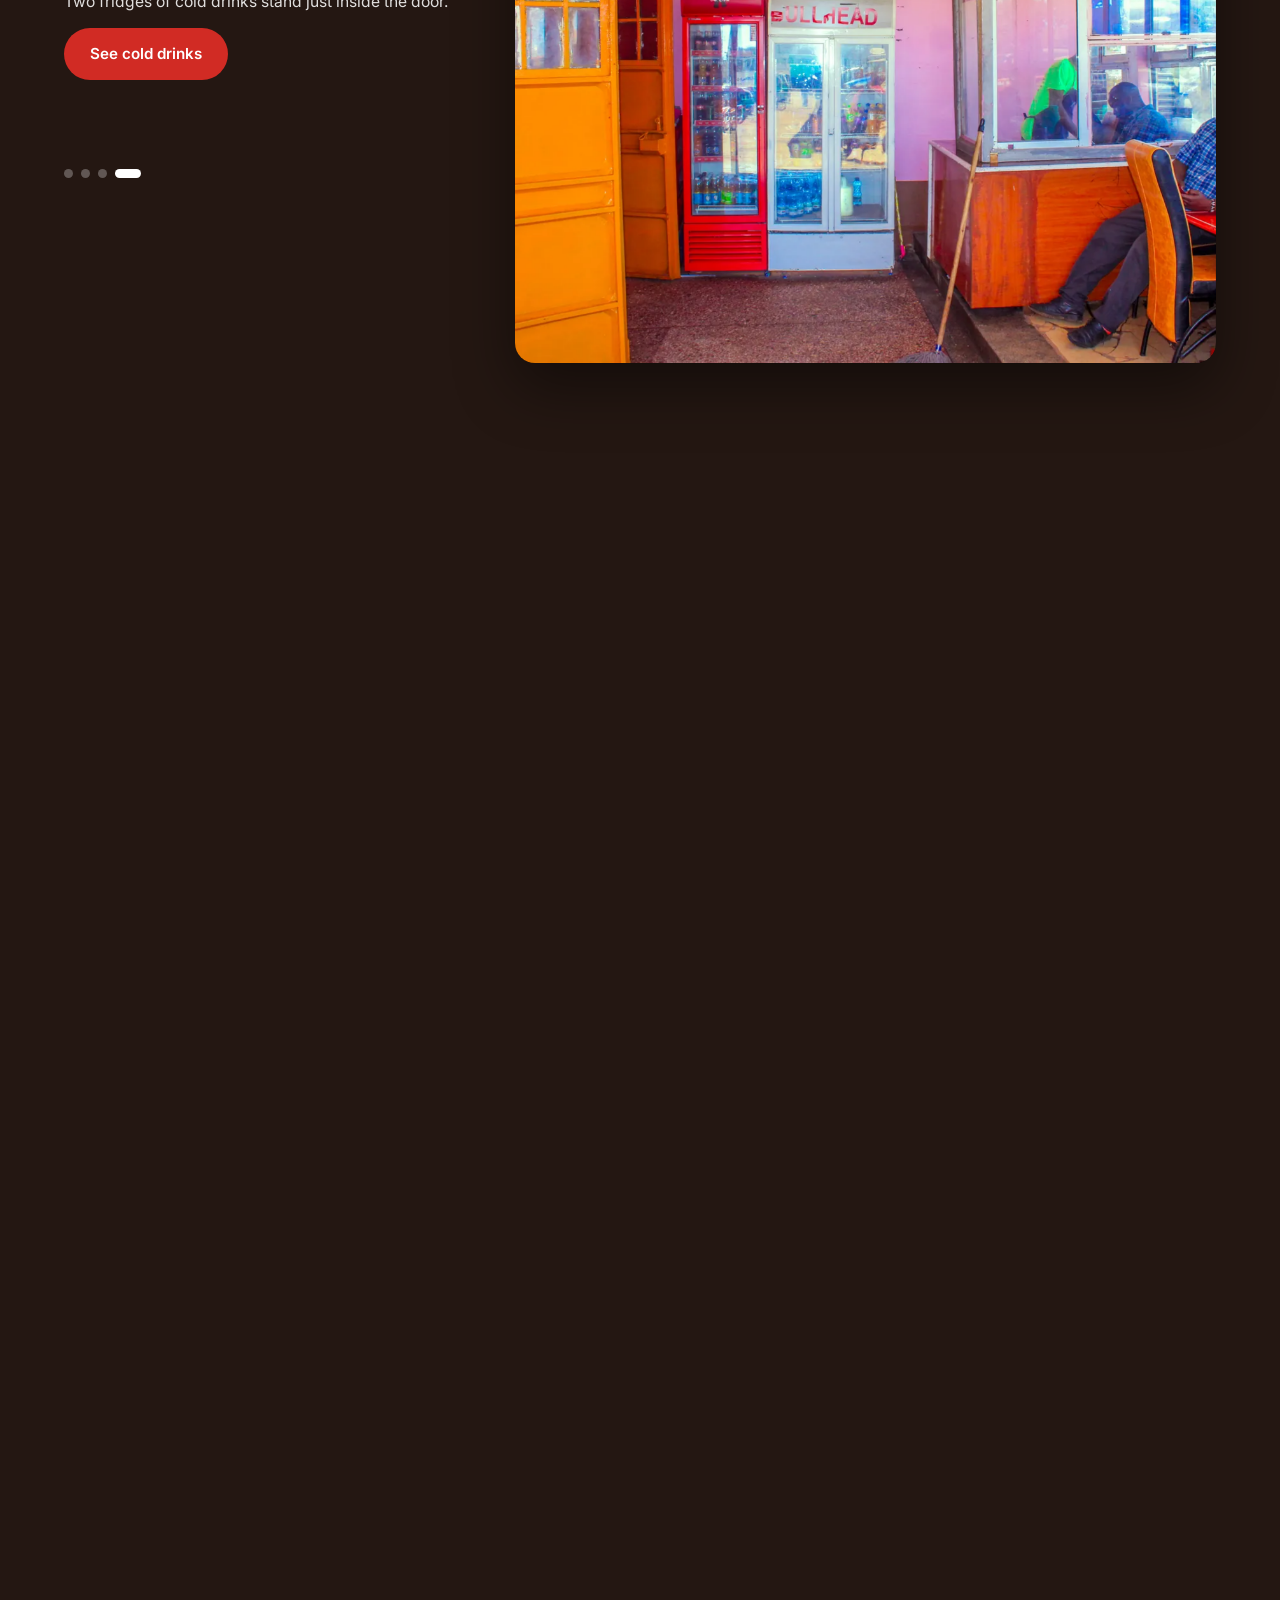
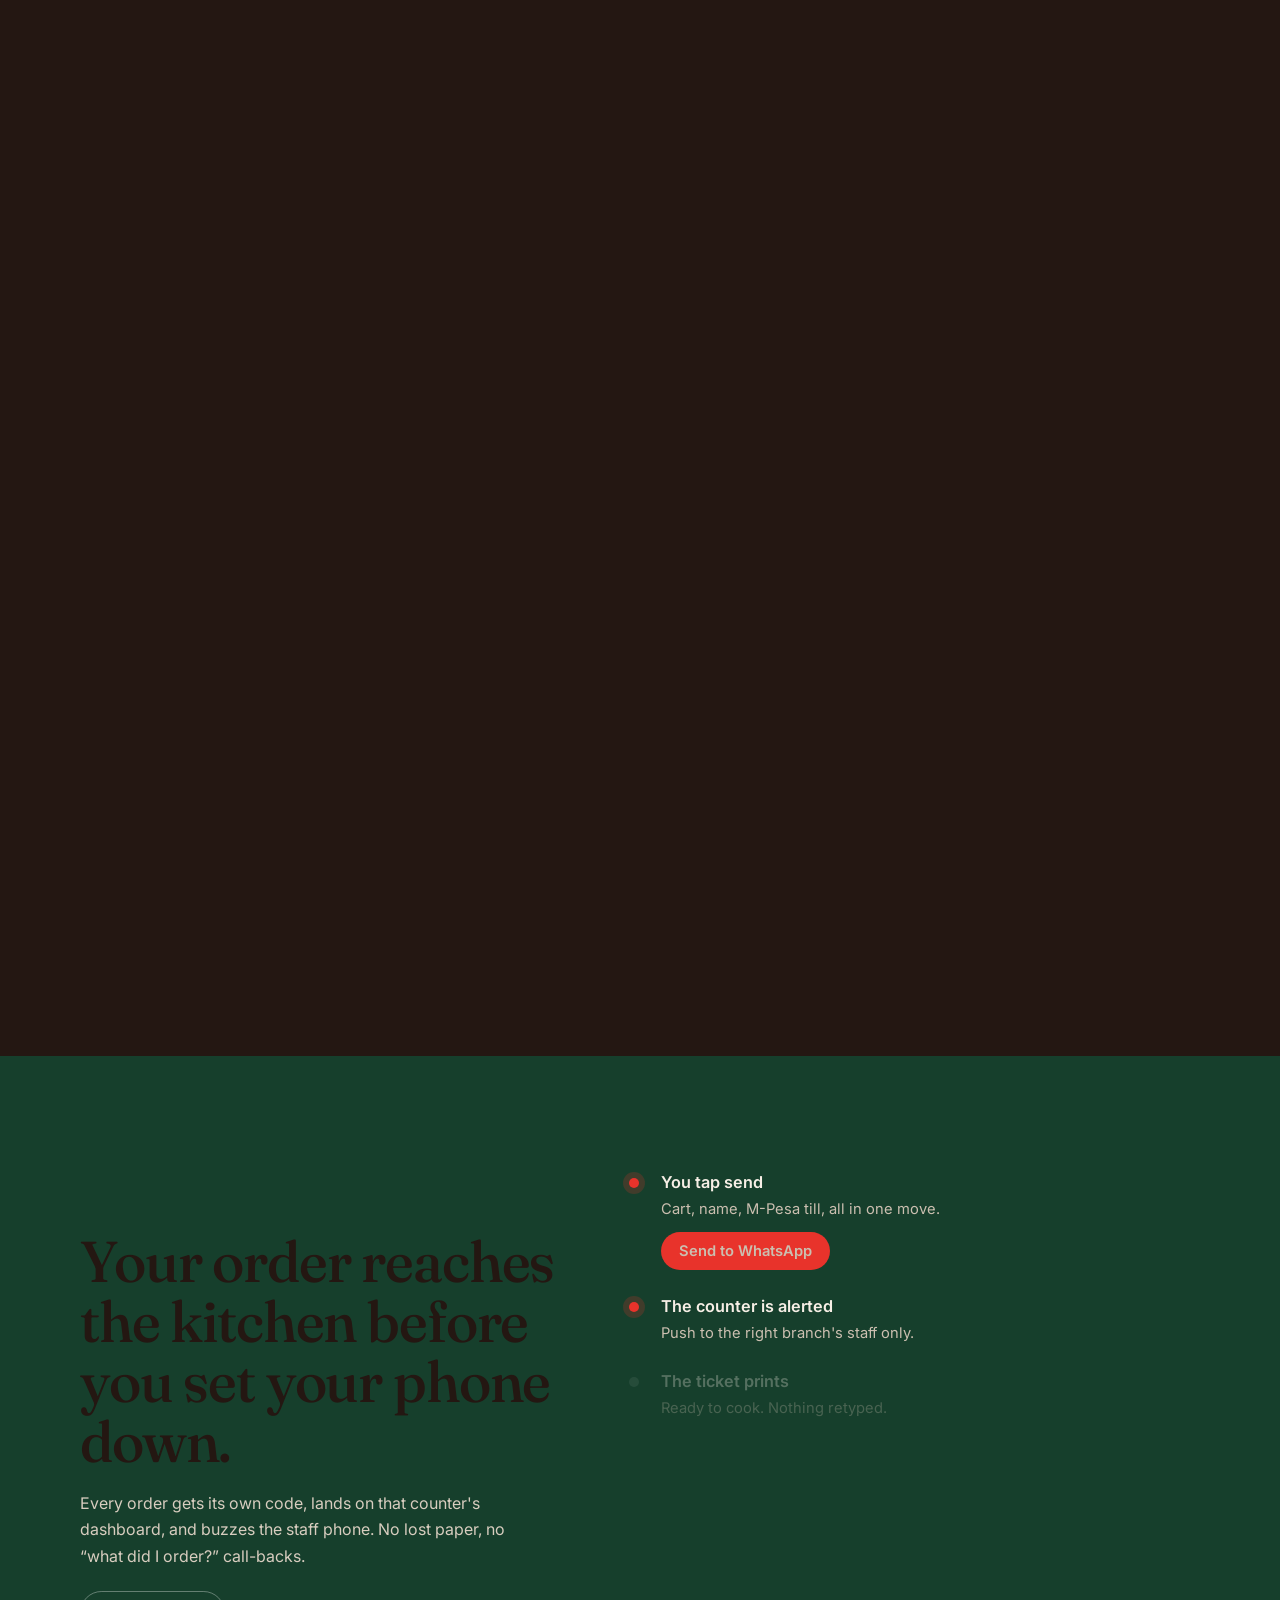
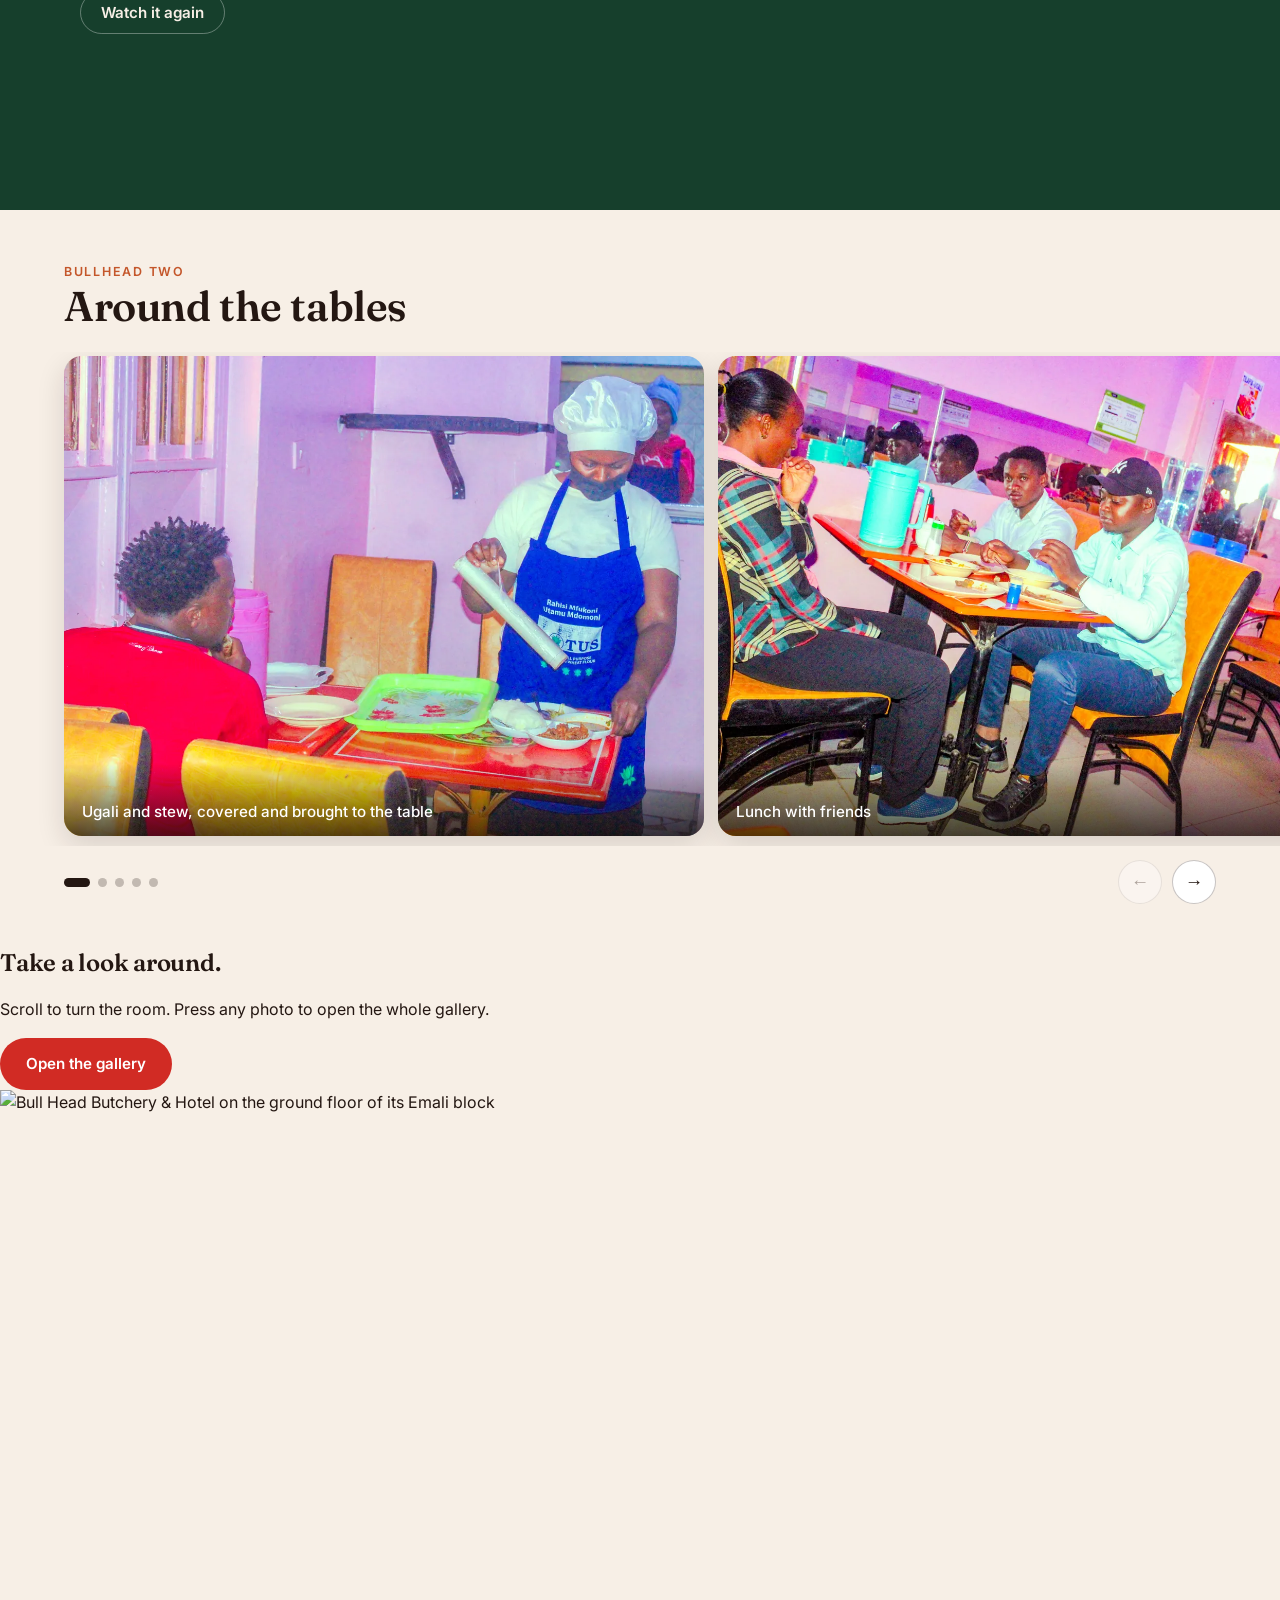
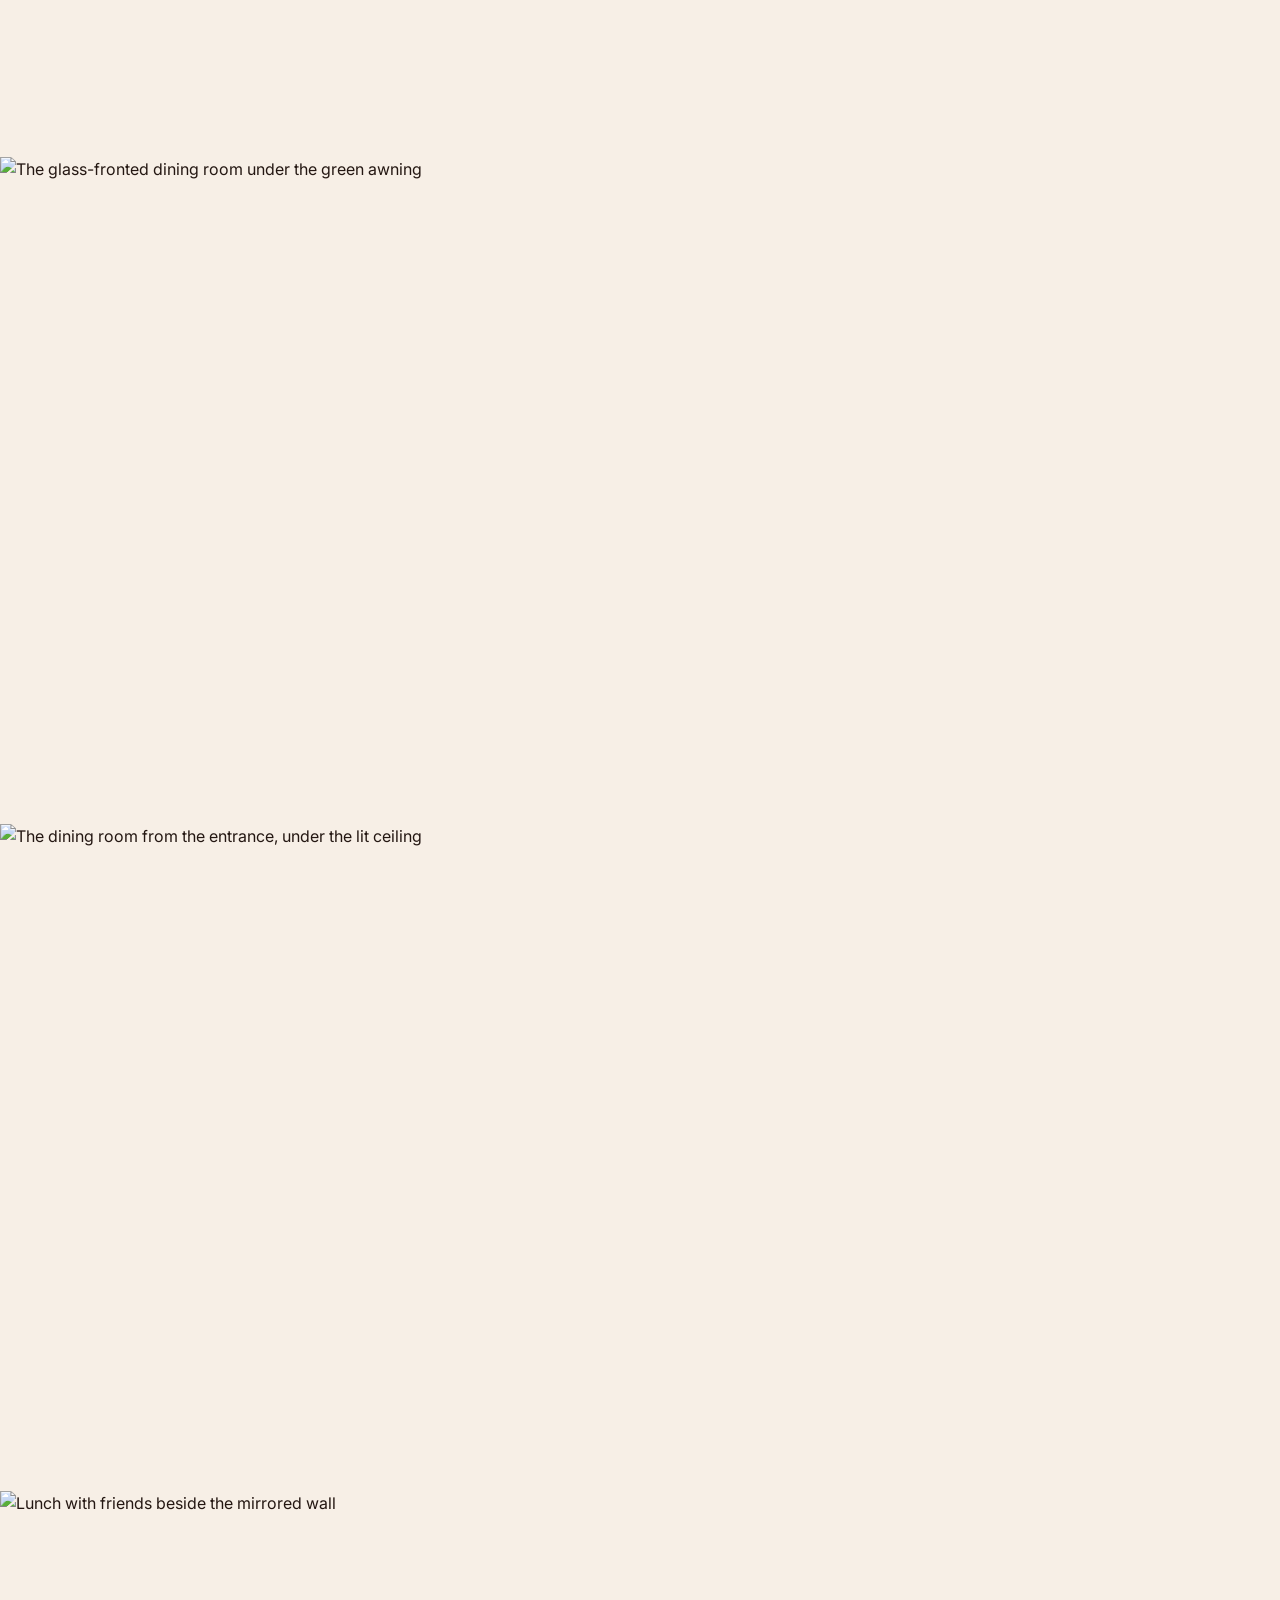
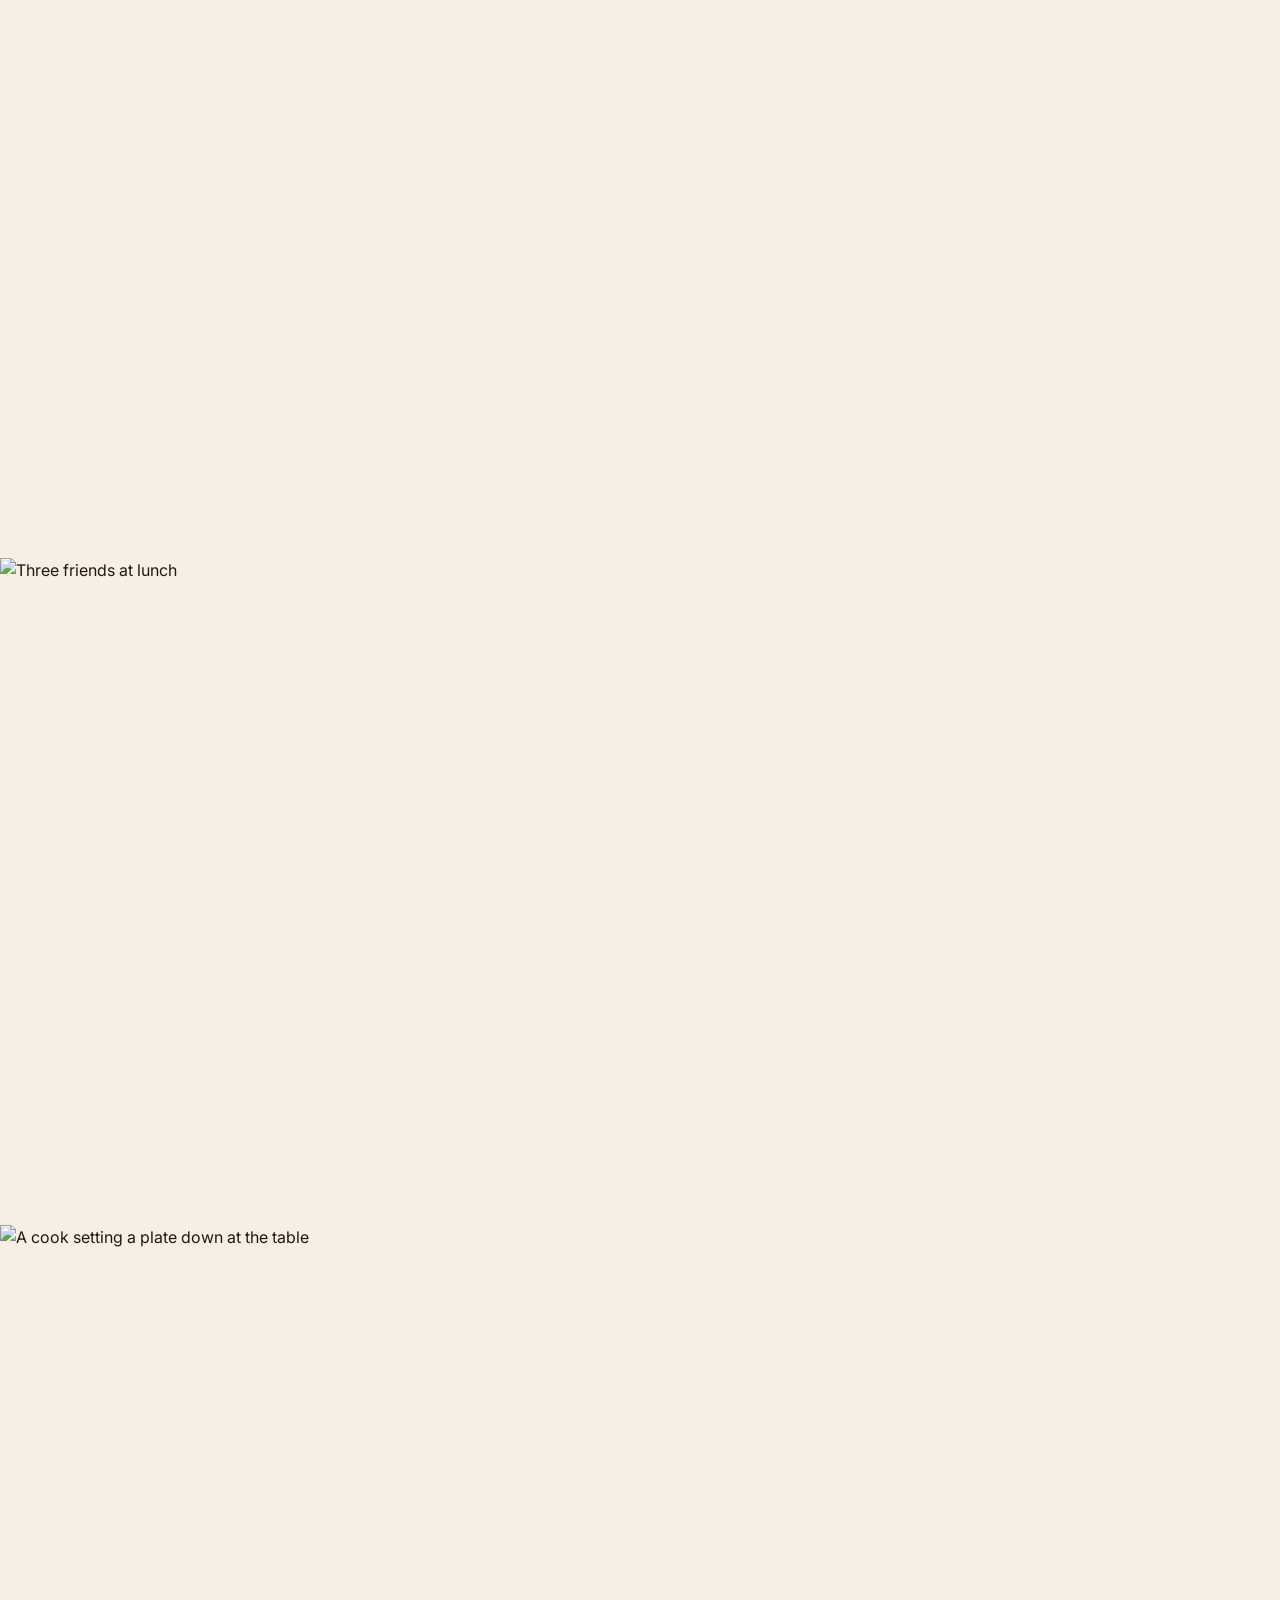
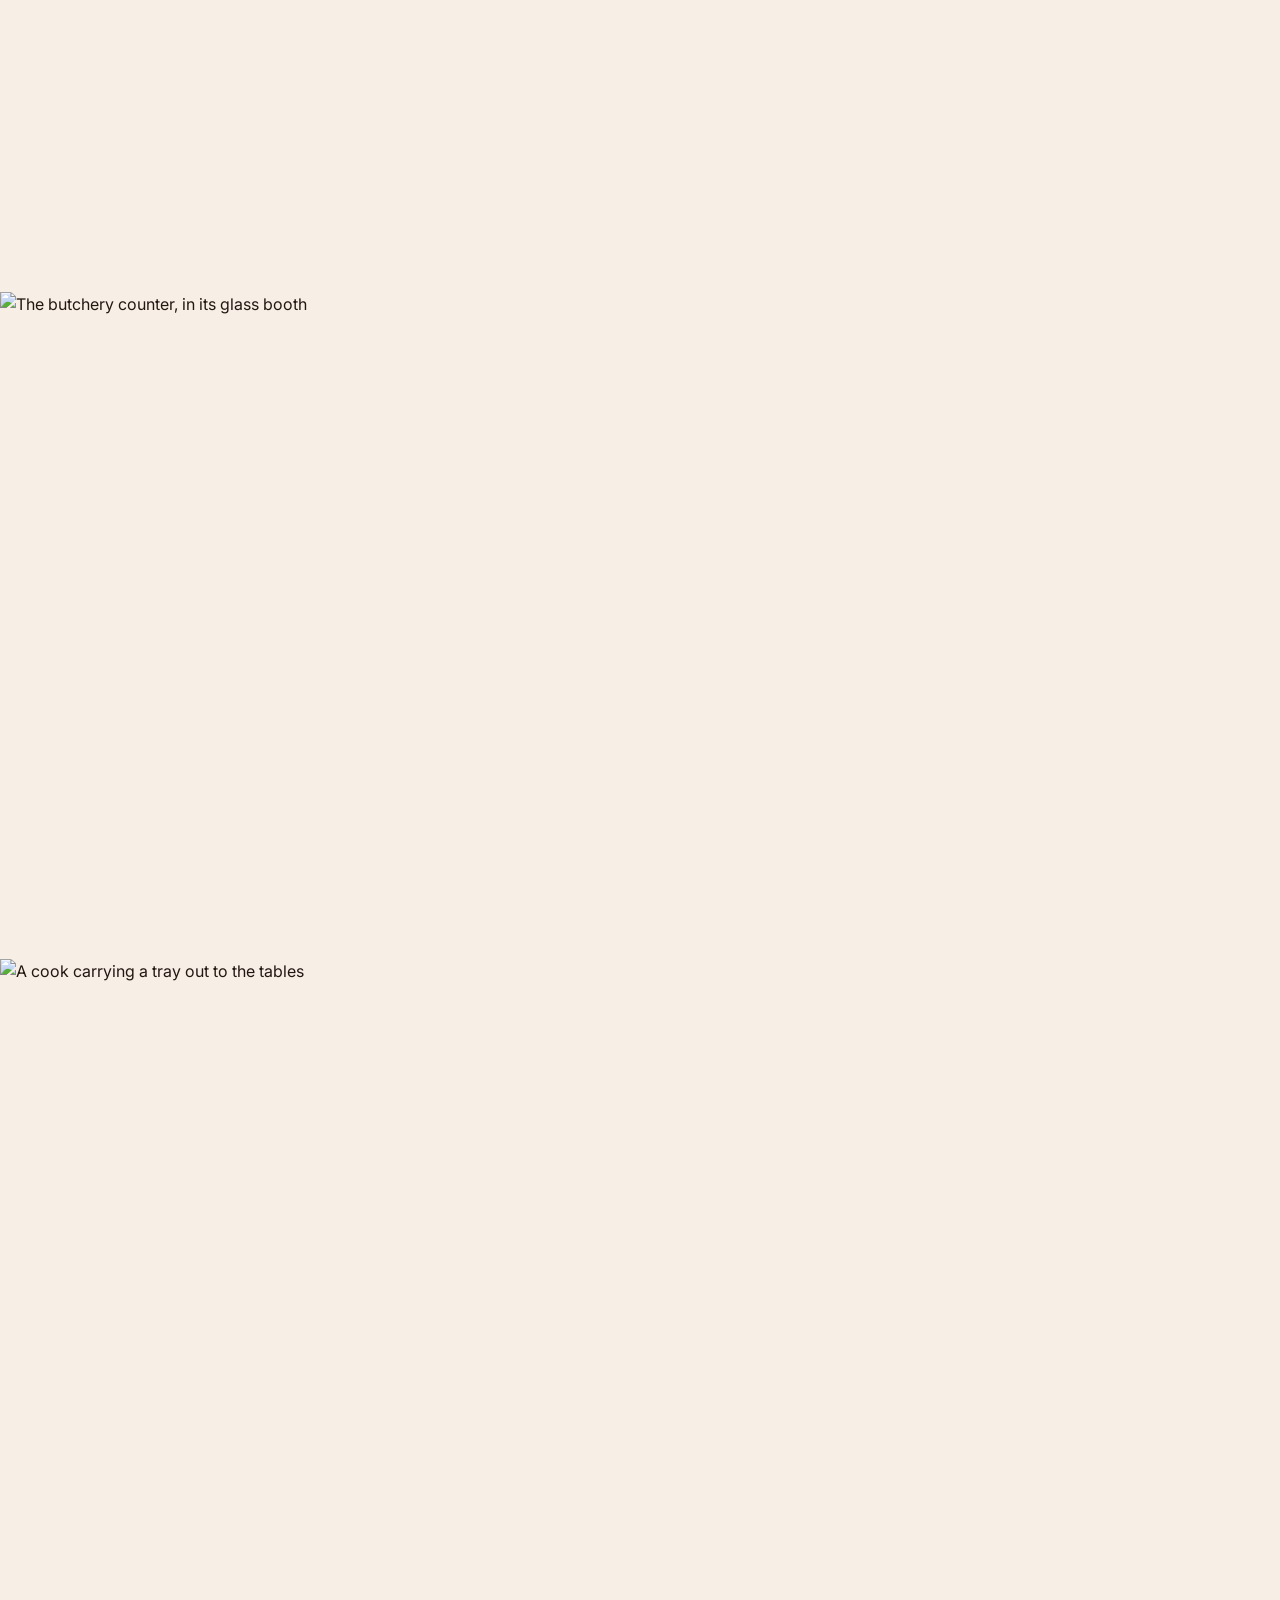
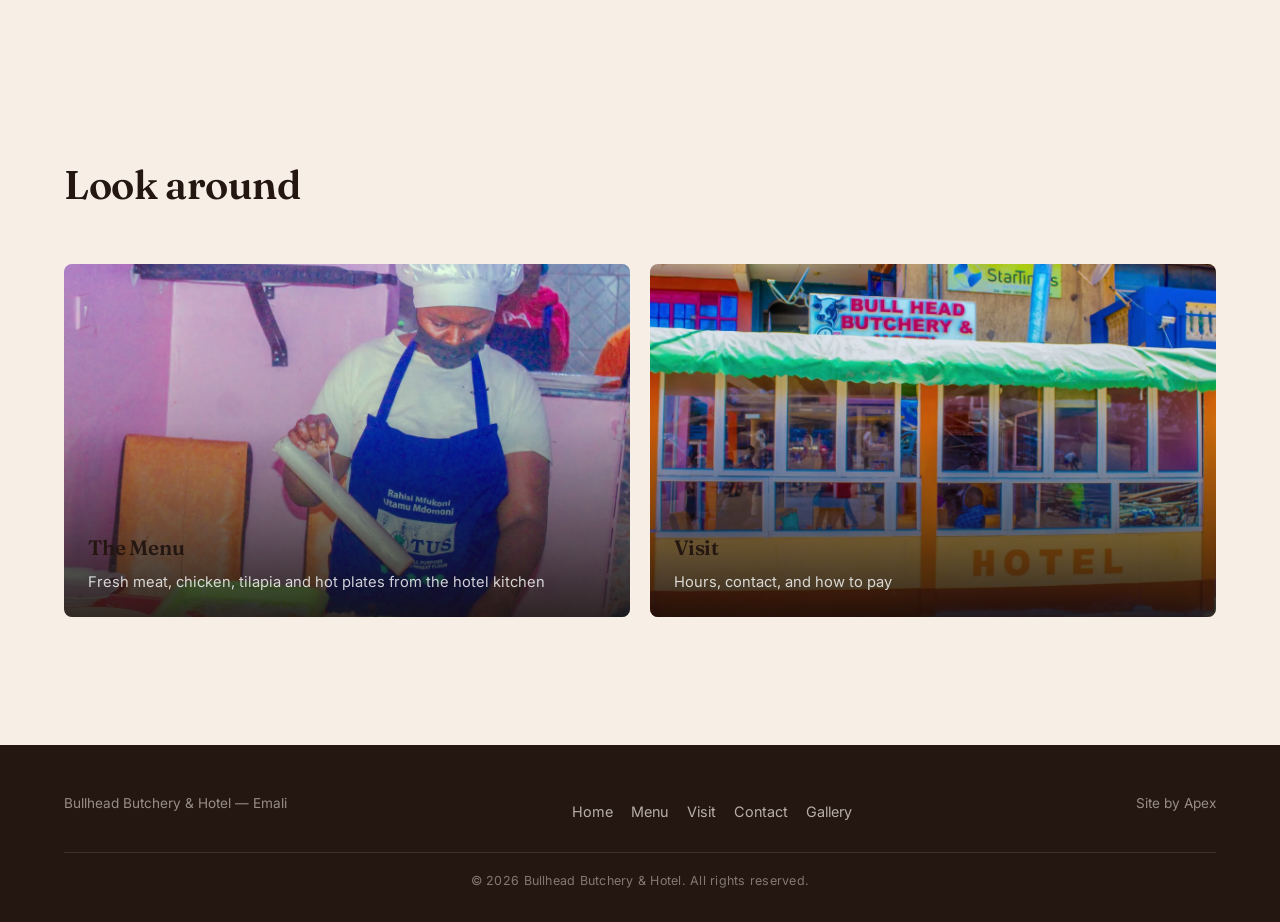
==== commit 7d9d2853: "Revert "Merge pull request #12 from Ricky112-creator/feat/depth-backgrounds" This reverts commit 812" ====
--- a/bullhead-site/index.html
+++ b/bullhead-site/index.html
@@ -30,7 +30,6 @@
 <link rel="stylesheet" href="css/relay.css?v=2">
 <link rel="stylesheet" href="css/bh-motion.css?v=1">
 <link rel="stylesheet" href="/css/stage.css?v=1">
-<link rel="stylesheet" href="/css/depth.css?v=1">
 </head>
  <!-- Google tag (gtag.js) -->
 <script async src="https://www.googletagmanager.com/gtag/js?id=G-BCYDGWD49X"></script>
@@ -80,7 +79,7 @@
 
   <!-- HERO -->
   <section class="hero" id="hero">
-    <div class="hero-media" data-hero-slides="/assets/img/reel/r-04.webp,/assets/img/reel/r-08.webp,/assets/img/reel/r-15.webp,/assets/img/reel/r-19.webp,/assets/img/reel/r-18.webp">
+    <div class="hero-media">
       <img src="assets/img/hero-storefront.webp" alt="Bull Head Butchery &amp; Hotel on the main road in Emali, under its green awning and 24/7 signboard" id="heroImg" fetchpriority="high" decoding="async" width="1920" height="864">
       <div class="hero-scrim"></div>
       <div id="splineLayer" class="spline-hero-layer"></div>
@@ -303,9 +302,9 @@
         <a href="/contact">Contact</a>
        <a href="/gallery">Gallery</a>
       </div>
+      <a href="https://wa.me/254789077483" target="_blank" rel="noopener">Site by Apex</a>
     </div>
     <p class="footer-legal">&copy; <span class="js-year">2026</span> <span data-sw="Bullhead Butchery &amp; Hotel. Haki zote zimehifadhiwa.">Bullhead Butchery &amp; Hotel. All rights reserved.</span></p>
-      <p class="apex-credit">Digital ordering platform built by <a href="https://apex-studios-8xq.pages.dev/" target="_blank" rel="noopener">Apex Studio</a>.</p>
   </footer>
   <button id="installBtn" class="install-btn" hidden>
     <svg width="18" height="18" viewBox="0 0 24 24" fill="none" stroke="currentColor" stroke-width="2" stroke-linecap="round" stroke-linejoin="round"><path d="M12 3v12"/><path d="M7 10l5 5 5-5"/><path d="M5 21h14"/></svg>
@@ -437,7 +436,5 @@
 })();
 </script>
 <script src="/js/stage.js?v=1"></script>
-<script defer src="/js/hero.js?v=1"></script>
-<script defer src="/js/depth.js?v=1"></script>
 </body>
 </html>
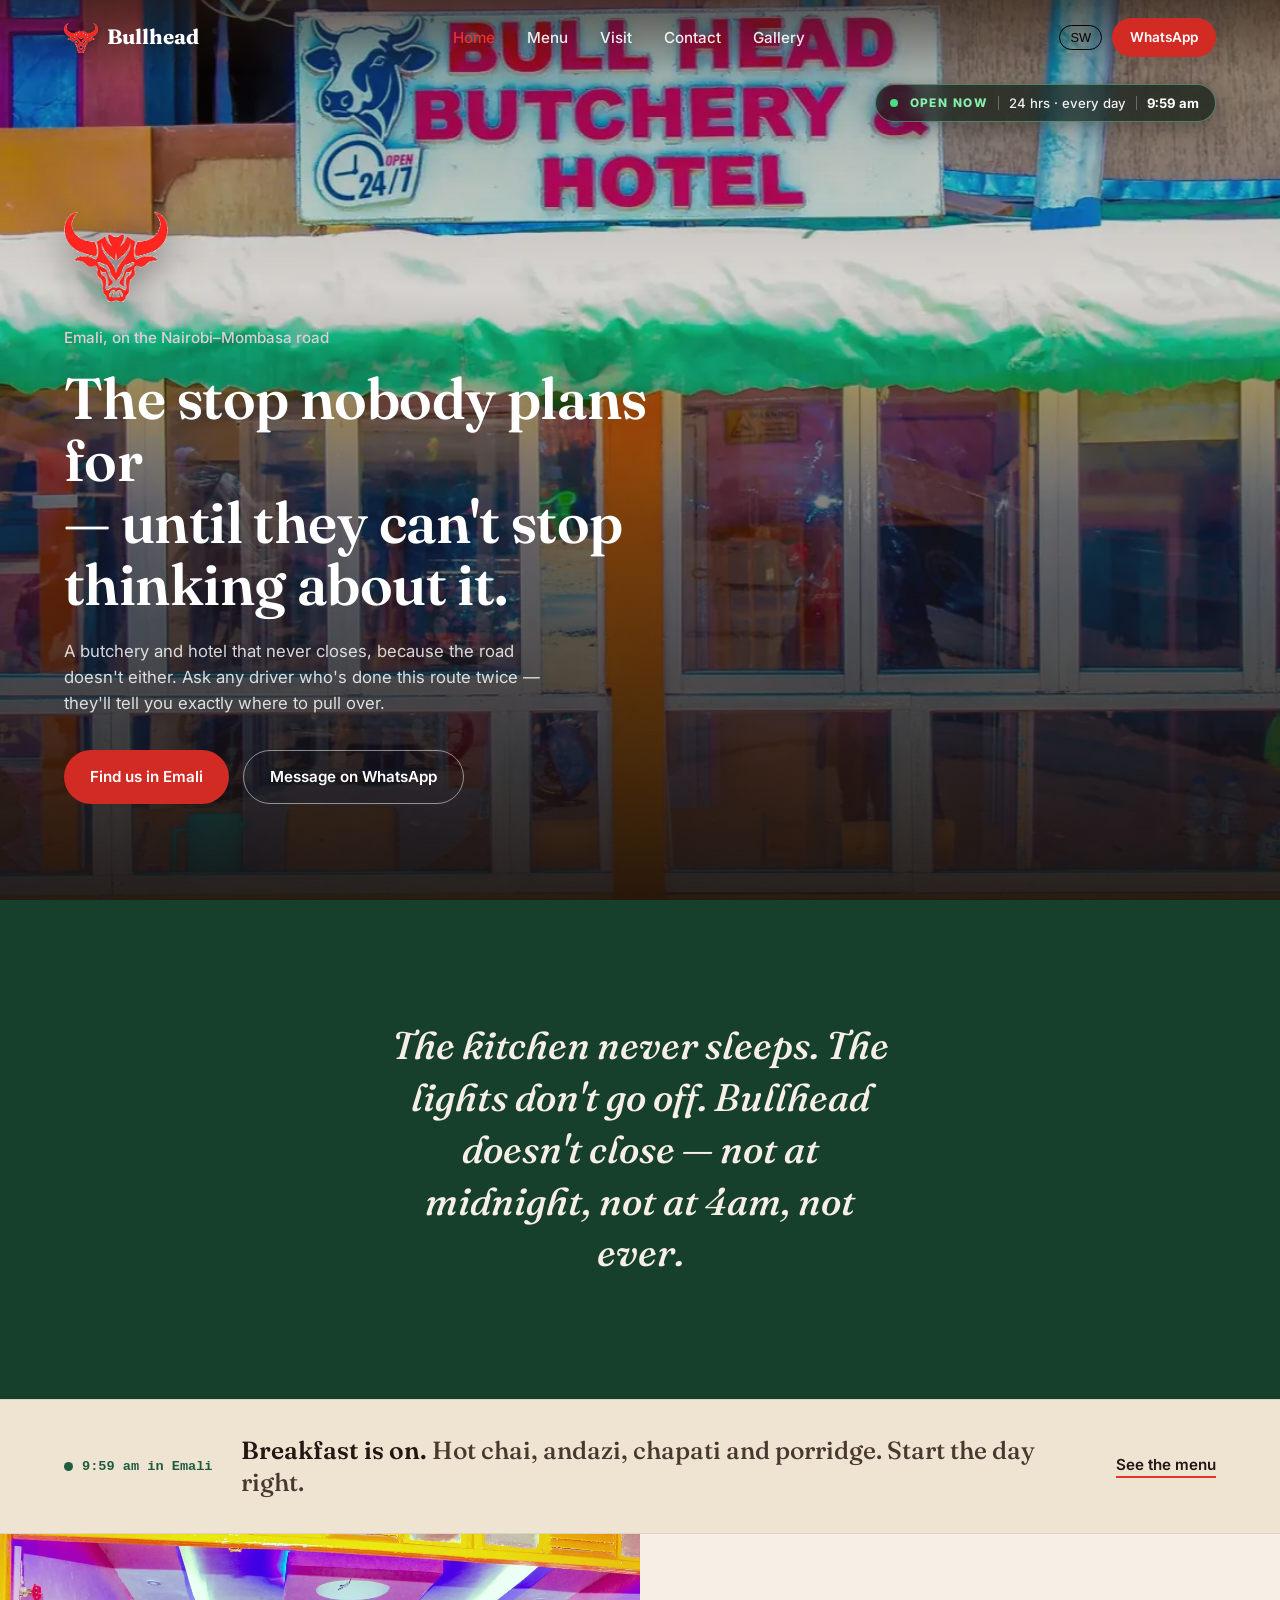
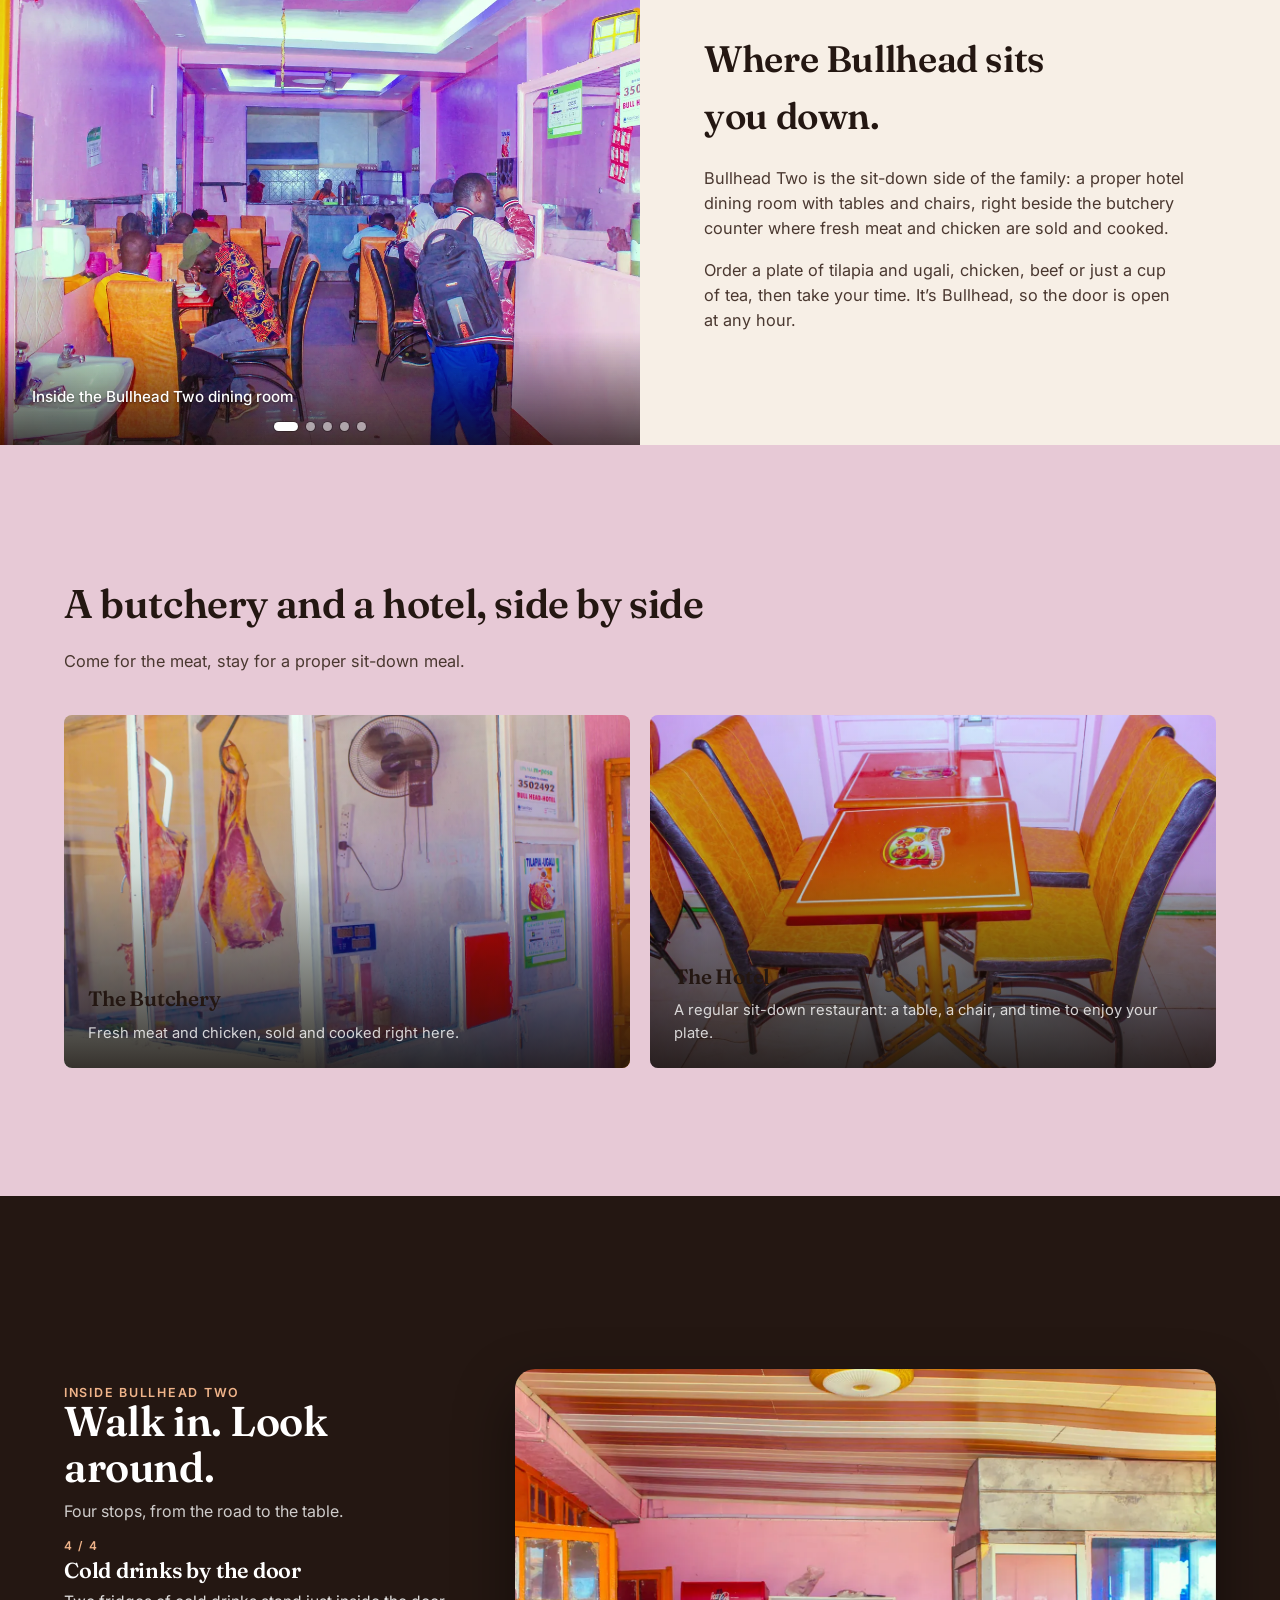
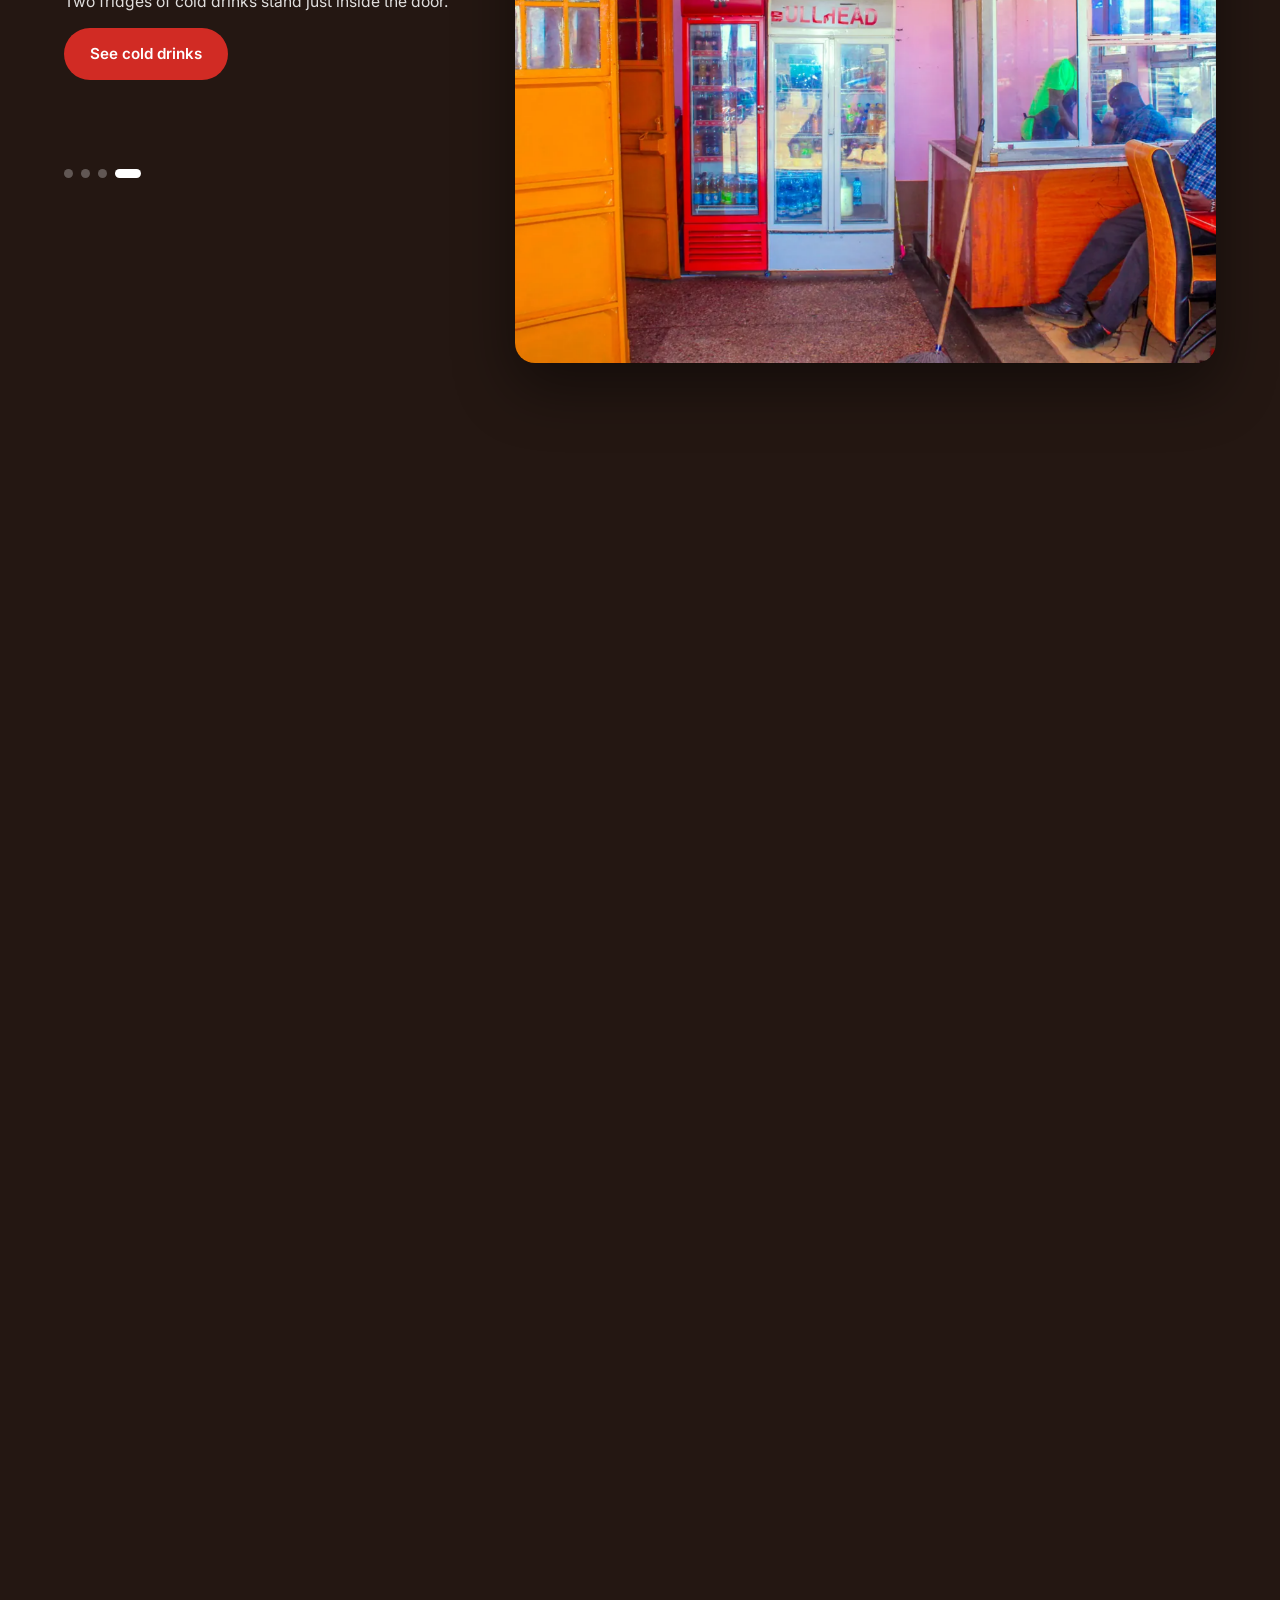
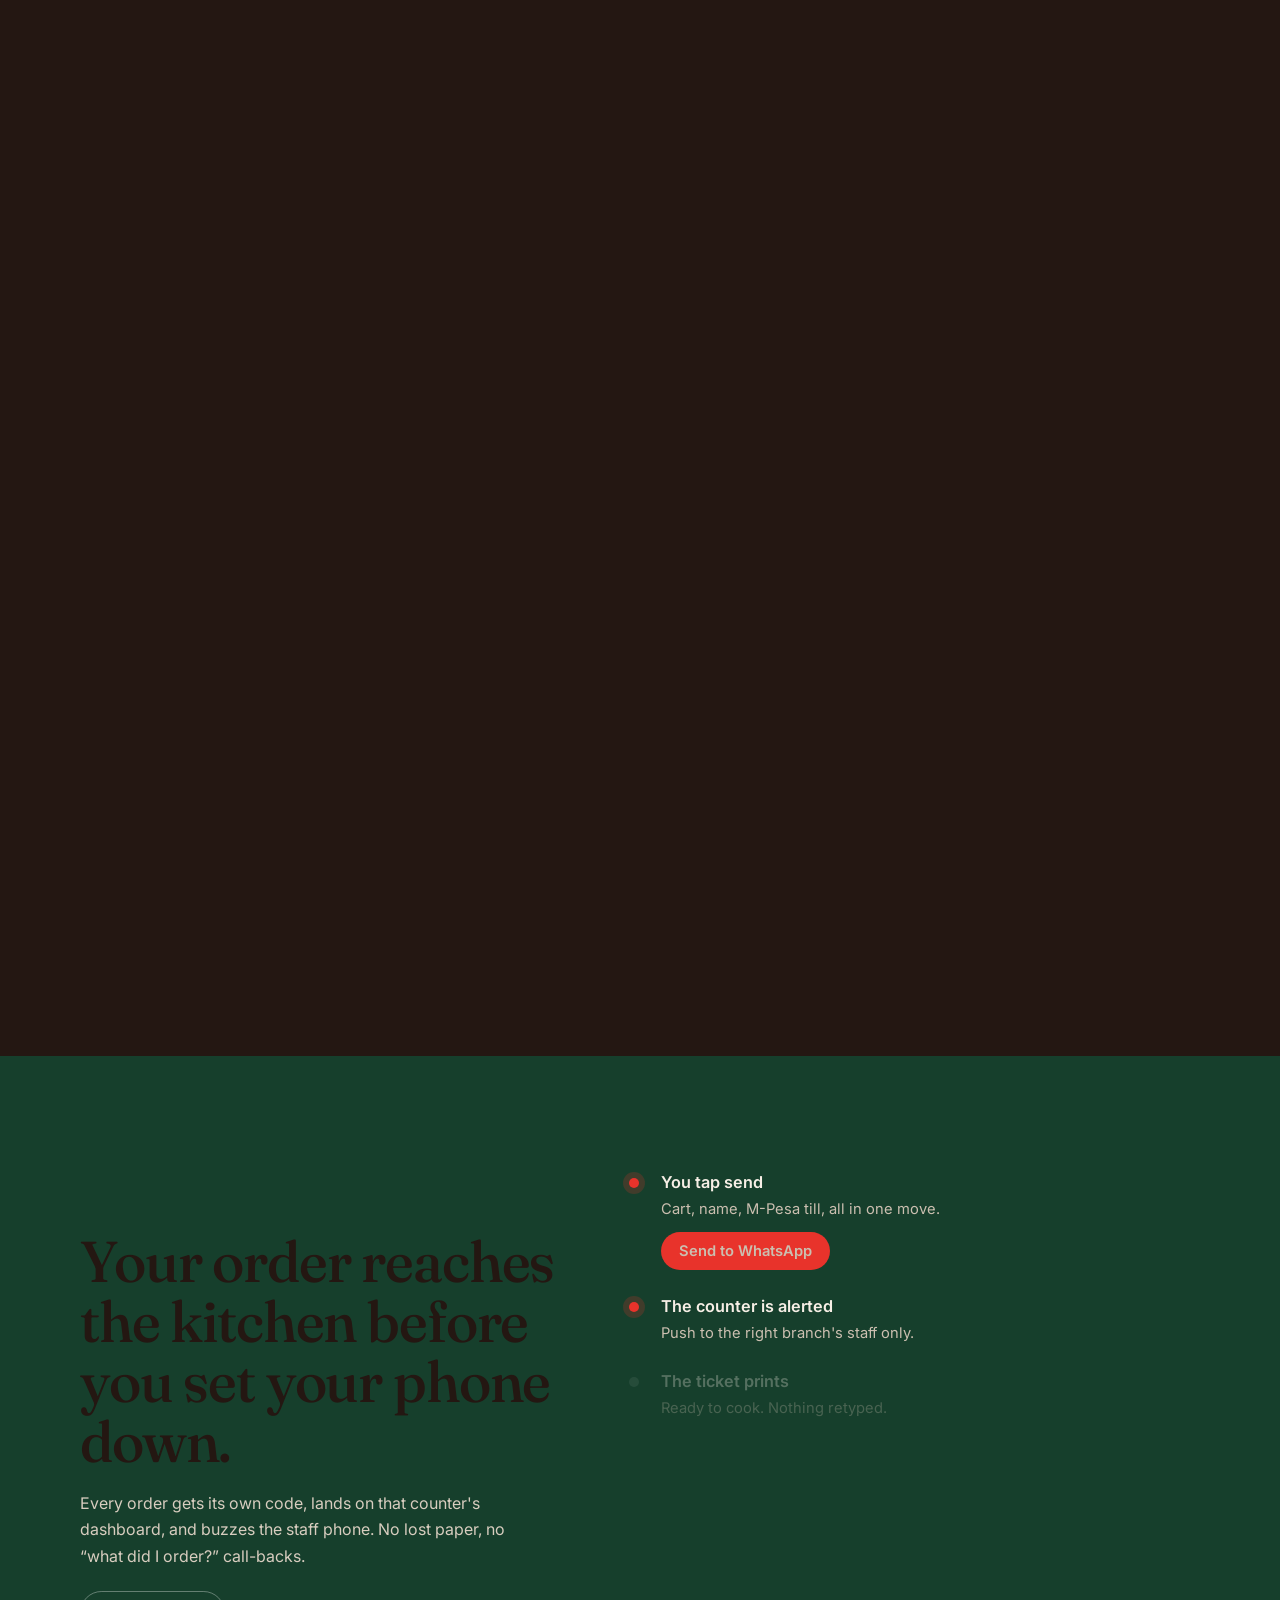
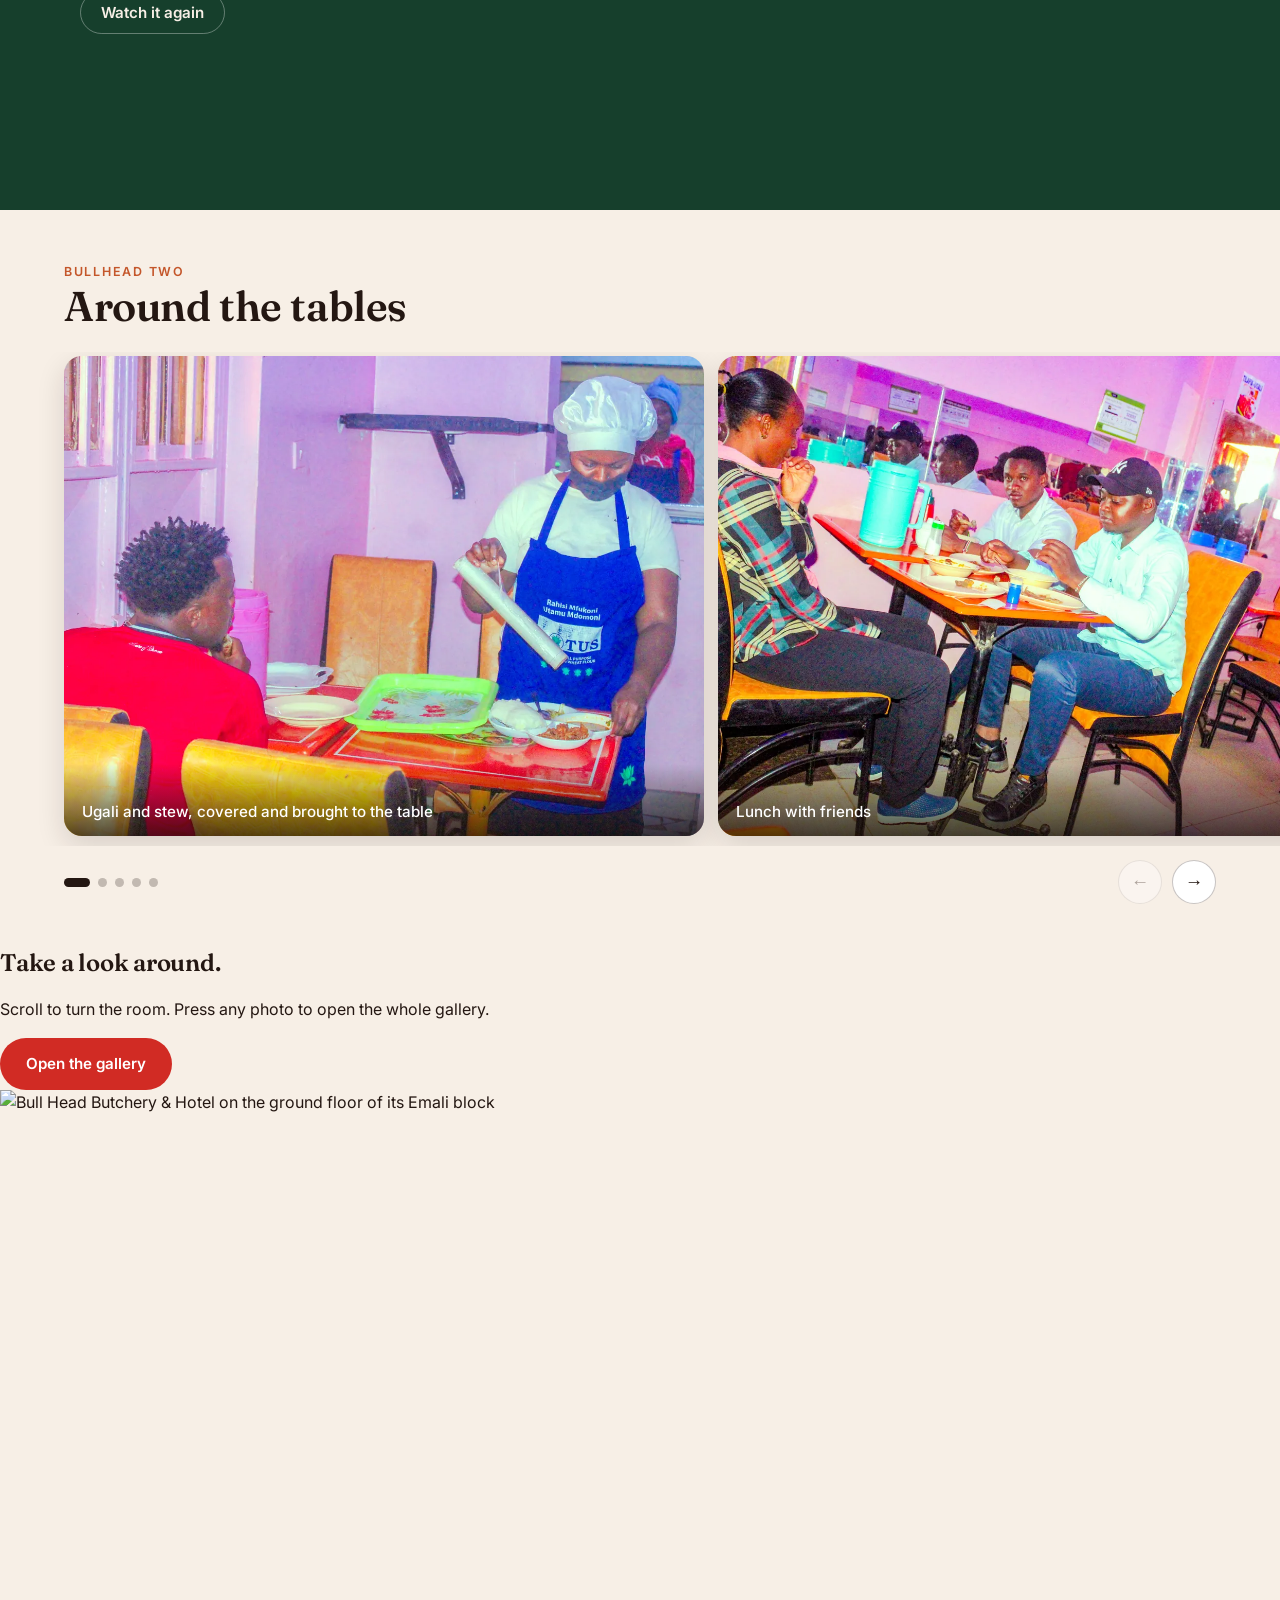
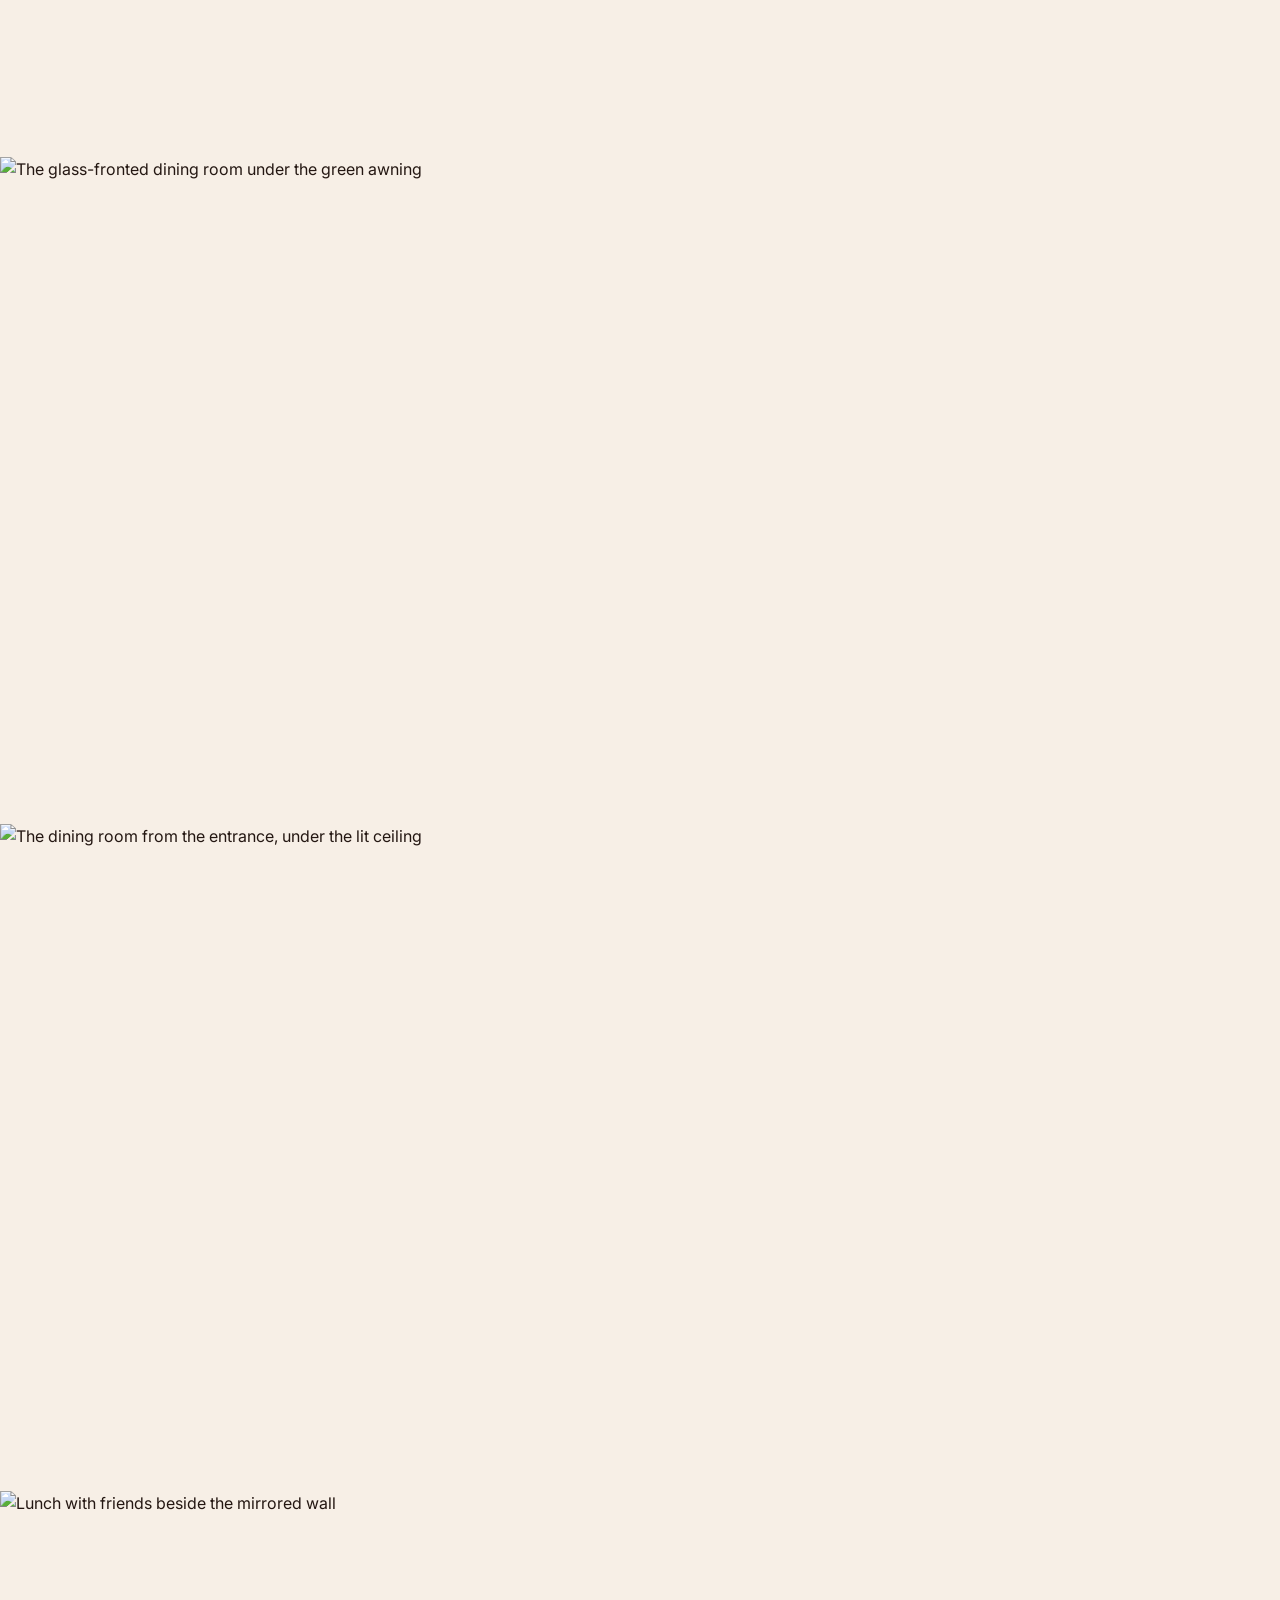
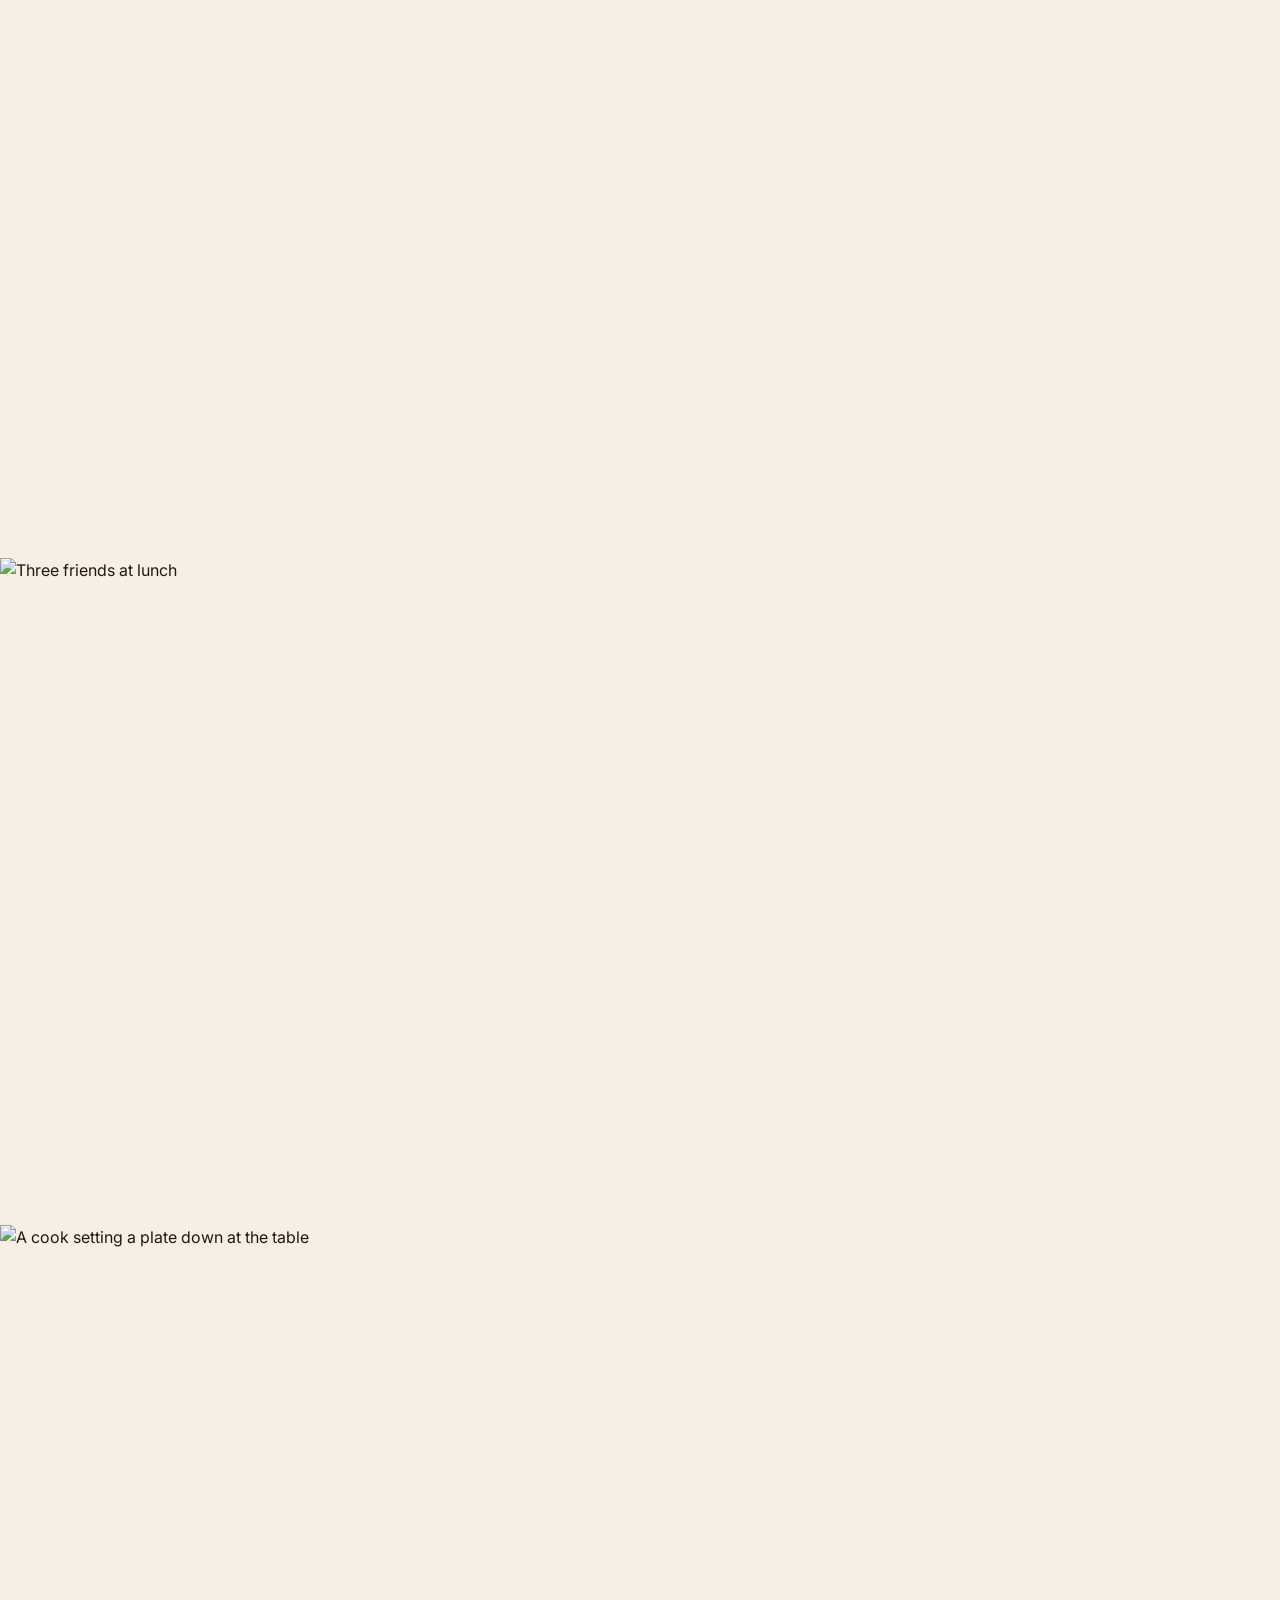
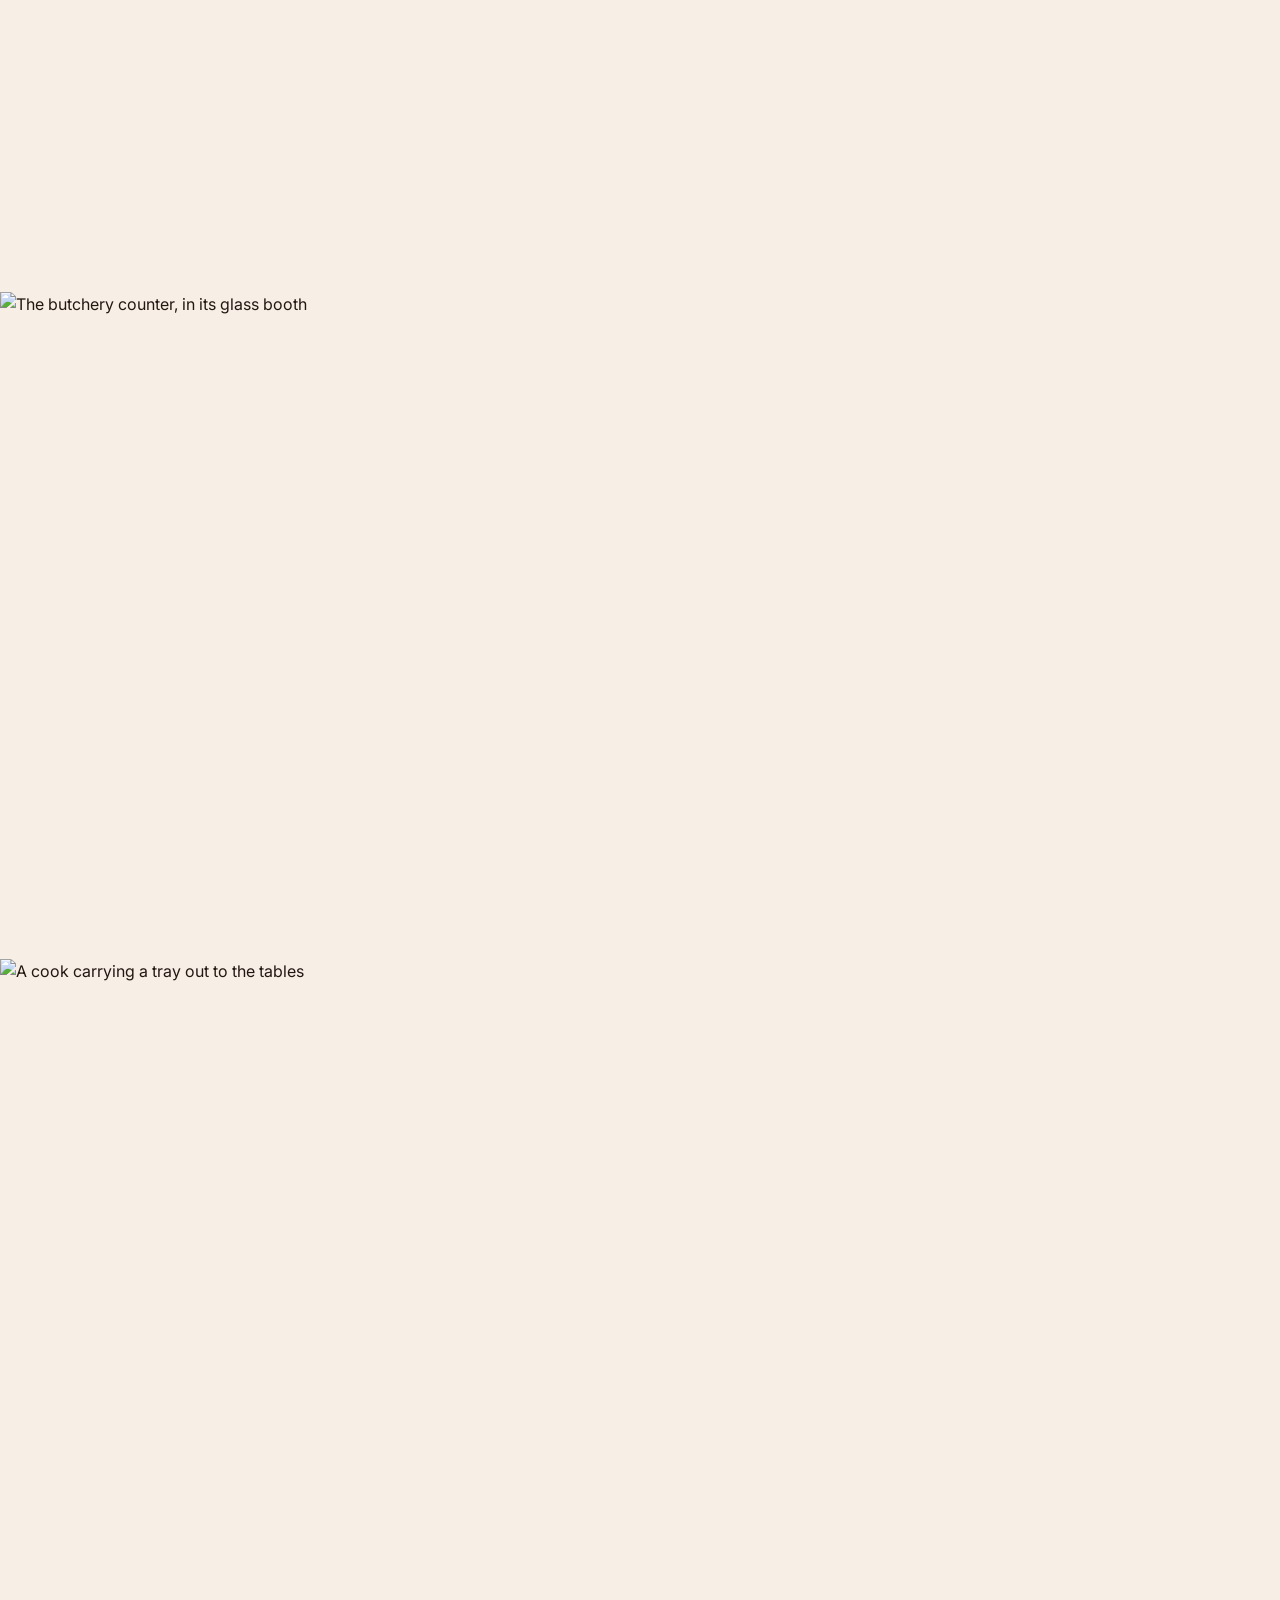
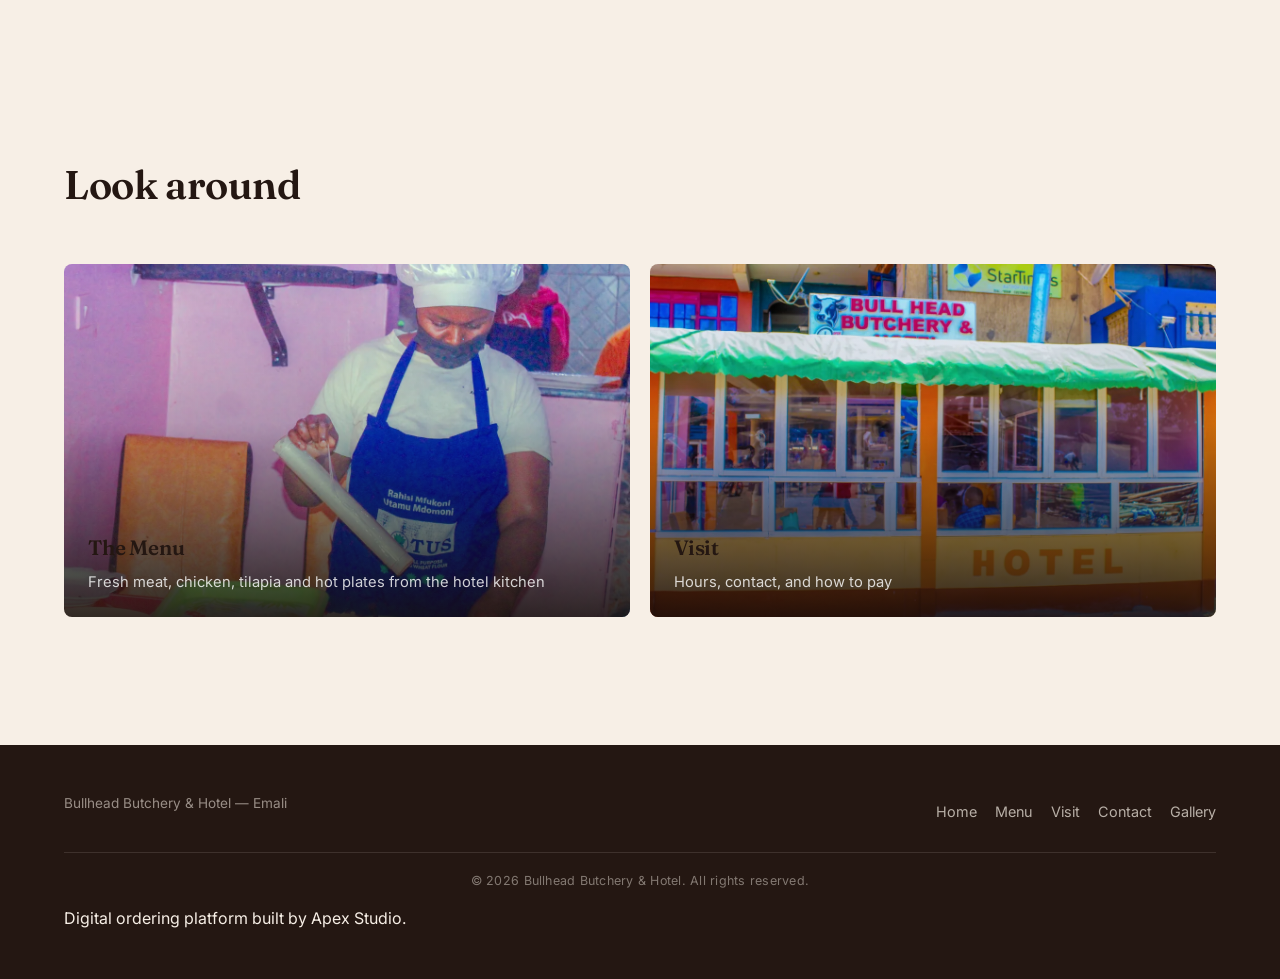
==== commit b62d8a2e: "Reapply "Merge pull request #12 from Ricky112-creator/feat/depth-backgrounds" This reverts commit 7d" ====
--- a/bullhead-site/index.html
+++ b/bullhead-site/index.html
@@ -30,6 +30,7 @@
 <link rel="stylesheet" href="css/relay.css?v=2">
 <link rel="stylesheet" href="css/bh-motion.css?v=1">
 <link rel="stylesheet" href="/css/stage.css?v=1">
+<link rel="stylesheet" href="/css/depth.css?v=1">
 </head>
  <!-- Google tag (gtag.js) -->
 <script async src="https://www.googletagmanager.com/gtag/js?id=G-BCYDGWD49X"></script>
@@ -79,7 +80,7 @@
 
   <!-- HERO -->
   <section class="hero" id="hero">
-    <div class="hero-media">
+    <div class="hero-media" data-hero-slides="/assets/img/reel/r-04.webp,/assets/img/reel/r-08.webp,/assets/img/reel/r-15.webp,/assets/img/reel/r-19.webp,/assets/img/reel/r-18.webp">
       <img src="assets/img/hero-storefront.webp" alt="Bull Head Butchery &amp; Hotel on the main road in Emali, under its green awning and 24/7 signboard" id="heroImg" fetchpriority="high" decoding="async" width="1920" height="864">
       <div class="hero-scrim"></div>
       <div id="splineLayer" class="spline-hero-layer"></div>
@@ -302,9 +303,9 @@
         <a href="/contact">Contact</a>
        <a href="/gallery">Gallery</a>
       </div>
-      <a href="https://wa.me/254789077483" target="_blank" rel="noopener">Site by Apex</a>
     </div>
     <p class="footer-legal">&copy; <span class="js-year">2026</span> <span data-sw="Bullhead Butchery &amp; Hotel. Haki zote zimehifadhiwa.">Bullhead Butchery &amp; Hotel. All rights reserved.</span></p>
+      <p class="apex-credit">Digital ordering platform built by <a href="https://apex-studios-8xq.pages.dev/" target="_blank" rel="noopener">Apex Studio</a>.</p>
   </footer>
   <button id="installBtn" class="install-btn" hidden>
     <svg width="18" height="18" viewBox="0 0 24 24" fill="none" stroke="currentColor" stroke-width="2" stroke-linecap="round" stroke-linejoin="round"><path d="M12 3v12"/><path d="M7 10l5 5 5-5"/><path d="M5 21h14"/></svg>
@@ -436,5 +437,7 @@
 })();
 </script>
 <script src="/js/stage.js?v=1"></script>
+<script defer src="/js/hero.js?v=1"></script>
+<script defer src="/js/depth.js?v=1"></script>
 </body>
 </html>
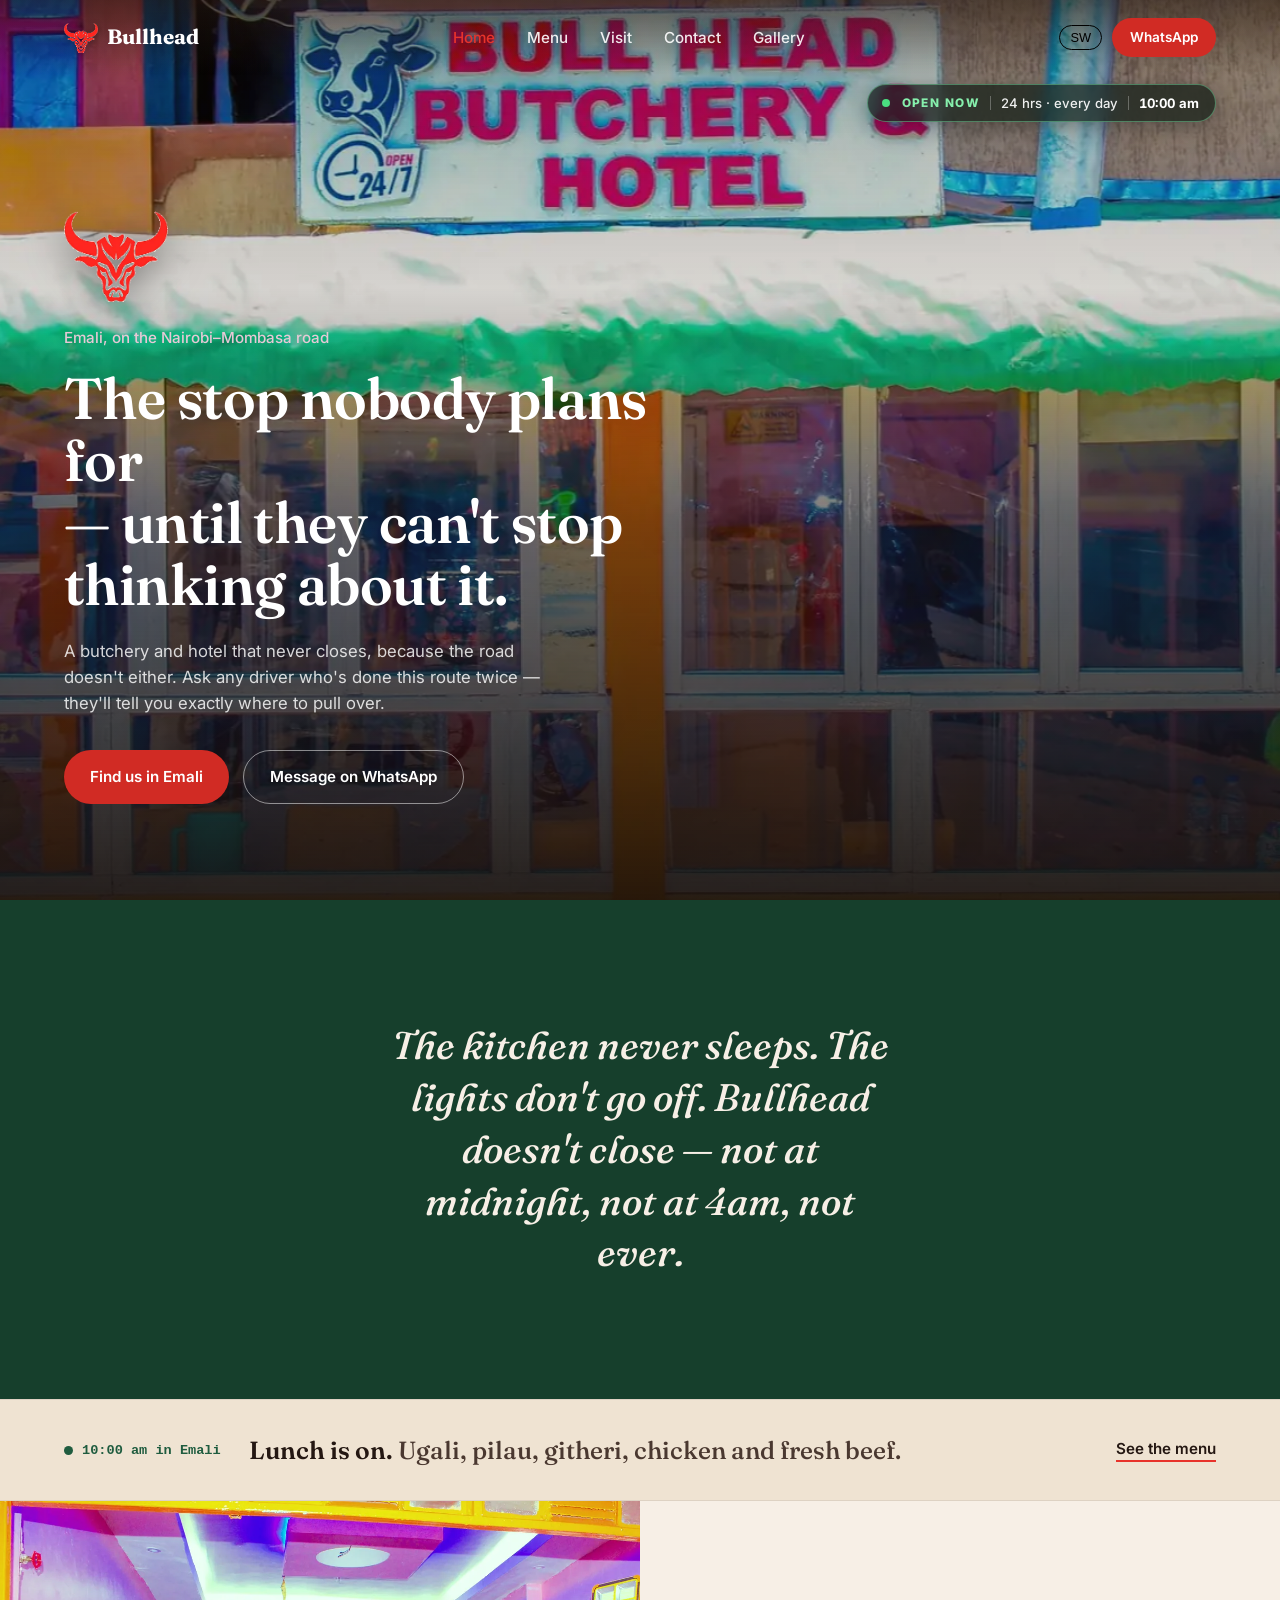
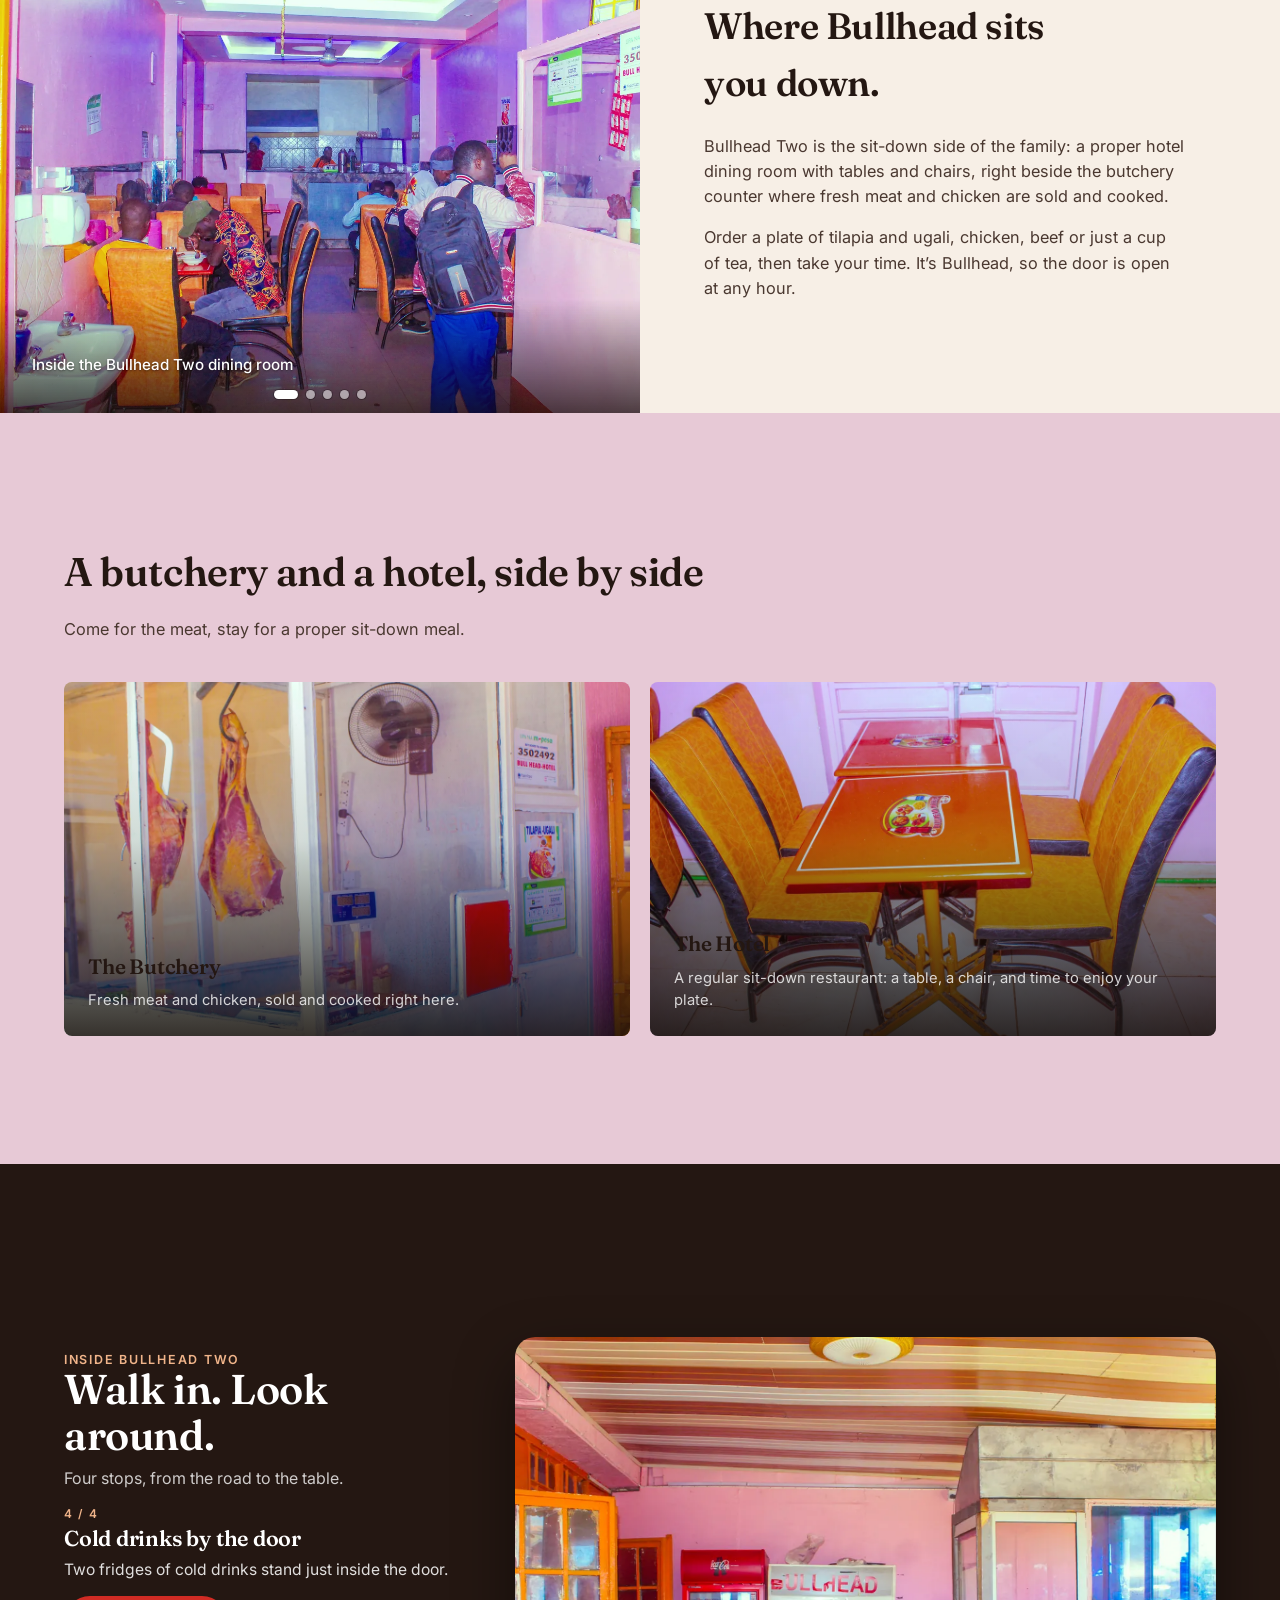
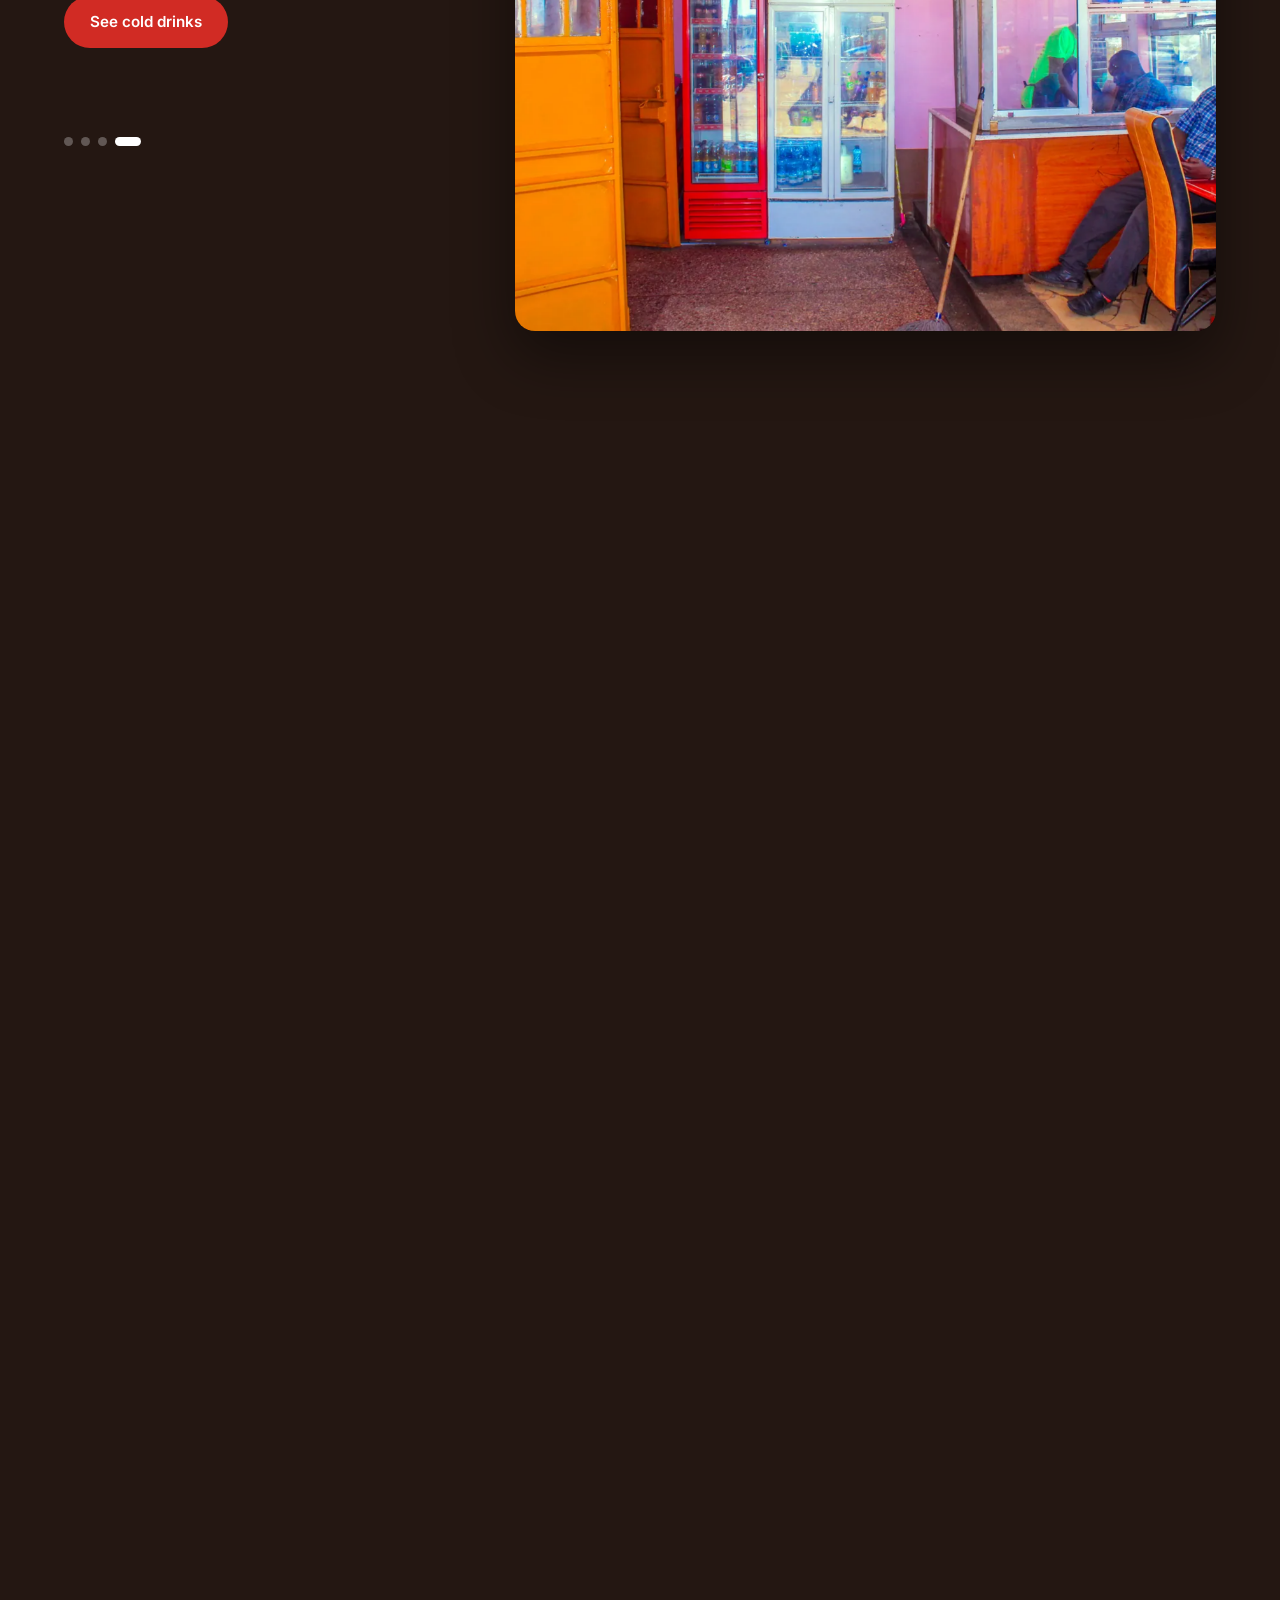
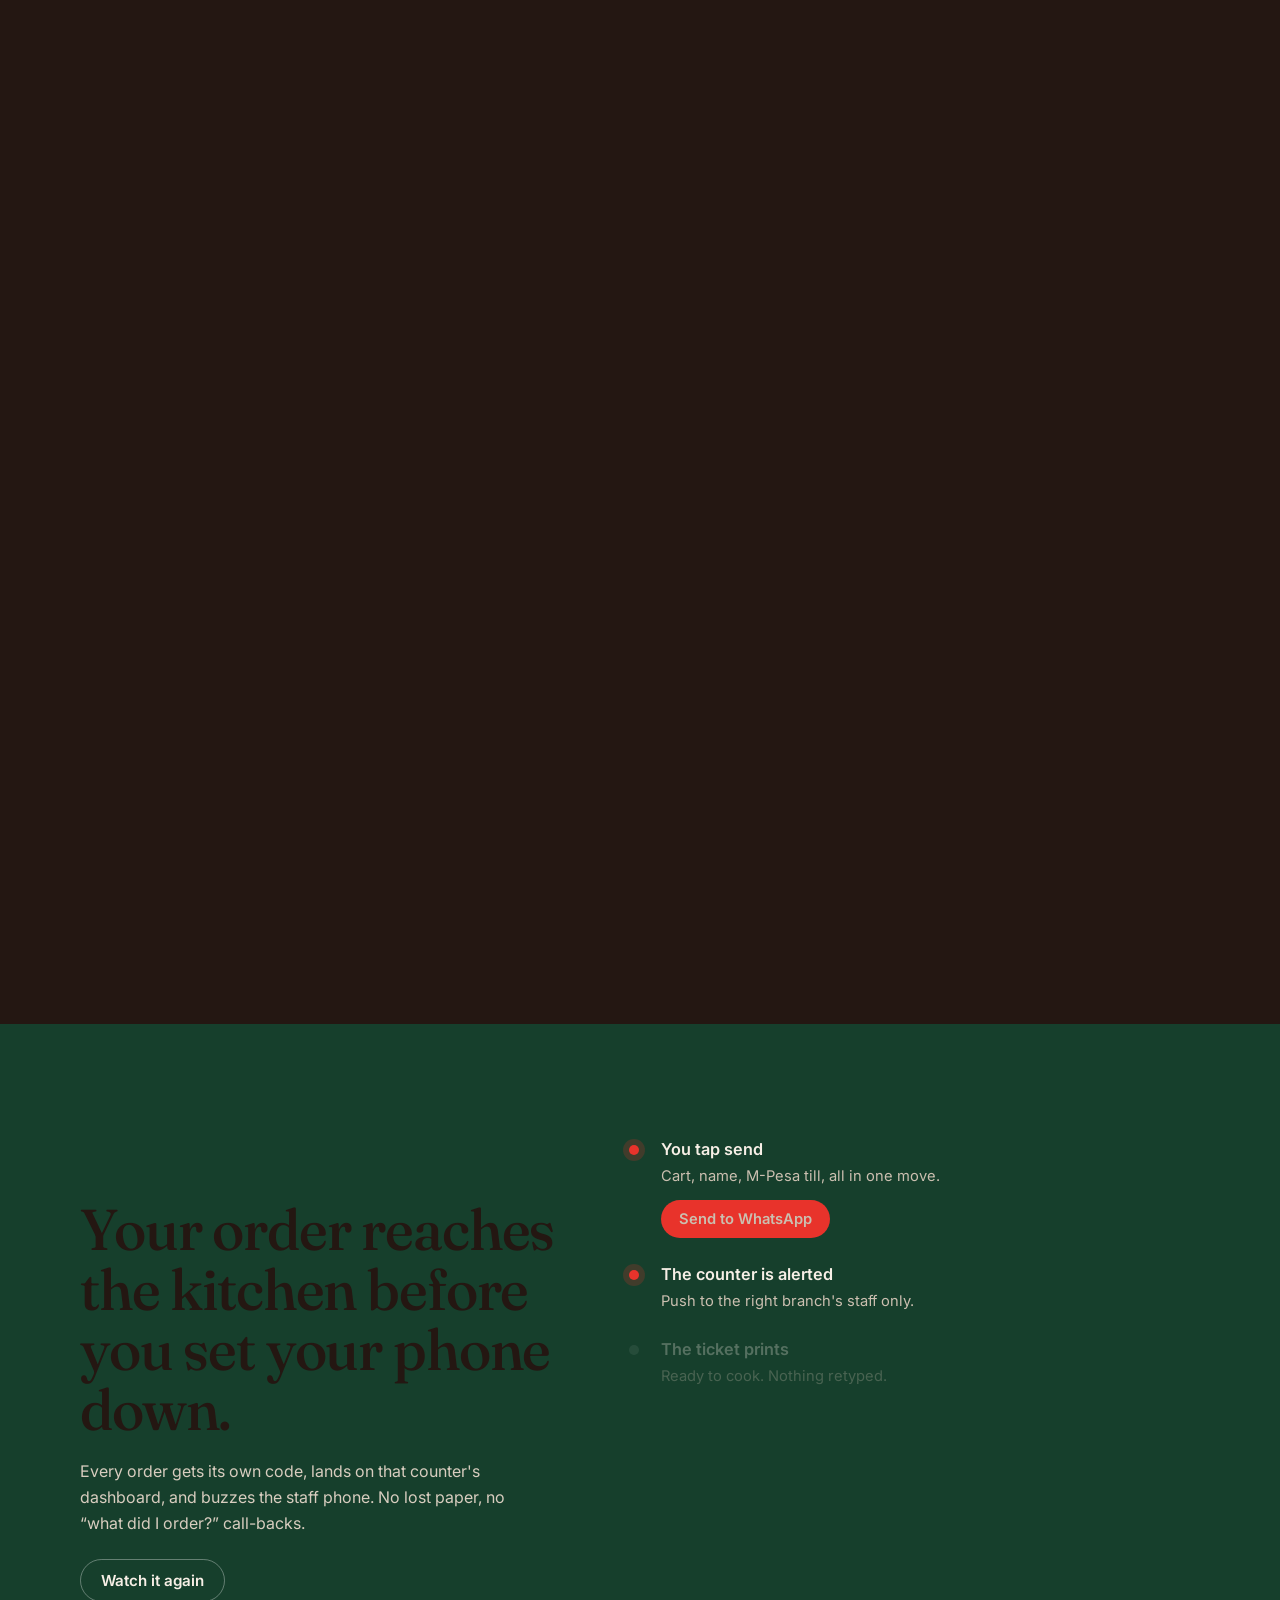
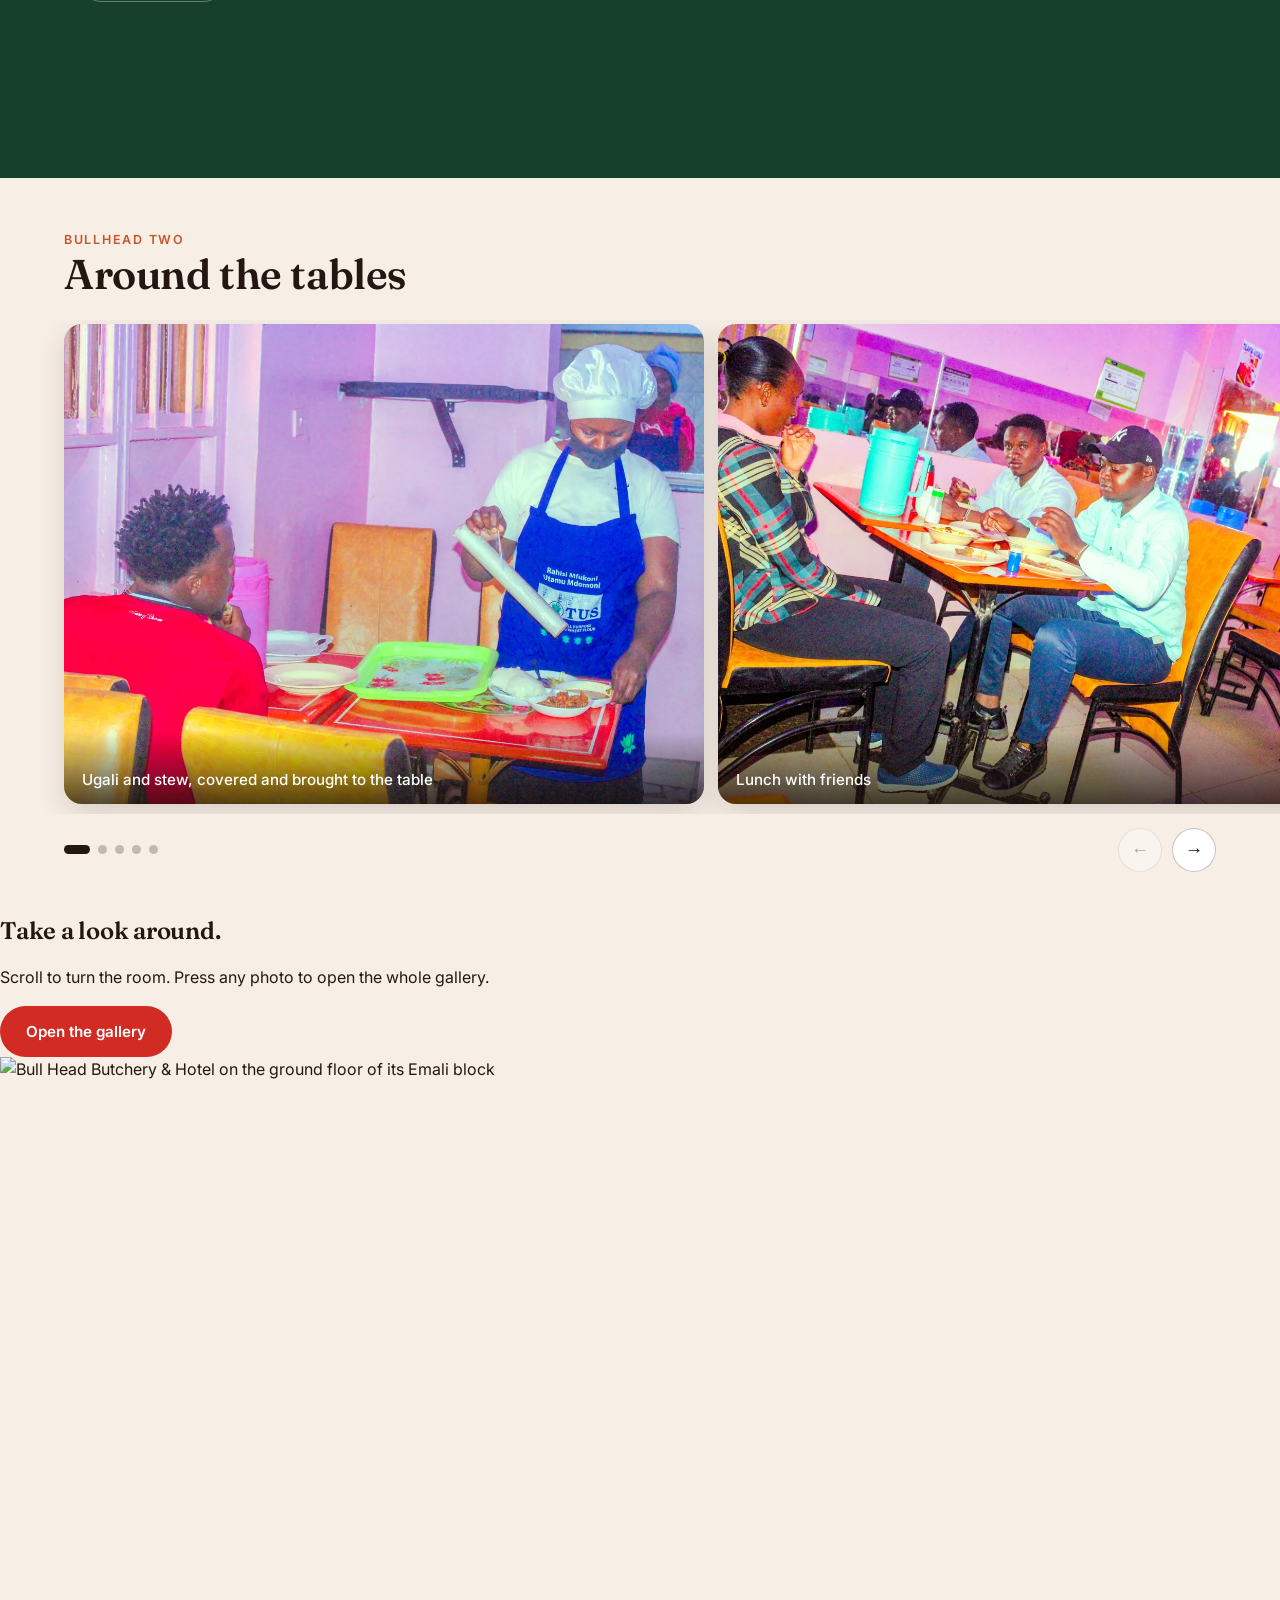
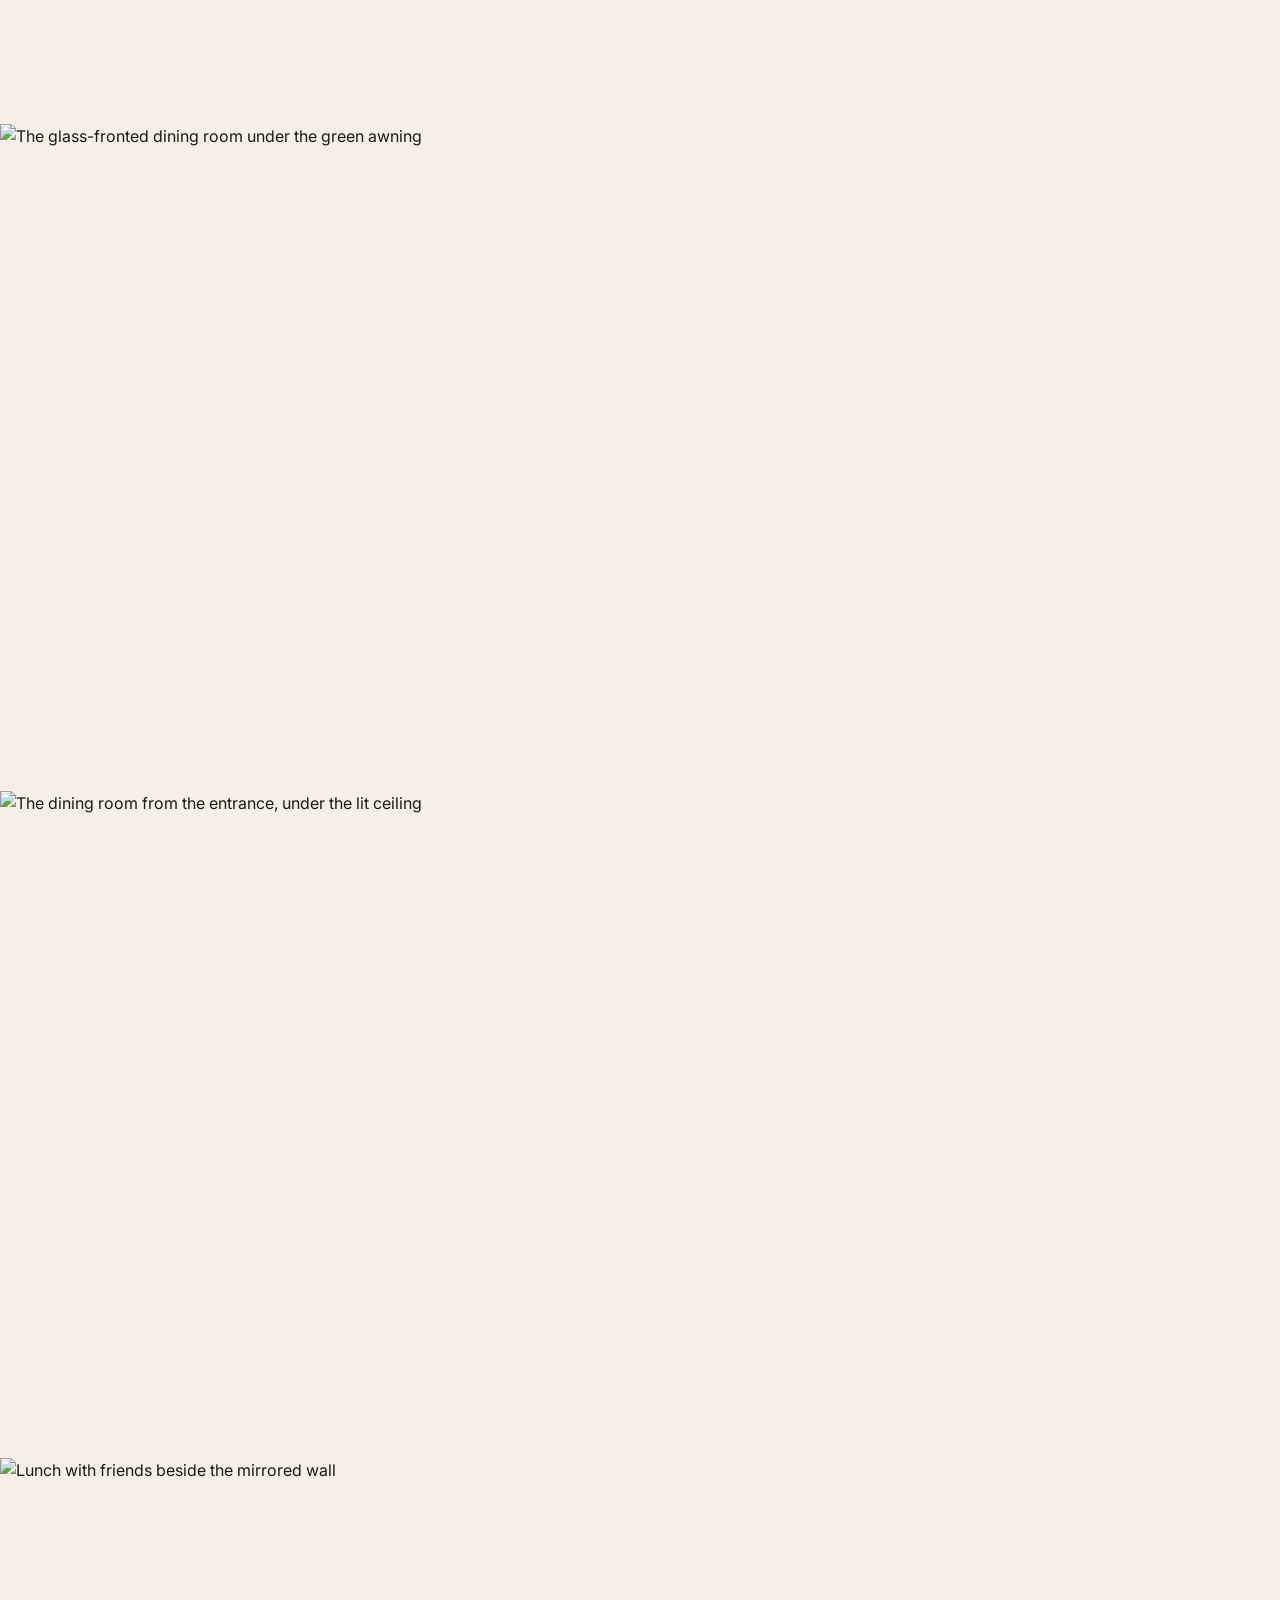
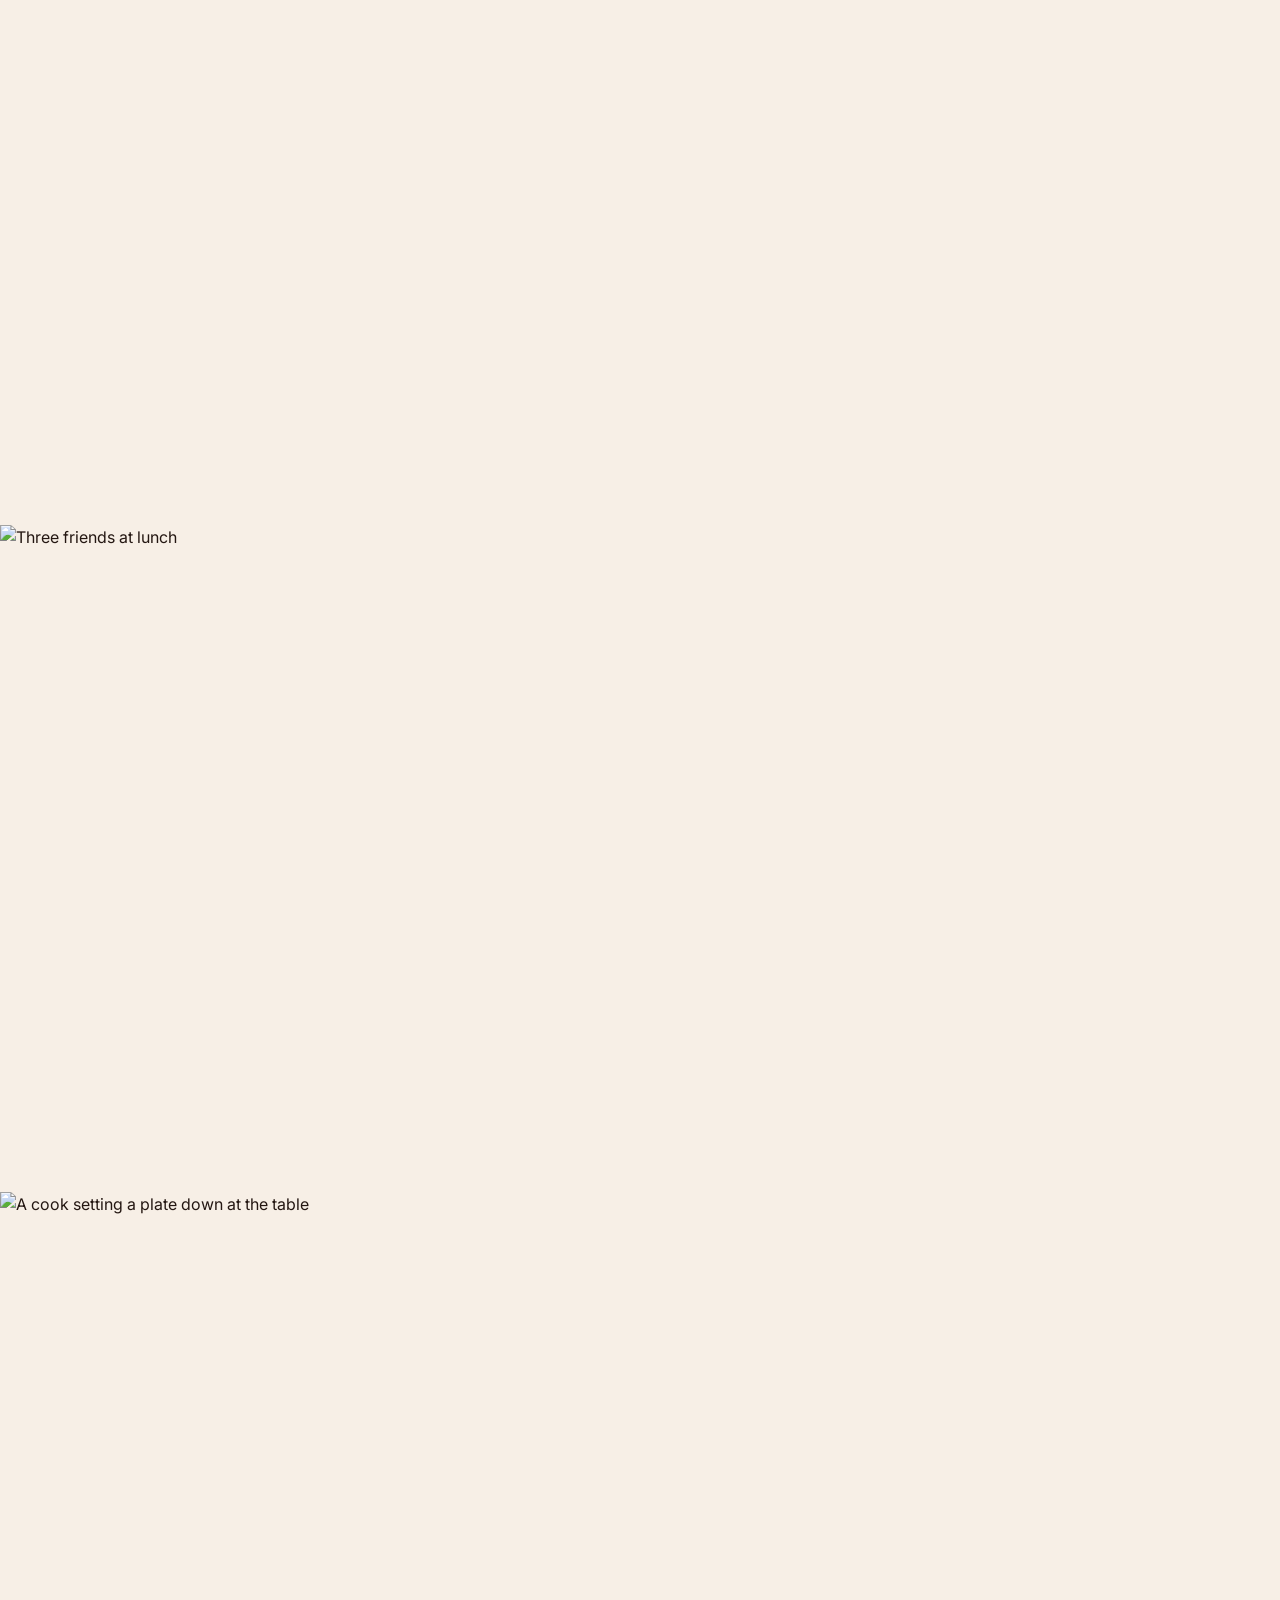
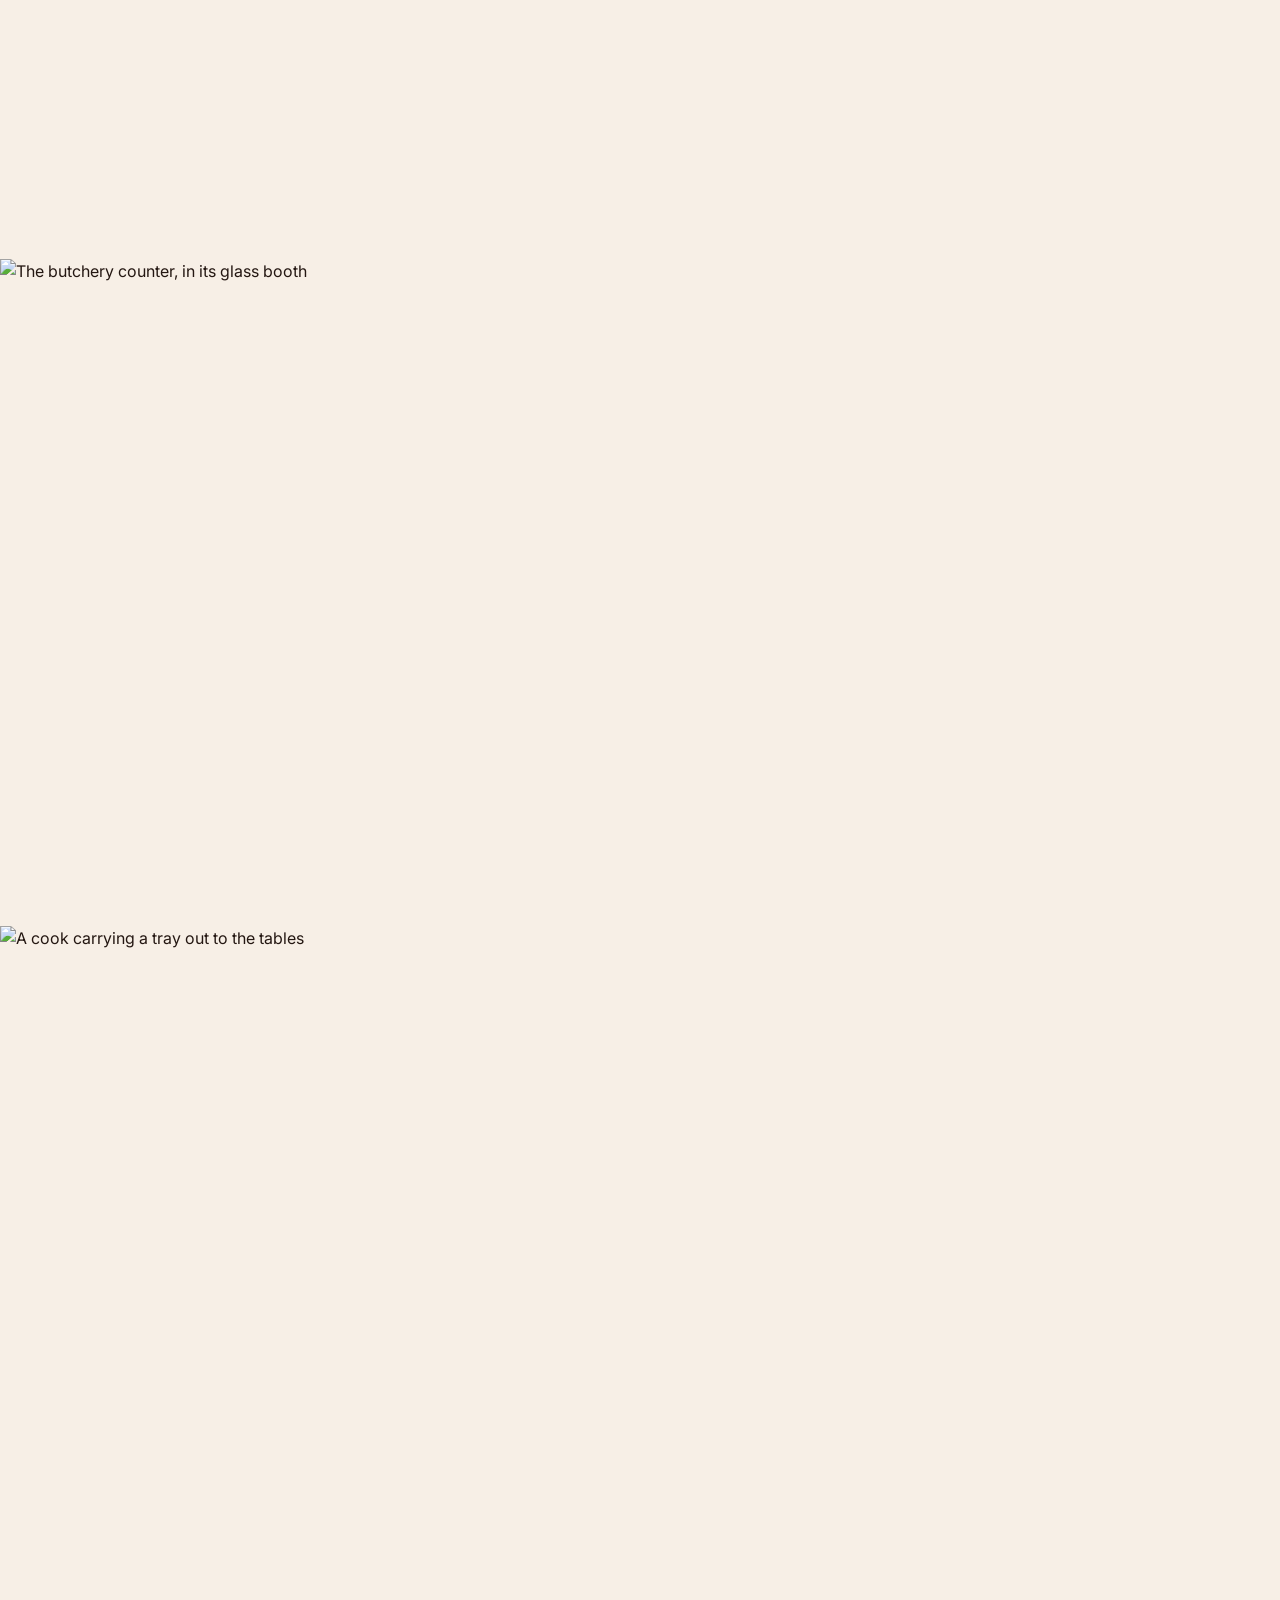
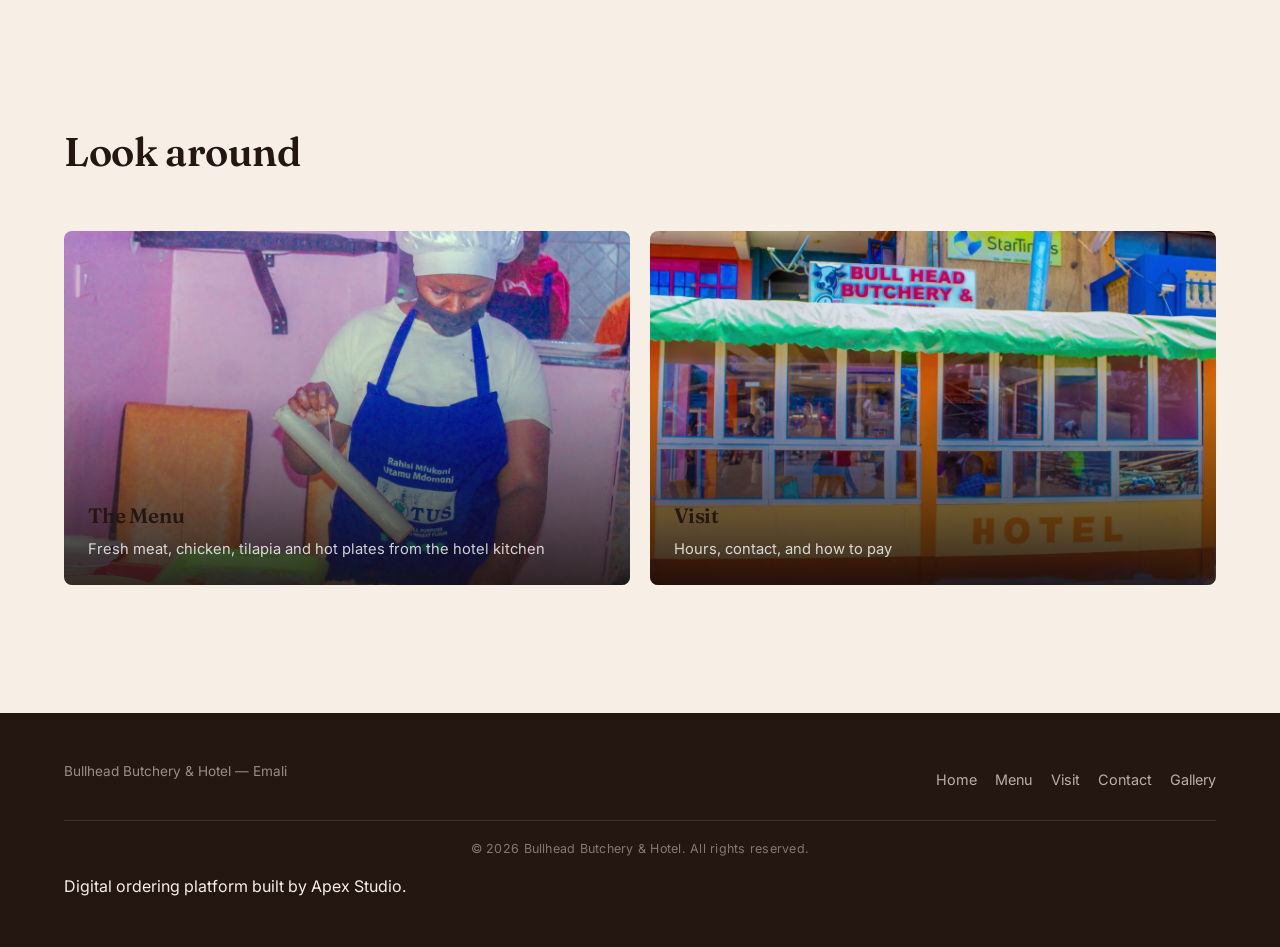
==== commit c1ba74d1: "Mobile action bar (Order / WhatsApp / Call / Map) on home, visit and gallery Only the action bar fro" ====
--- a/bullhead-site/index.html
+++ b/bullhead-site/index.html
@@ -31,6 +31,8 @@
 <link rel="stylesheet" href="css/bh-motion.css?v=1">
 <link rel="stylesheet" href="/css/stage.css?v=1">
 <link rel="stylesheet" href="/css/depth.css?v=1">
+<meta name="bh-actions" content='{"wa":"https://wa.me/254720707323","tel":"+254720707323","map":"https://www.google.com/maps/search/?api=1&amp;query=Bullhead+Hotel+and+Butchery+2+Emali"}'>
+<link rel="stylesheet" href="/css/actionbar.css?v=1">
 </head>
  <!-- Google tag (gtag.js) -->
 <script async src="https://www.googletagmanager.com/gtag/js?id=G-BCYDGWD49X"></script>
@@ -439,5 +441,6 @@
 <script src="/js/stage.js?v=1"></script>
 <script defer src="/js/hero.js?v=1"></script>
 <script defer src="/js/depth.js?v=1"></script>
+<script defer src="/js/actionbar.js?v=1"></script>
 </body>
 </html>
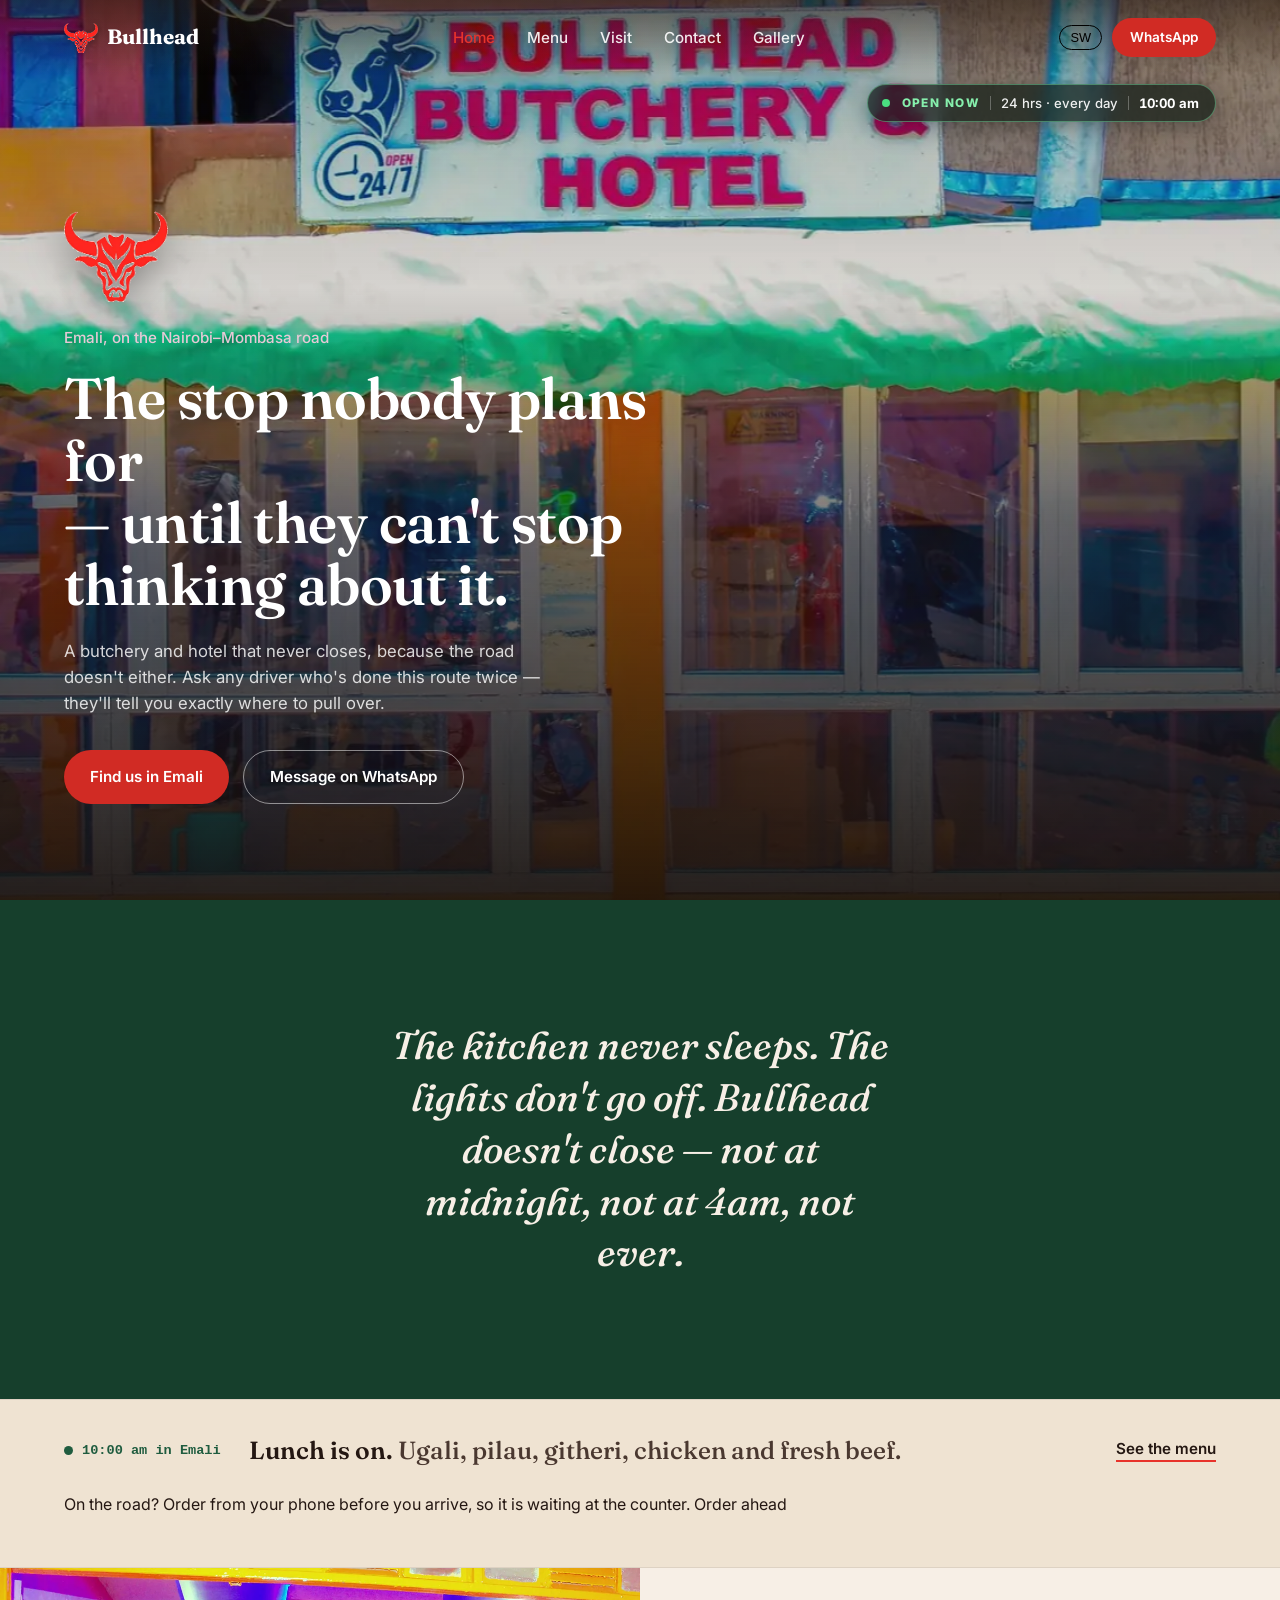
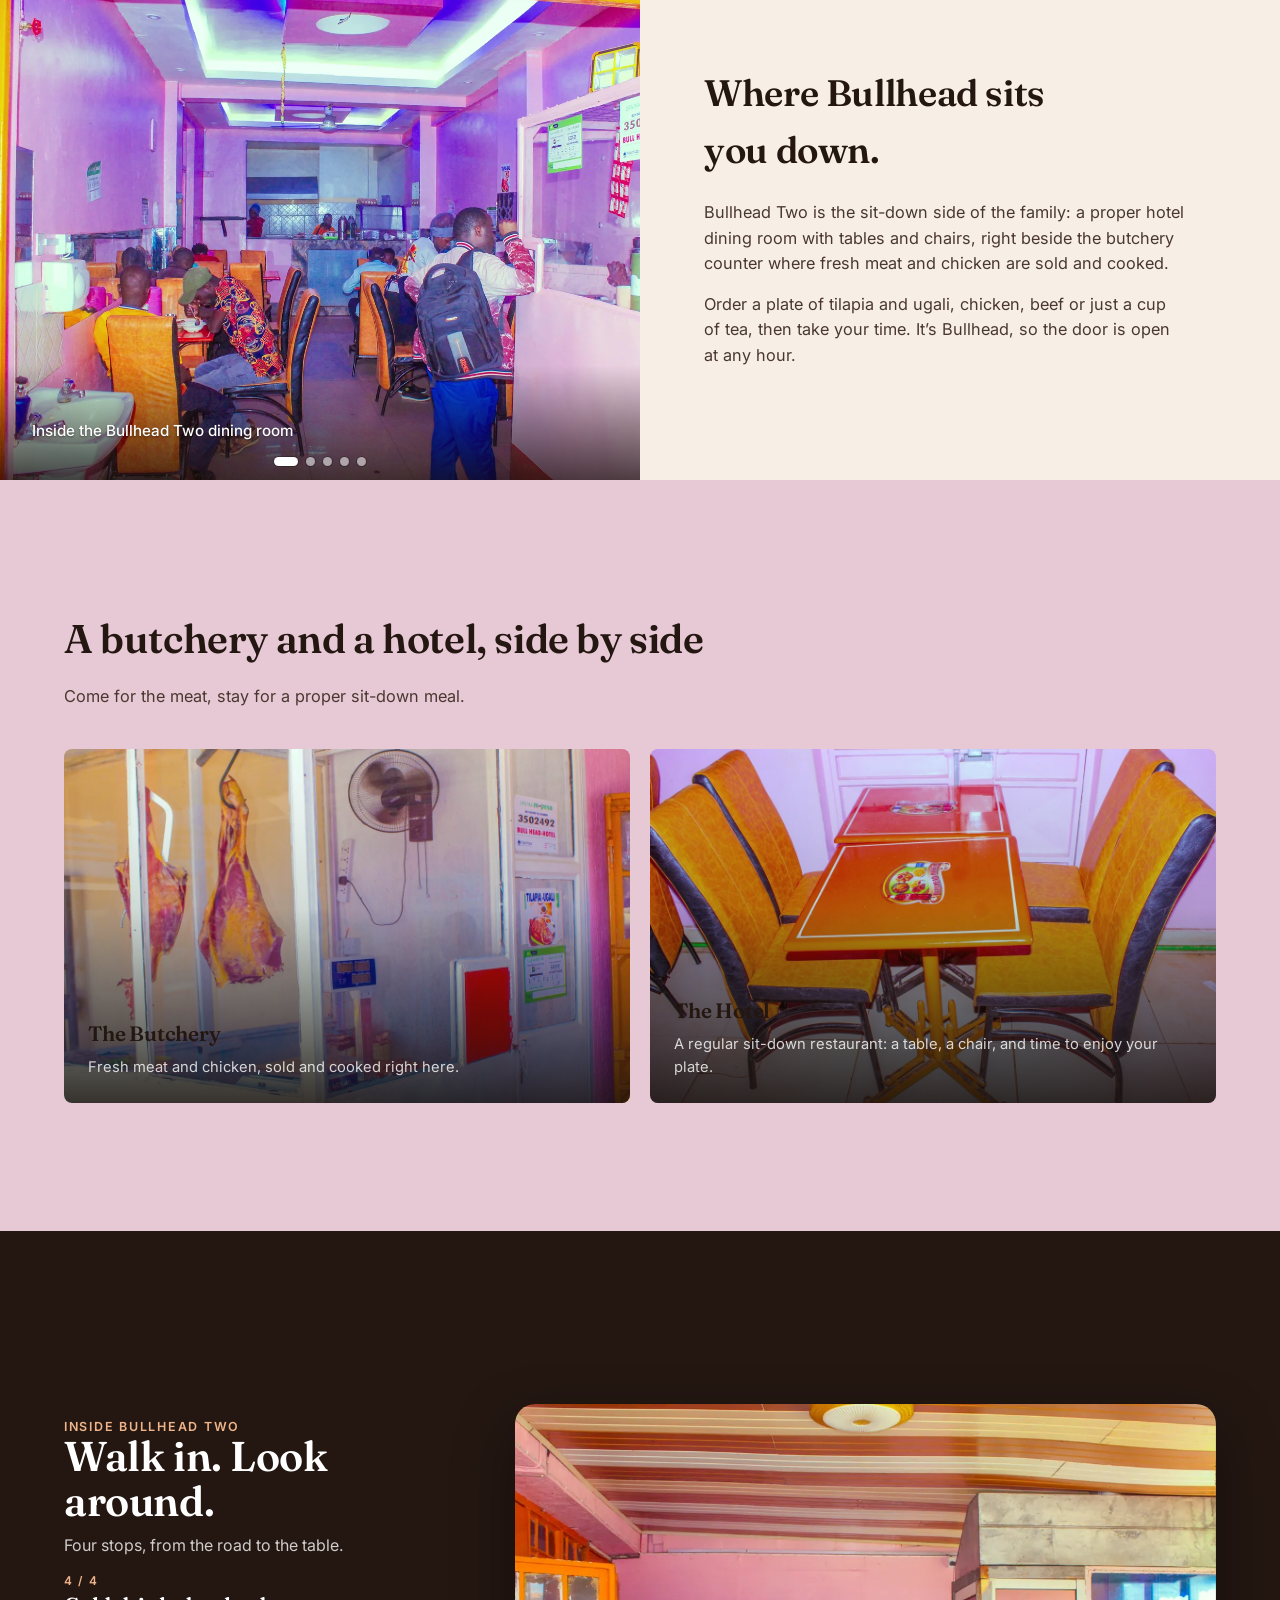
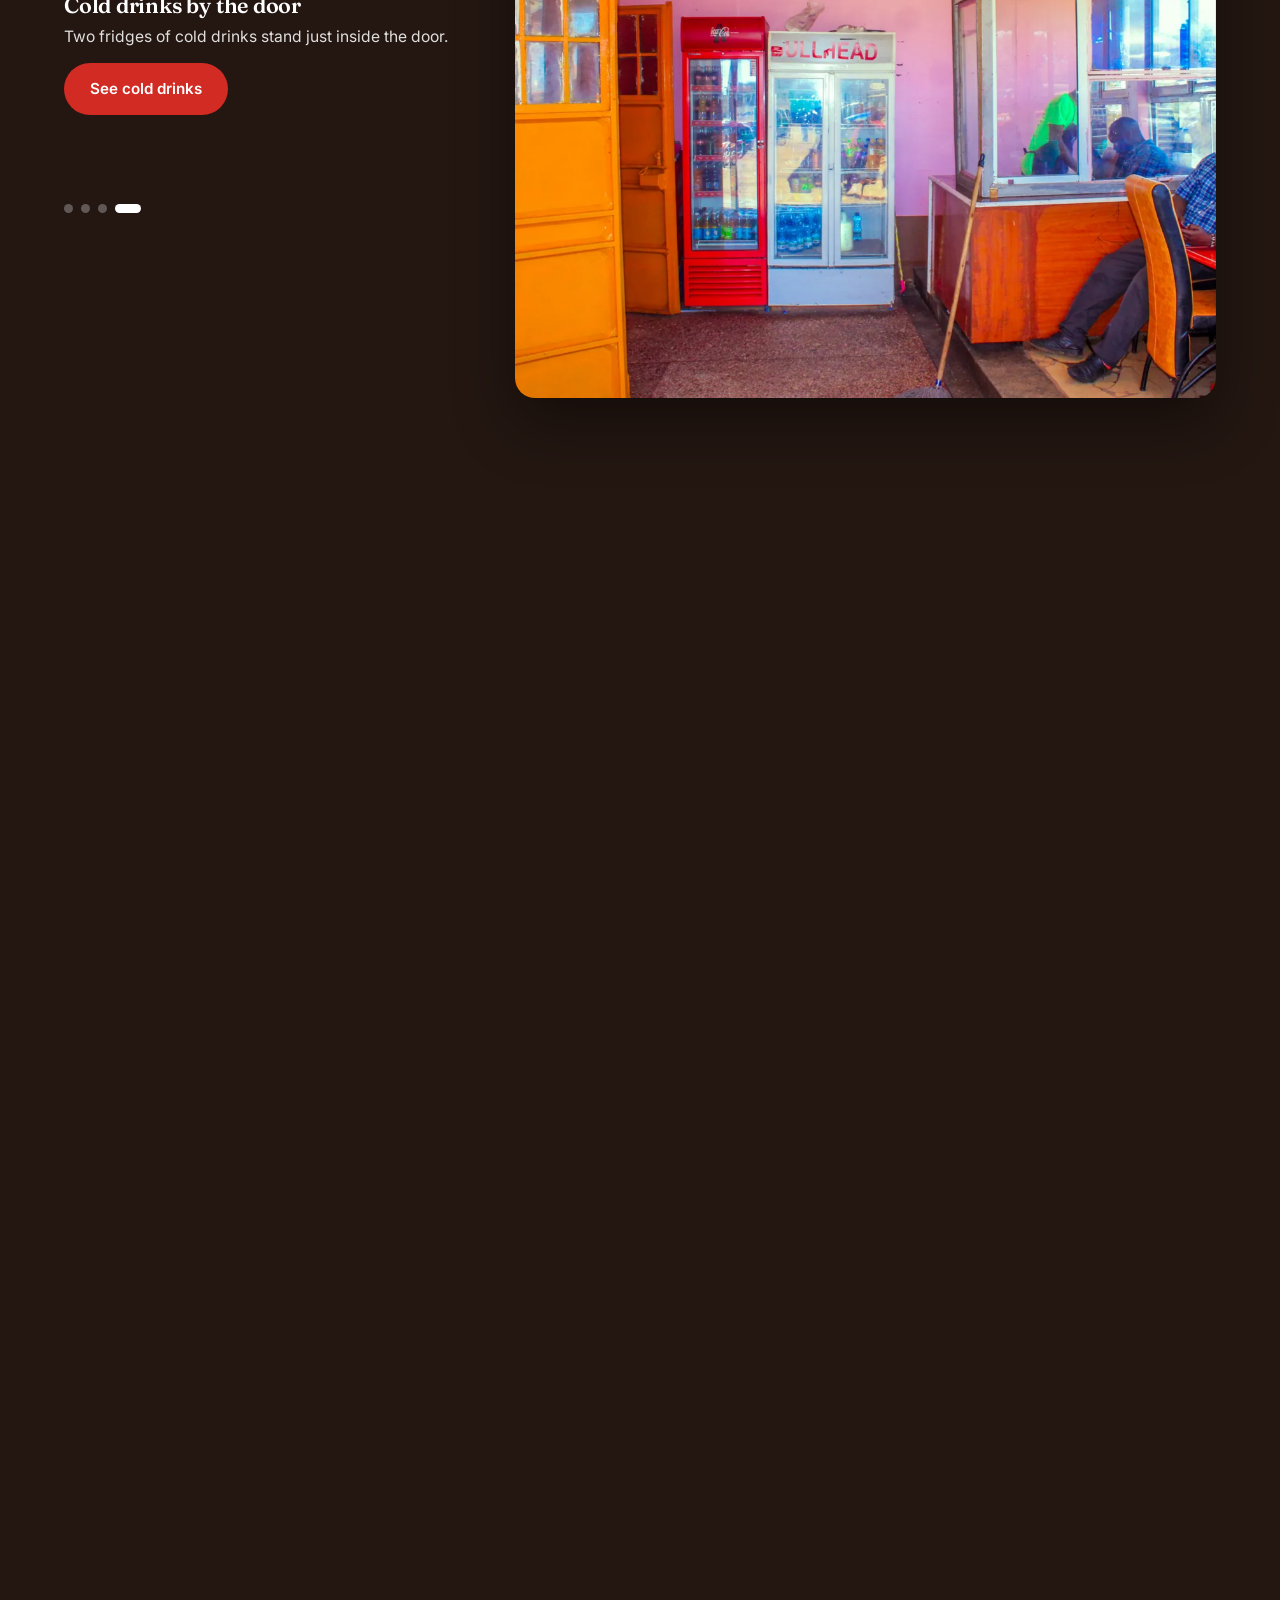
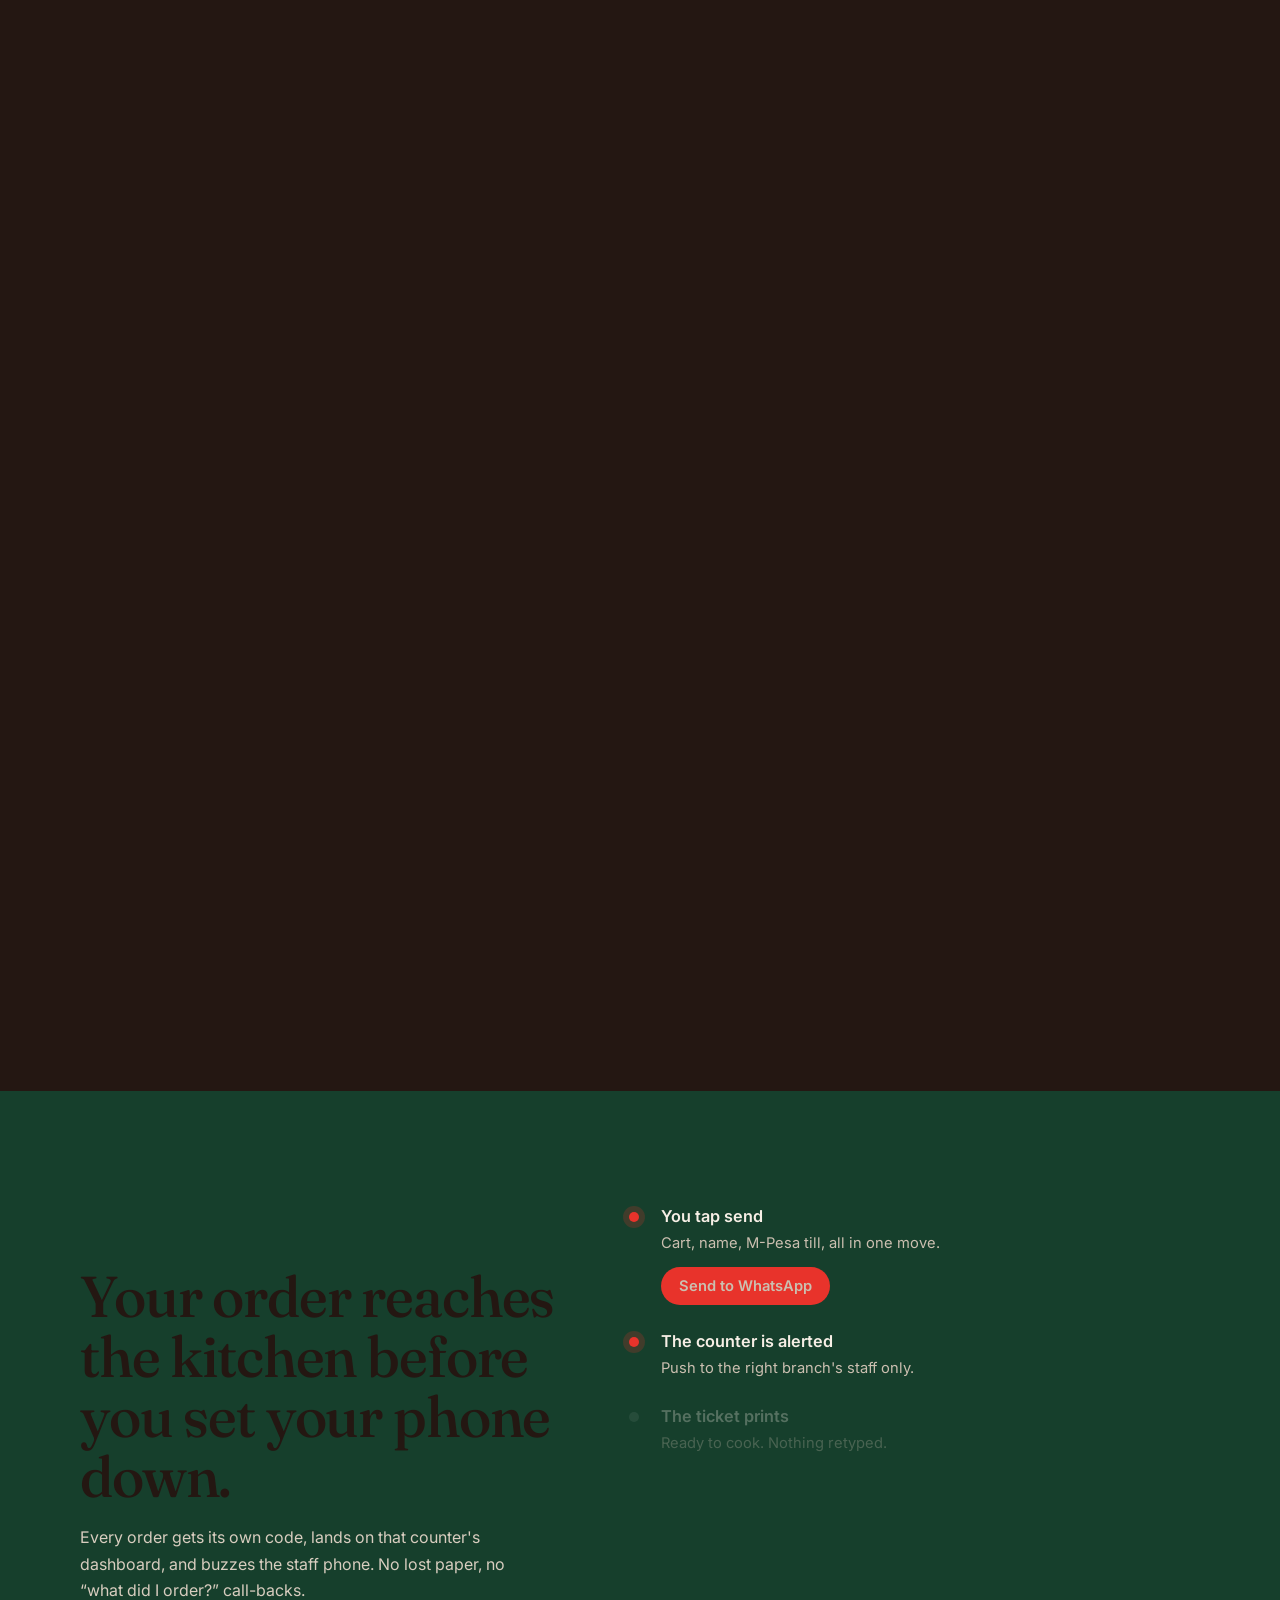
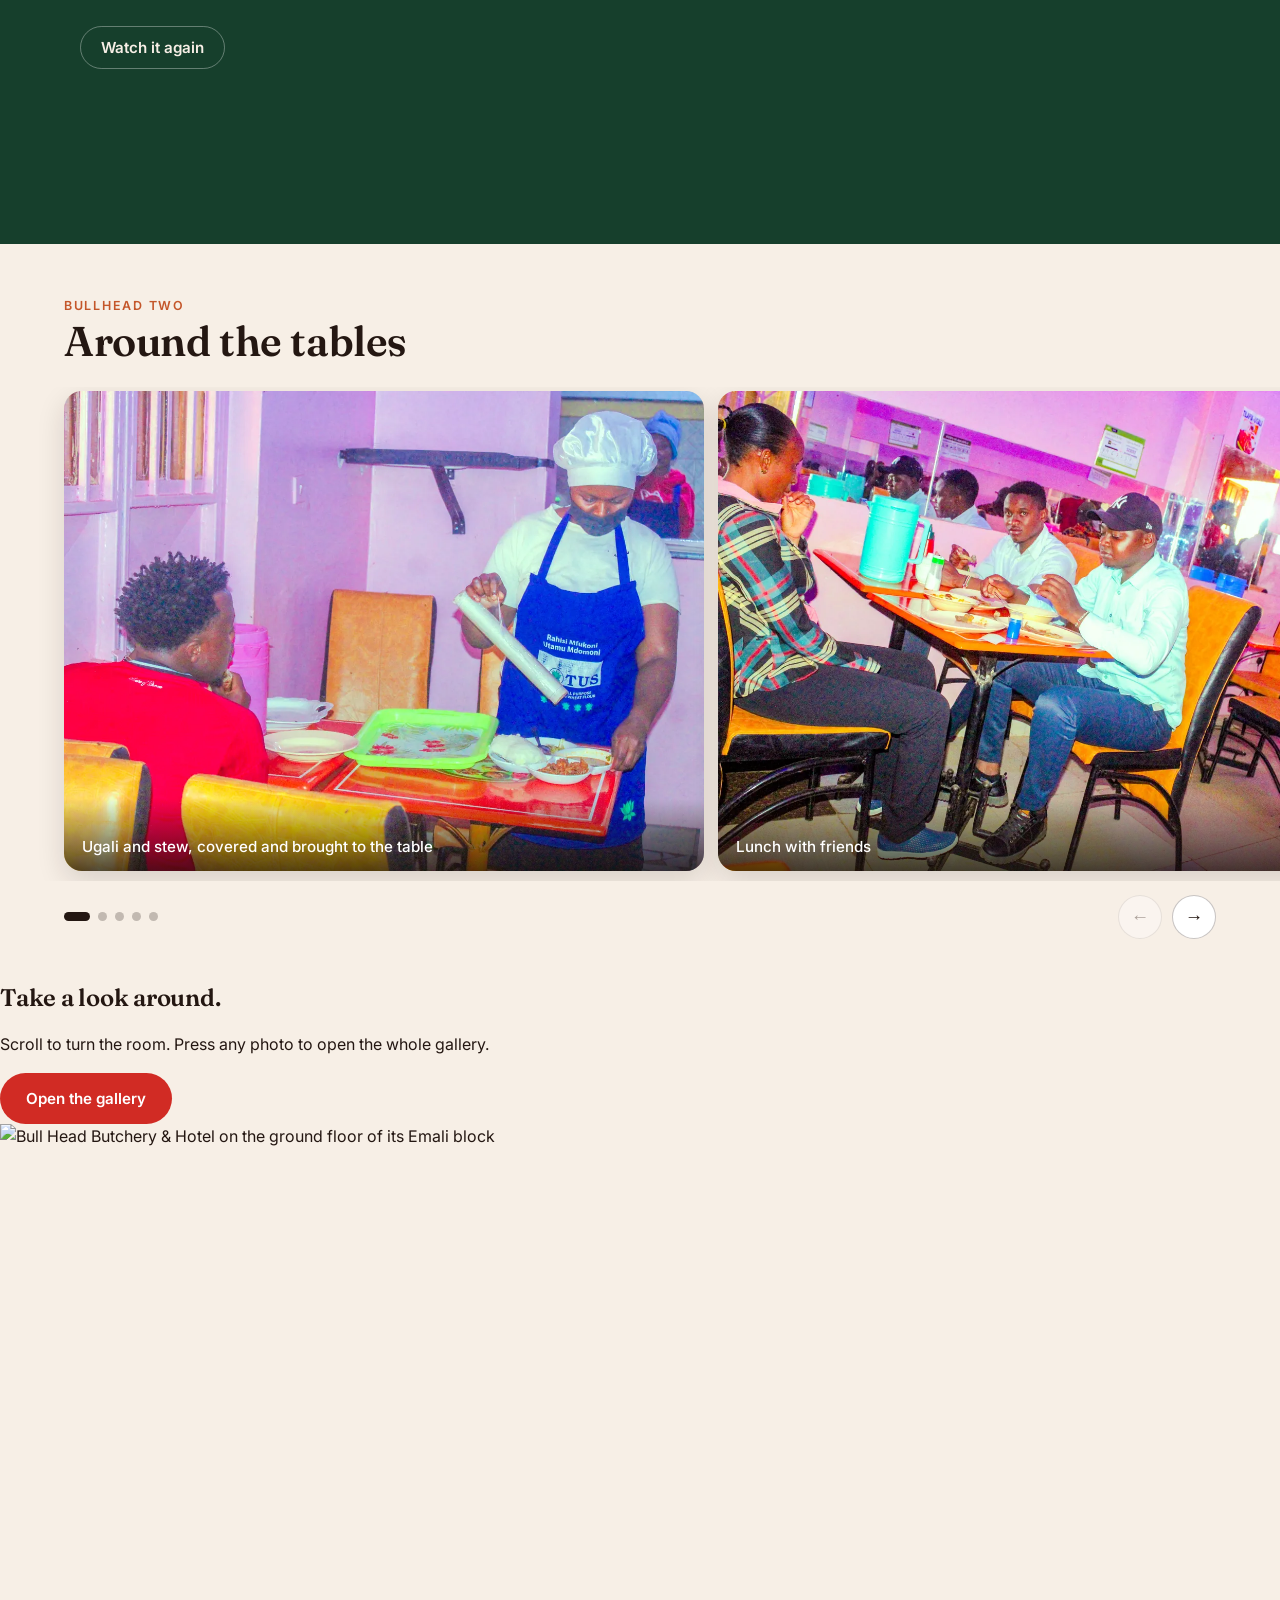
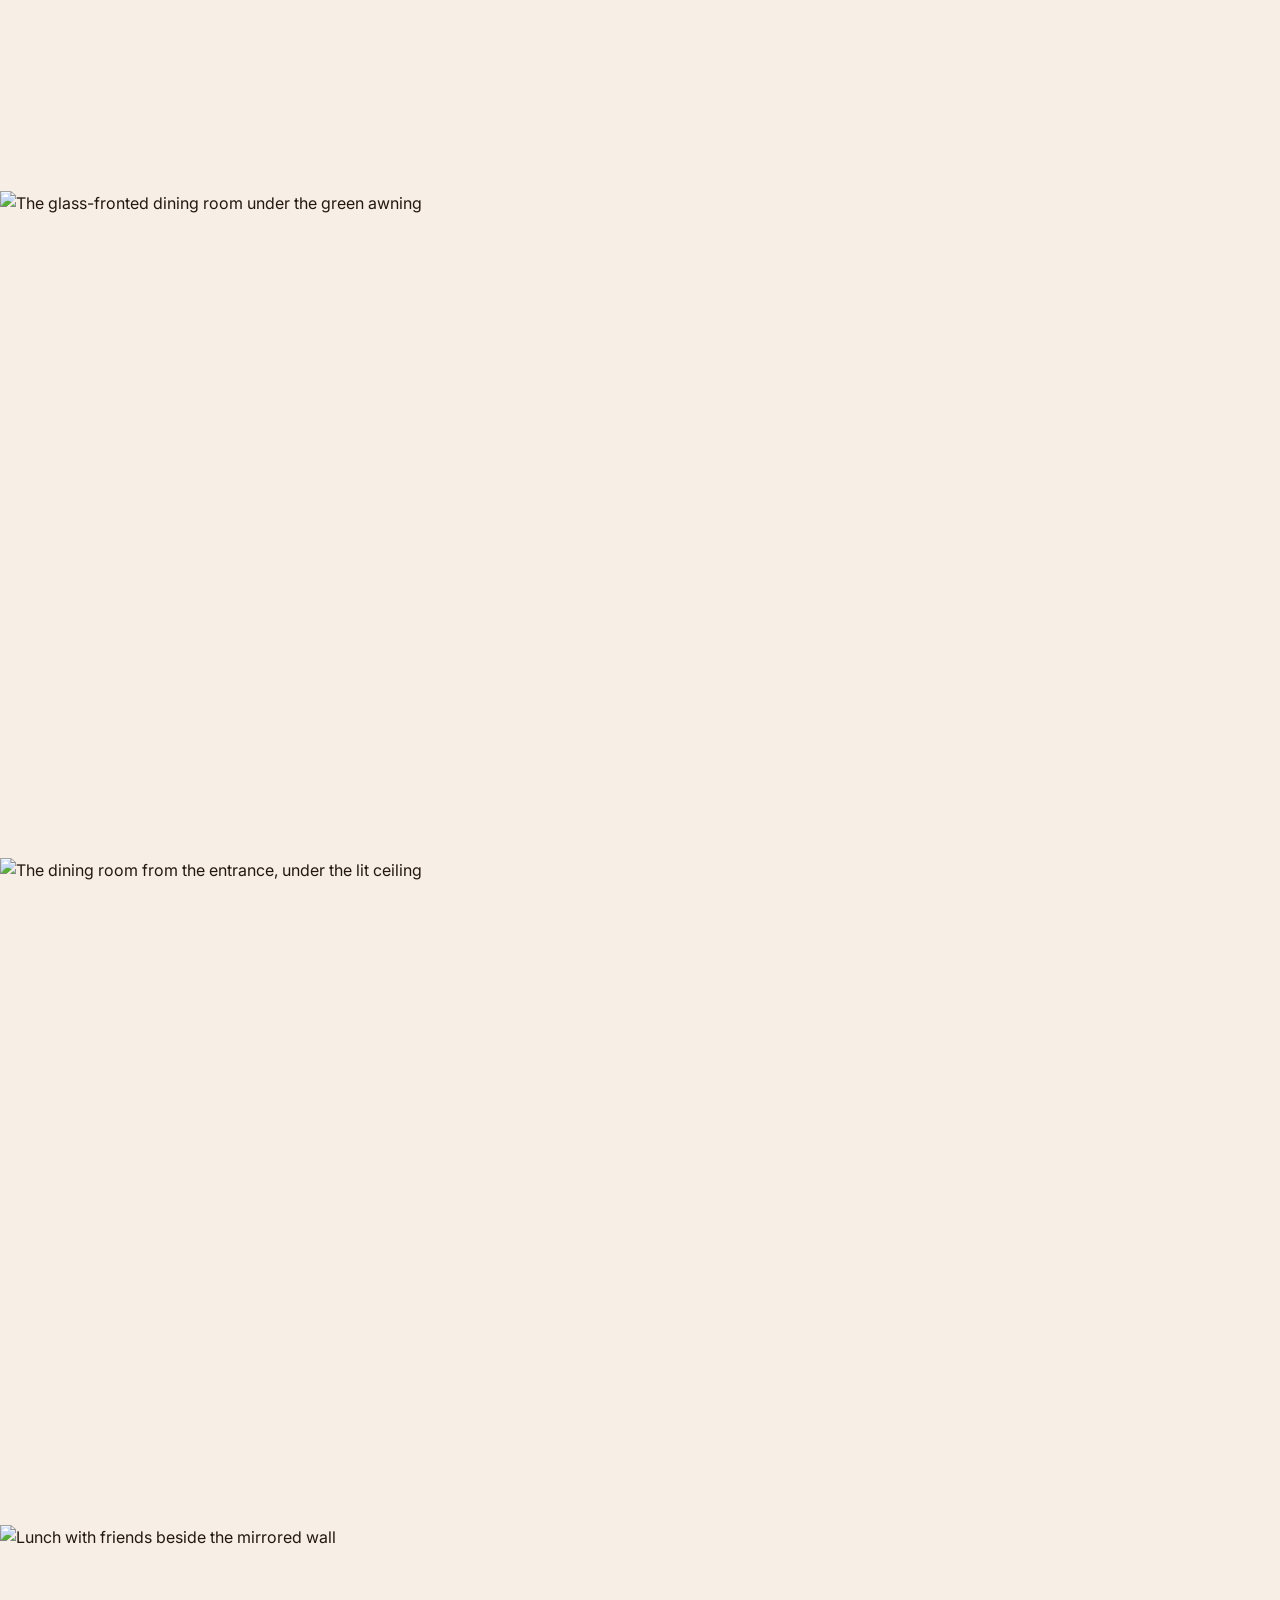
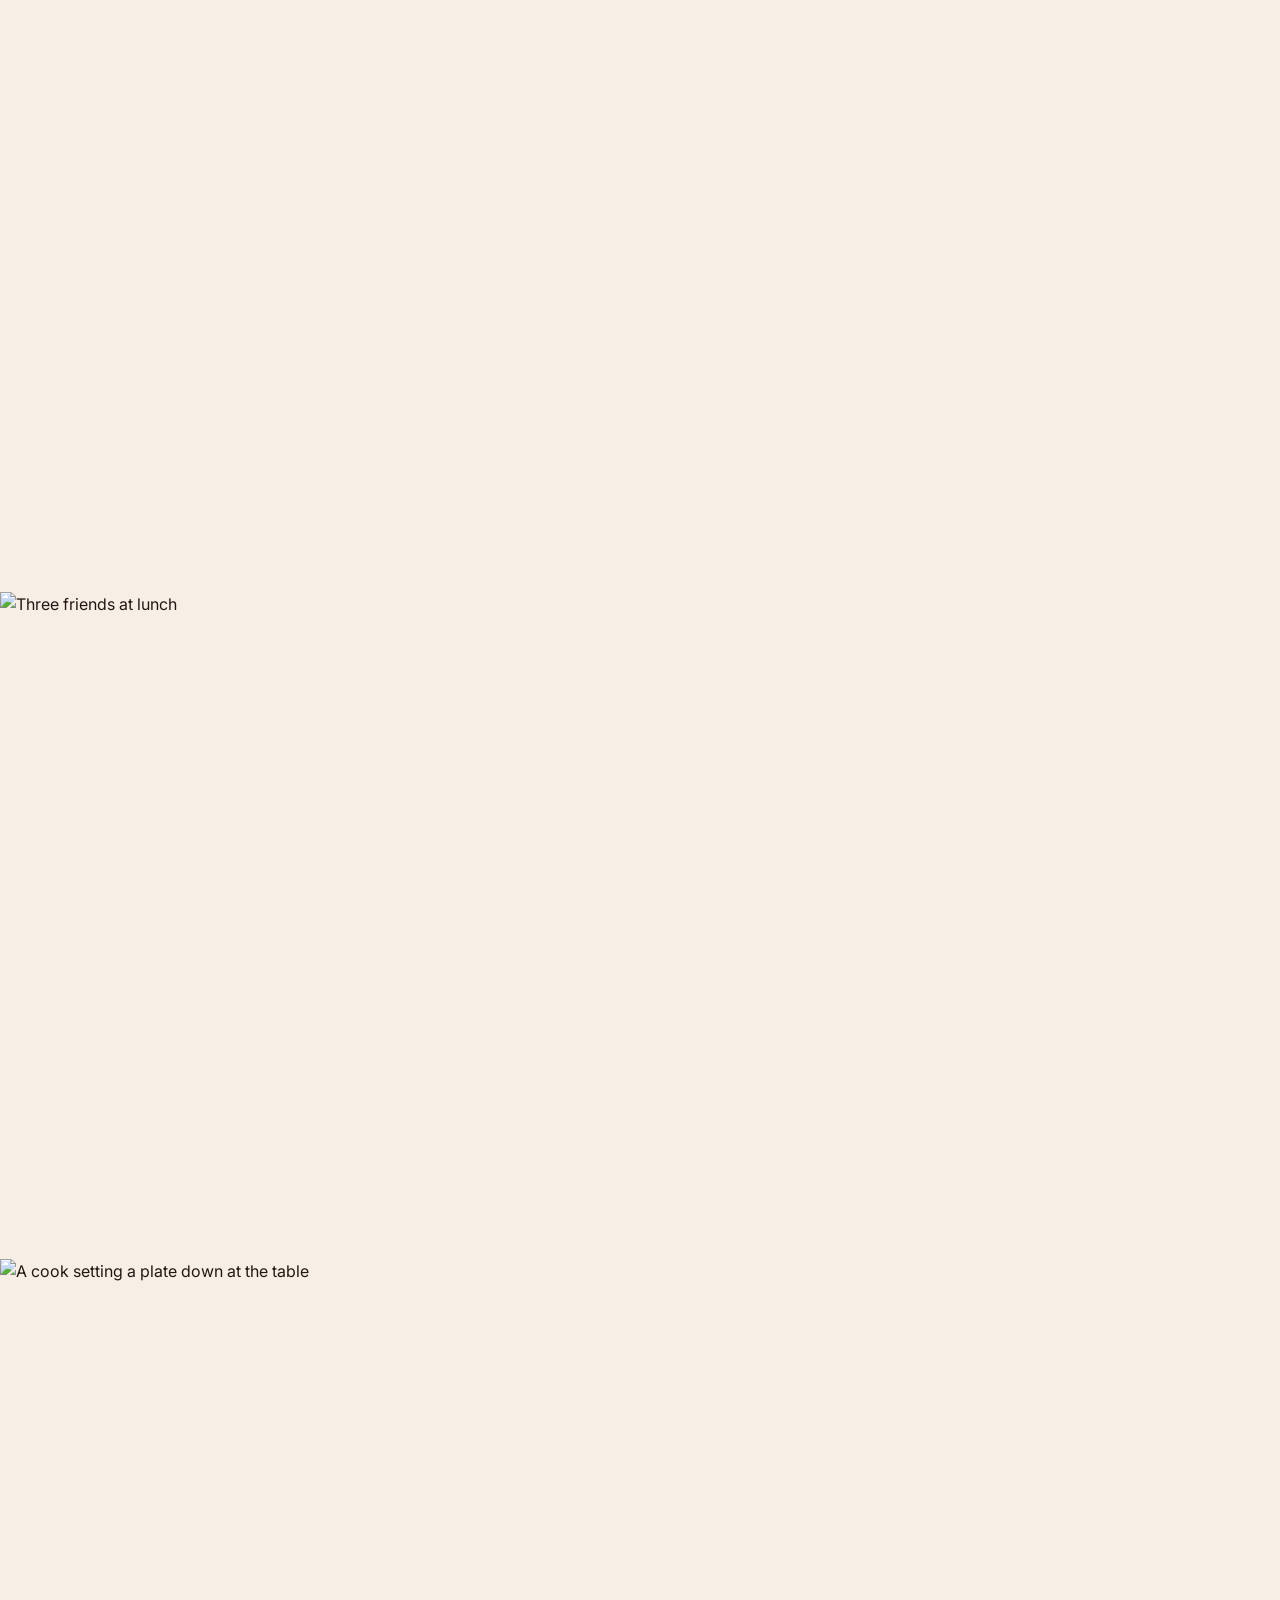
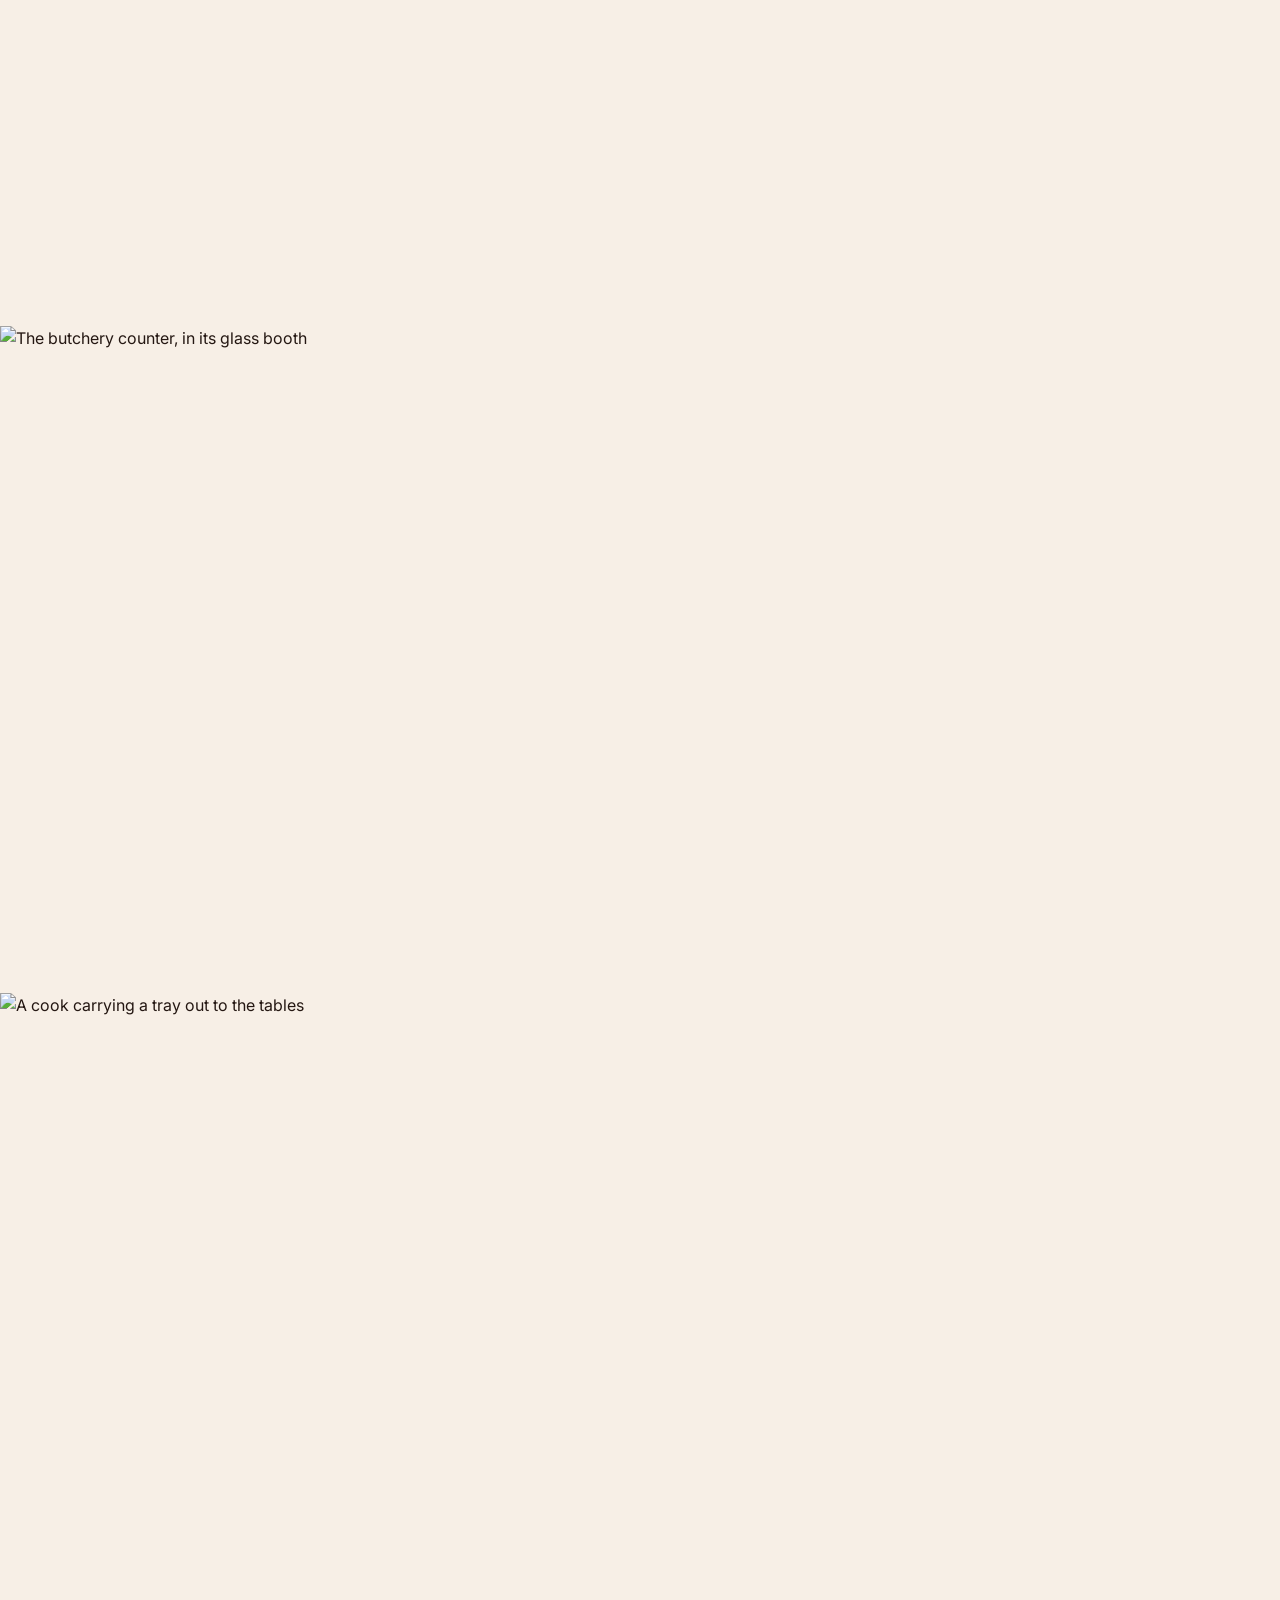
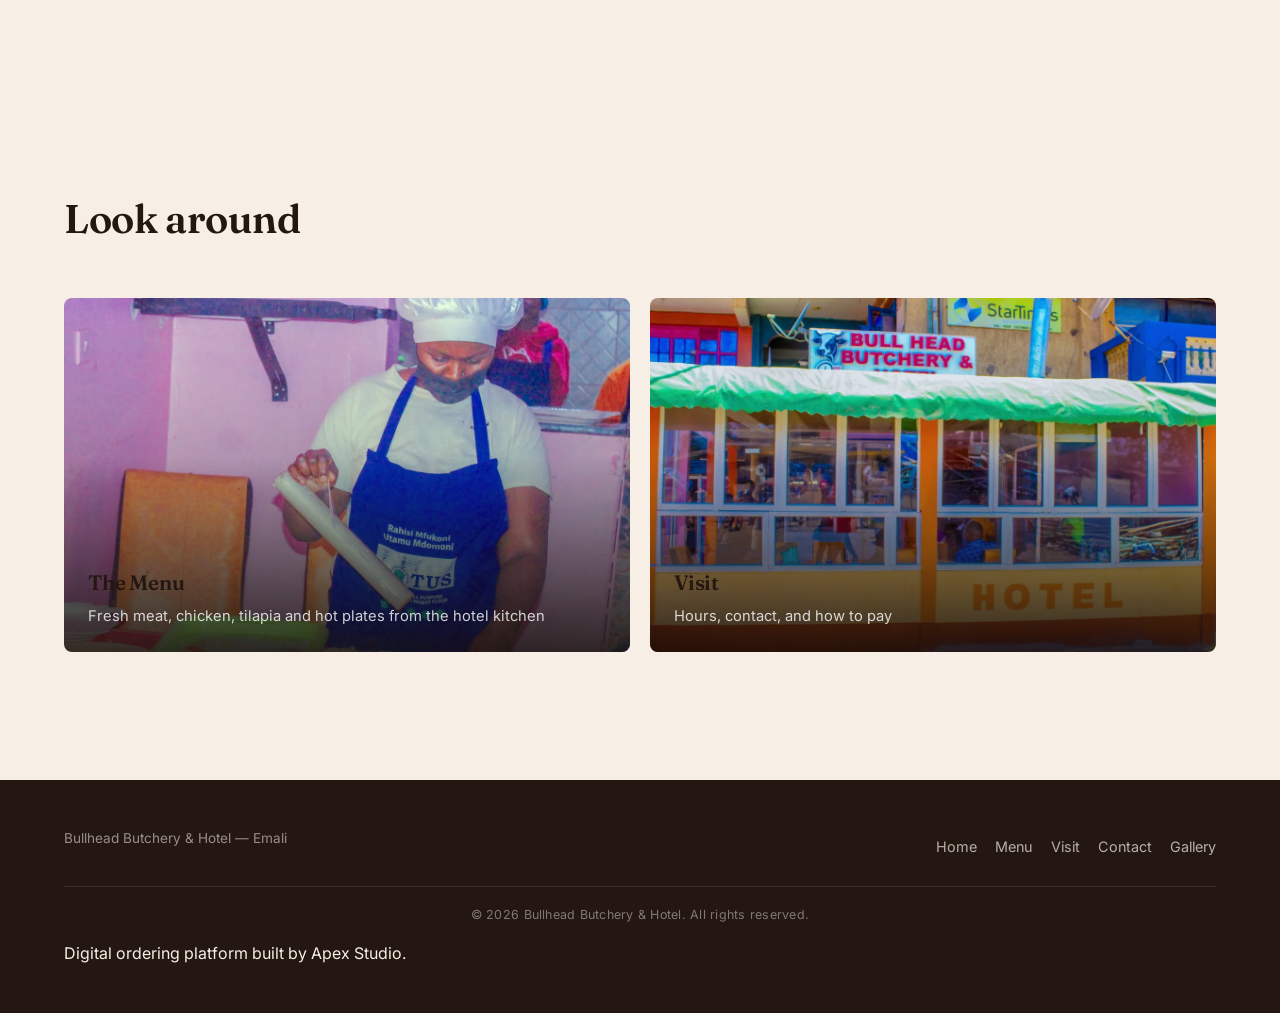
==== commit eaed233f: "Engagement layer: add-to-order feedback, goes-well-with strip, kilo guide, order-ahead line, save/sh" ====
--- a/bullhead-site/index.html
+++ b/bullhead-site/index.html
@@ -33,6 +33,7 @@
 <link rel="stylesheet" href="/css/depth.css?v=1">
 <meta name="bh-actions" content='{"wa":"https://wa.me/254720707323","tel":"+254720707323","map":"https://www.google.com/maps/search/?api=1&amp;query=Bullhead+Hotel+and+Butchery+2+Emali"}'>
 <link rel="stylesheet" href="/css/actionbar.css?v=1">
+<link rel="stylesheet" href="/css/engage.css?v=1">
 </head>
  <!-- Google tag (gtag.js) -->
 <script async src="https://www.googletagmanager.com/gtag/js?id=G-BCYDGWD49X"></script>
@@ -117,6 +118,7 @@
     <p class="rn-time">Emali</p>
     <p class="rn-line"></p>
     <a class="rn-cta" href="/menu">See the menu</a>
+    <p class="rn-ahead" data-sw="Uko safarini? Agiza kwa simu kabla hujafika, chakula kikusubiri kaunta.">On the road? Order from your phone before you arrive, so it is waiting at the counter. <a href="/menu">Order ahead</a></p>
   </section>
 
   <!-- CONDENSED STORY -->
@@ -442,5 +444,6 @@
 <script defer src="/js/hero.js?v=1"></script>
 <script defer src="/js/depth.js?v=1"></script>
 <script defer src="/js/actionbar.js?v=1"></script>
+<script src="/js/engage.js?v=1"></script>
 </body>
 </html>
